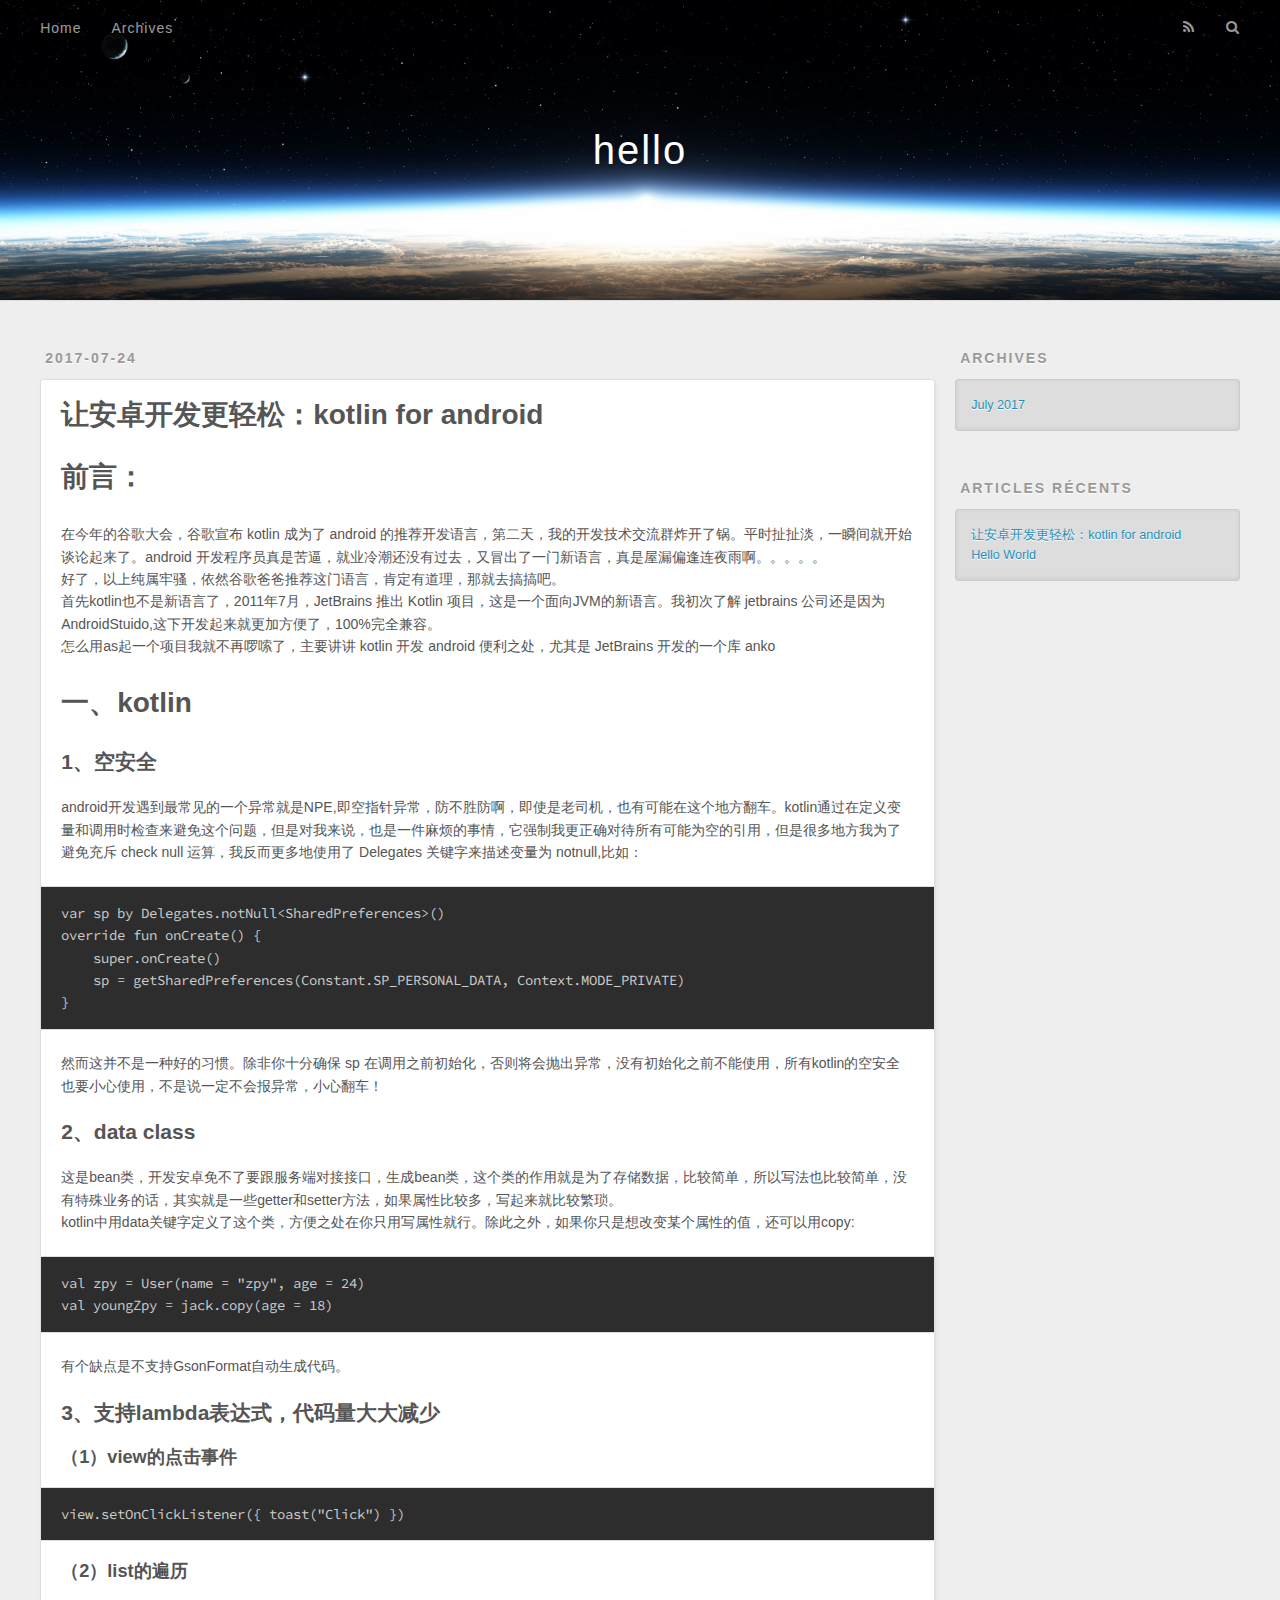
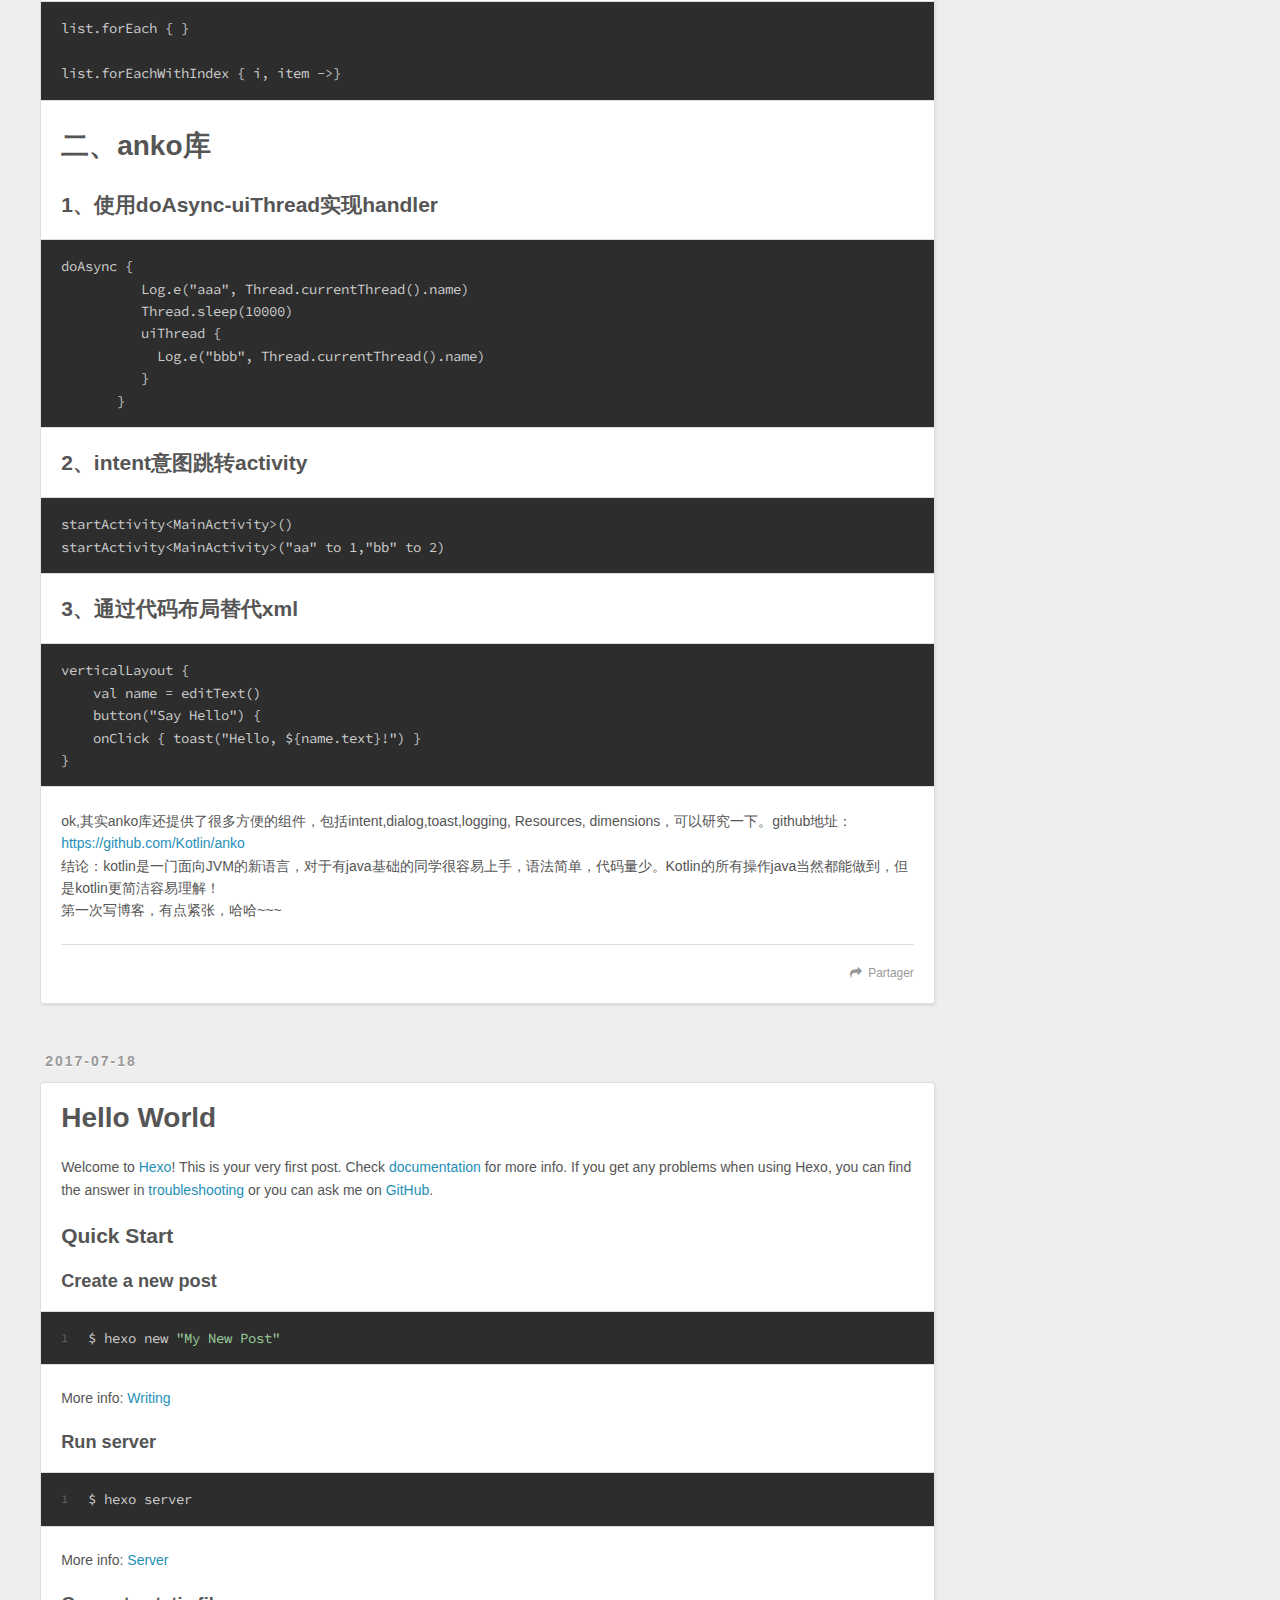
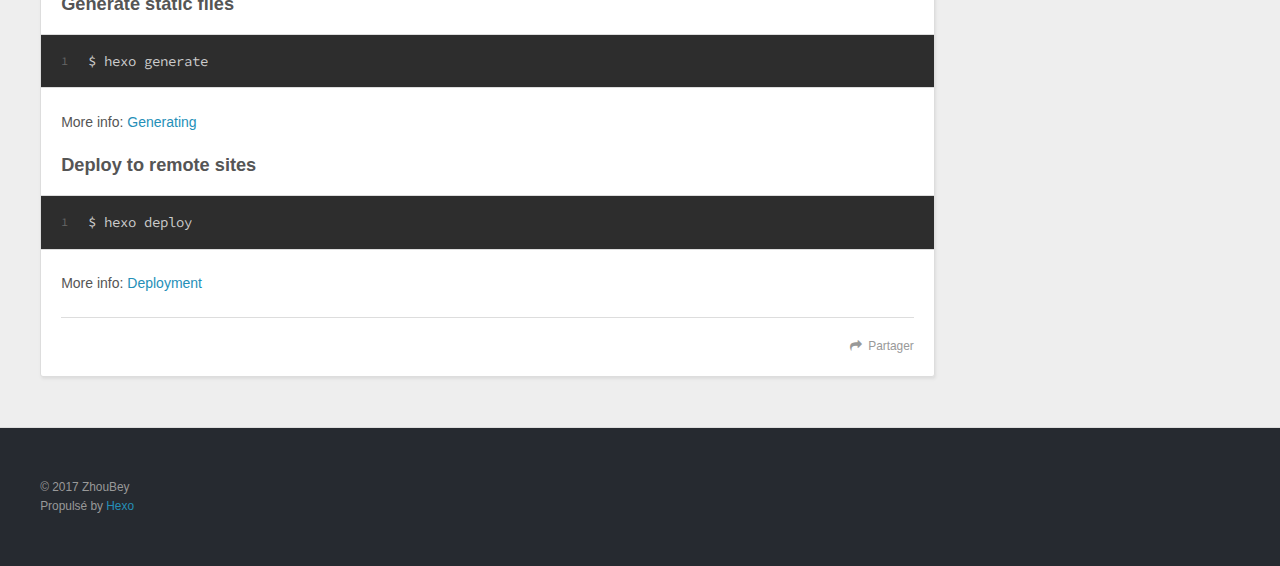
==== index.html @ 5dc1b9ee "Site updated: 2017-07-30 23:43:28" ====
<!DOCTYPE html>
<html>
<head>
  <meta charset="utf-8">
  
  <title>hello</title>
  <meta name="viewport" content="width=device-width, initial-scale=1, maximum-scale=1">
  <meta name="description" content="zpy">
<meta property="og:type" content="website">
<meta property="og:title" content="hello">
<meta property="og:url" content="http://yoursite.com/index.html">
<meta property="og:site_name" content="hello">
<meta property="og:description" content="zpy">
<meta name="twitter:card" content="summary">
<meta name="twitter:title" content="hello">
<meta name="twitter:description" content="zpy">
  
    <link rel="alternate" href="/atom.xml" title="hello" type="application/atom+xml">
  
  
    <link rel="icon" href="/favicon.png">
  
  
    <link href="//fonts.googleapis.com/css?family=Source+Code+Pro" rel="stylesheet" type="text/css">
  
  <link rel="stylesheet" href="/css/style.css">
  

</head>

<body>
  <div id="container">
    <div id="wrap">
      <header id="header">
  <div id="banner"></div>
  <div id="header-outer" class="outer">
    <div id="header-title" class="inner">
      <h1 id="logo-wrap">
        <a href="/" id="logo">hello</a>
      </h1>
      
    </div>
    <div id="header-inner" class="inner">
      <nav id="main-nav">
        <a id="main-nav-toggle" class="nav-icon"></a>
        
          <a class="main-nav-link" href="/">Home</a>
        
          <a class="main-nav-link" href="/archives">Archives</a>
        
      </nav>
      <nav id="sub-nav">
        
          <a id="nav-rss-link" class="nav-icon" href="/atom.xml" title="Flux RSS"></a>
        
        <a id="nav-search-btn" class="nav-icon" title="Rechercher"></a>
      </nav>
      <div id="search-form-wrap">
        <form action="//google.com/search" method="get" accept-charset="UTF-8" class="search-form"><input type="search" name="q" class="search-form-input" placeholder="Search"><button type="submit" class="search-form-submit">&#xF002;</button><input type="hidden" name="sitesearch" value="http://yoursite.com"></form>
      </div>
    </div>
  </div>
</header>
      <div class="outer">
        <section id="main">
  
    <article id="post-让安卓开发更轻松：kotlin-for-android" class="article article-type-post" itemscope itemprop="blogPost">
  <div class="article-meta">
    <a href="/2017/07/24/让安卓开发更轻松：kotlin-for-android/" class="article-date">
  <time datetime="2017-07-24T15:35:21.000Z" itemprop="datePublished">2017-07-24</time>
</a>
    
  </div>
  <div class="article-inner">
    
    
      <header class="article-header">
        
  
    <h1 itemprop="name">
      <a class="article-title" href="/2017/07/24/让安卓开发更轻松：kotlin-for-android/">让安卓开发更轻松：kotlin for android</a>
    </h1>
  

      </header>
    
    <div class="article-entry" itemprop="articleBody">
      
        <h1 id="前言："><a href="#前言：" class="headerlink" title="前言："></a>前言：</h1><p>在今年的谷歌大会，谷歌宣布 kotlin 成为了 android 的推荐开发语言，第二天，我的开发技术交流群炸开了锅。平时扯扯淡，一瞬间就开始谈论起来了。android 开发程序员真是苦逼，就业冷潮还没有过去，又冒出了一门新语言，真是屋漏偏逢连夜雨啊。。。。。<br>好了，以上纯属牢骚，依然谷歌爸爸推荐这门语言，肯定有道理，那就去搞搞吧。<br>首先kotlin也不是新语言了，2011年7月，JetBrains 推出 Kotlin 项目，这是一个面向JVM的新语言。我初次了解 jetbrains 公司还是因为 AndroidStuido,这下开发起来就更加方便了，100%完全兼容。<br>怎么用as起一个项目我就不再啰嗦了，主要讲讲 kotlin 开发 android 便利之处，尤其是 JetBrains 开发的一个库 anko</p>
<h1 id="一、kotlin"><a href="#一、kotlin" class="headerlink" title="一、kotlin"></a>一、kotlin</h1><h2 id="1、空安全"><a href="#1、空安全" class="headerlink" title="1、空安全"></a>1、空安全</h2><p>  android开发遇到最常见的一个异常就是NPE,即空指针异常，防不胜防啊，即使是老司机，也有可能在这个地方翻车。kotlin通过在定义变量和调用时检查来避免这个问题，但是对我来说，也是一件麻烦的事情，它强制我更正确对待所有可能为空的引用，但是很多地方我为了避免充斥 check null 运算，我反而更多地使用了 Delegates 关键字来描述变量为 notnull,比如：</p>
<pre><code>var sp by Delegates.notNull&lt;SharedPreferences&gt;()
override fun onCreate() {
    super.onCreate()
    sp = getSharedPreferences(Constant.SP_PERSONAL_DATA, Context.MODE_PRIVATE)
}
</code></pre><p>然而这并不是一种好的习惯。除非你十分确保 sp 在调用之前初始化，否则将会抛出异常，没有初始化之前不能使用，所有kotlin的空安全也要小心使用，不是说一定不会报异常，小心翻车！</p>
<h2 id="2、data-class"><a href="#2、data-class" class="headerlink" title="2、data class"></a>2、data class</h2><p>这是bean类，开发安卓免不了要跟服务端对接接口，生成bean类，这个类的作用就是为了存储数据，比较简单，所以写法也比较简单，没有特殊业务的话，其实就是一些getter和setter方法，如果属性比较多，写起来就比较繁琐。<br>kotlin中用data关键字定义了这个类，方便之处在你只用写属性就行。除此之外，如果你只是想改变某个属性的值，还可以用copy:</p>
<pre><code>val zpy = User(name = &quot;zpy&quot;, age = 24)
val youngZpy = jack.copy(age = 18)
</code></pre><p>有个缺点是不支持GsonFormat自动生成代码。</p>
<h2 id="3、支持lambda表达式，代码量大大减少"><a href="#3、支持lambda表达式，代码量大大减少" class="headerlink" title="3、支持lambda表达式，代码量大大减少"></a>3、支持lambda表达式，代码量大大减少</h2><h3 id="（1）view的点击事件"><a href="#（1）view的点击事件" class="headerlink" title="（1）view的点击事件"></a>（1）view的点击事件</h3><pre><code>view.setOnClickListener({ toast(&quot;Click&quot;) })  
</code></pre><h3 id="（2）list的遍历"><a href="#（2）list的遍历" class="headerlink" title="（2）list的遍历"></a>（2）list的遍历</h3><pre><code>list.forEach { }

list.forEachWithIndex { i, item -&gt;}
</code></pre><h1 id="二、anko库"><a href="#二、anko库" class="headerlink" title="二、anko库"></a>二、anko库</h1><h2 id="1、使用doAsync-uiThread实现handler"><a href="#1、使用doAsync-uiThread实现handler" class="headerlink" title="1、使用doAsync-uiThread实现handler"></a>1、使用doAsync-uiThread实现handler</h2><pre><code>doAsync {
          Log.e(&quot;aaa&quot;, Thread.currentThread().name)
          Thread.sleep(10000)
          uiThread {
            Log.e(&quot;bbb&quot;, Thread.currentThread().name)
          }
       }
</code></pre><h2 id="2、intent意图跳转activity"><a href="#2、intent意图跳转activity" class="headerlink" title="2、intent意图跳转activity"></a>2、intent意图跳转activity</h2><pre><code>startActivity&lt;MainActivity&gt;()
startActivity&lt;MainActivity&gt;(&quot;aa&quot; to 1,&quot;bb&quot; to 2)
</code></pre><h2 id="3、通过代码布局替代xml"><a href="#3、通过代码布局替代xml" class="headerlink" title="3、通过代码布局替代xml"></a>3、通过代码布局替代xml</h2><pre><code>verticalLayout {
    val name = editText()
    button(&quot;Say Hello&quot;) {
    onClick { toast(&quot;Hello, ${name.text}!&quot;) }
}
</code></pre><p>ok,其实anko库还提供了很多方便的组件，包括intent,dialog,toast,logging, Resources, dimensions，可以研究一下。github地址：<a href="https://github.com/Kotlin/anko" target="_blank" rel="external">https://github.com/Kotlin/anko</a><br>结论：kotlin是一门面向JVM的新语言，对于有java基础的同学很容易上手，语法简单，代码量少。Kotlin的所有操作java当然都能做到，但是kotlin更简洁容易理解！<br>第一次写博客，有点紧张，哈哈~~~</p>

      
    </div>
    <footer class="article-footer">
      <a data-url="http://yoursite.com/2017/07/24/让安卓开发更轻松：kotlin-for-android/" data-id="cj5qwax7y0001orfyky2w2a6w" class="article-share-link">Partager</a>
      
      
    </footer>
  </div>
  
</article>


  
    <article id="post-hello-world" class="article article-type-post" itemscope itemprop="blogPost">
  <div class="article-meta">
    <a href="/2017/07/18/hello-world/" class="article-date">
  <time datetime="2017-07-18T08:57:35.000Z" itemprop="datePublished">2017-07-18</time>
</a>
    
  </div>
  <div class="article-inner">
    
    
      <header class="article-header">
        
  
    <h1 itemprop="name">
      <a class="article-title" href="/2017/07/18/hello-world/">Hello World</a>
    </h1>
  

      </header>
    
    <div class="article-entry" itemprop="articleBody">
      
        <p>Welcome to <a href="https://hexo.io/" target="_blank" rel="external">Hexo</a>! This is your very first post. Check <a href="https://hexo.io/docs/" target="_blank" rel="external">documentation</a> for more info. If you get any problems when using Hexo, you can find the answer in <a href="https://hexo.io/docs/troubleshooting.html" target="_blank" rel="external">troubleshooting</a> or you can ask me on <a href="https://github.com/hexojs/hexo/issues" target="_blank" rel="external">GitHub</a>.</p>
<h2 id="Quick-Start"><a href="#Quick-Start" class="headerlink" title="Quick Start"></a>Quick Start</h2><h3 id="Create-a-new-post"><a href="#Create-a-new-post" class="headerlink" title="Create a new post"></a>Create a new post</h3><figure class="highlight bash"><table><tr><td class="gutter"><pre><div class="line">1</div></pre></td><td class="code"><pre><div class="line">$ hexo new <span class="string">"My New Post"</span></div></pre></td></tr></table></figure>
<p>More info: <a href="https://hexo.io/docs/writing.html" target="_blank" rel="external">Writing</a></p>
<h3 id="Run-server"><a href="#Run-server" class="headerlink" title="Run server"></a>Run server</h3><figure class="highlight bash"><table><tr><td class="gutter"><pre><div class="line">1</div></pre></td><td class="code"><pre><div class="line">$ hexo server</div></pre></td></tr></table></figure>
<p>More info: <a href="https://hexo.io/docs/server.html" target="_blank" rel="external">Server</a></p>
<h3 id="Generate-static-files"><a href="#Generate-static-files" class="headerlink" title="Generate static files"></a>Generate static files</h3><figure class="highlight bash"><table><tr><td class="gutter"><pre><div class="line">1</div></pre></td><td class="code"><pre><div class="line">$ hexo generate</div></pre></td></tr></table></figure>
<p>More info: <a href="https://hexo.io/docs/generating.html" target="_blank" rel="external">Generating</a></p>
<h3 id="Deploy-to-remote-sites"><a href="#Deploy-to-remote-sites" class="headerlink" title="Deploy to remote sites"></a>Deploy to remote sites</h3><figure class="highlight bash"><table><tr><td class="gutter"><pre><div class="line">1</div></pre></td><td class="code"><pre><div class="line">$ hexo deploy</div></pre></td></tr></table></figure>
<p>More info: <a href="https://hexo.io/docs/deployment.html" target="_blank" rel="external">Deployment</a></p>

      
    </div>
    <footer class="article-footer">
      <a data-url="http://yoursite.com/2017/07/18/hello-world/" data-id="cj5qwax7u0000orfypr5ja784" class="article-share-link">Partager</a>
      
      
    </footer>
  </div>
  
</article>


  

</section>
        
          <aside id="sidebar">
  
    

  
    

  
    
  
    
  <div class="widget-wrap">
    <h3 class="widget-title">Archives</h3>
    <div class="widget">
      <ul class="archive-list"><li class="archive-list-item"><a class="archive-list-link" href="/archives/2017/07/">July 2017</a></li></ul>
    </div>
  </div>


  
    
  <div class="widget-wrap">
    <h3 class="widget-title">Articles récents</h3>
    <div class="widget">
      <ul>
        
          <li>
            <a href="/2017/07/24/让安卓开发更轻松：kotlin-for-android/">让安卓开发更轻松：kotlin for android</a>
          </li>
        
          <li>
            <a href="/2017/07/18/hello-world/">Hello World</a>
          </li>
        
      </ul>
    </div>
  </div>

  
</aside>
        
      </div>
      <footer id="footer">
  
  <div class="outer">
    <div id="footer-info" class="inner">
      &copy; 2017 ZhouBey<br>
      Propulsé by <a href="http://hexo.io/" target="_blank">Hexo</a>
    </div>
  </div>
</footer>
    </div>
    <nav id="mobile-nav">
  
    <a href="/" class="mobile-nav-link">Home</a>
  
    <a href="/archives" class="mobile-nav-link">Archives</a>
  
</nav>
    

<script src="//ajax.googleapis.com/ajax/libs/jquery/2.0.3/jquery.min.js"></script>


  <link rel="stylesheet" href="/fancybox/jquery.fancybox.css">
  <script src="/fancybox/jquery.fancybox.pack.js"></script>


<script src="/js/script.js"></script>

  </div>
</body>
</html>
---- css/style.css ----
body {
  width: 100%;
}
body:before,
body:after {
  content: "";
  display: table;
}
body:after {
  clear: both;
}
html,
body,
div,
span,
applet,
object,
iframe,
h1,
h2,
h3,
h4,
h5,
h6,
p,
blockquote,
pre,
a,
abbr,
acronym,
address,
big,
cite,
code,
del,
dfn,
em,
img,
ins,
kbd,
q,
s,
samp,
small,
strike,
strong,
sub,
sup,
tt,
var,
dl,
dt,
dd,
ol,
ul,
li,
fieldset,
form,
label,
legend,
table,
caption,
tbody,
tfoot,
thead,
tr,
th,
td {
  margin: 0;
  padding: 0;
  border: 0;
  outline: 0;
  font-weight: inherit;
  font-style: inherit;
  font-family: inherit;
  font-size: 100%;
  vertical-align: baseline;
}
body {
  line-height: 1;
  color: #000;
  background: #fff;
}
ol,
ul {
  list-style: none;
}
table {
  border-collapse: separate;
  border-spacing: 0;
  vertical-align: middle;
}
caption,
th,
td {
  text-align: left;
  font-weight: normal;
  vertical-align: middle;
}
a img {
  border: none;
}
input,
button {
  margin: 0;
  padding: 0;
}
input::-moz-focus-inner,
button::-moz-focus-inner {
  border: 0;
  padding: 0;
}
@font-face {
  font-family: FontAwesome;
  font-style: normal;
  font-weight: normal;
  src: url("fonts/fontawesome-webfont.eot?v=#4.0.3");
  src: url("fonts/fontawesome-webfont.eot?#iefix&v=#4.0.3") format("embedded-opentype"), url("fonts/fontawesome-webfont.woff?v=#4.0.3") format("woff"), url("fonts/fontawesome-webfont.ttf?v=#4.0.3") format("truetype"), url("fonts/fontawesome-webfont.svg#fontawesomeregular?v=#4.0.3") format("svg");
}
html,
body,
#container {
  height: 100%;
}
body {
  background: #eee;
  font: 14px "Helvetica Neue", Helvetica, Arial, sans-serif;
  -webkit-text-size-adjust: 100%;
}
.outer {
  max-width: 1220px;
  margin: 0 auto;
  padding: 0 20px;
}
.outer:before,
.outer:after {
  content: "";
  display: table;
}
.outer:after {
  clear: both;
}
.inner {
  display: inline;
  float: left;
  width: 98.33333333333333%;
  margin: 0 0.833333333333333%;
}
.left,
.alignleft {
  float: left;
}
.right,
.alignright {
  float: right;
}
.clear {
  clear: both;
}
#container {
  position: relative;
}
.mobile-nav-on {
  overflow: hidden;
}
#wrap {
  height: 100%;
  width: 100%;
  position: absolute;
  top: 0;
  left: 0;
  -webkit-transition: 0.2s ease-out;
  -moz-transition: 0.2s ease-out;
  -ms-transition: 0.2s ease-out;
  transition: 0.2s ease-out;
  z-index: 1;
  background: #eee;
}
.mobile-nav-on #wrap {
  left: 280px;
}
@media screen and (min-width: 768px) {
  #main {
    display: inline;
    float: left;
    width: 73.33333333333333%;
    margin: 0 0.833333333333333%;
  }
}
.article-date,
.article-category-link,
.archive-year,
.widget-title {
  text-decoration: none;
  text-transform: uppercase;
  letter-spacing: 2px;
  color: #999;
  margin-bottom: 1em;
  margin-left: 5px;
  line-height: 1em;
  text-shadow: 0 1px #fff;
  font-weight: bold;
}
.article-inner,
.archive-article-inner {
  background: #fff;
  -webkit-box-shadow: 1px 2px 3px #ddd;
  box-shadow: 1px 2px 3px #ddd;
  border: 1px solid #ddd;
  border-radius: 3px;
}
.article-entry h1,
.widget h1 {
  font-size: 2em;
}
.article-entry h2,
.widget h2 {
  font-size: 1.5em;
}
.article-entry h3,
.widget h3 {
  font-size: 1.3em;
}
.article-entry h4,
.widget h4 {
  font-size: 1.2em;
}
.article-entry h5,
.widget h5 {
  font-size: 1em;
}
.article-entry h6,
.widget h6 {
  font-size: 1em;
  color: #999;
}
.article-entry hr,
.widget hr {
  border: 1px dashed #ddd;
}
.article-entry strong,
.widget strong {
  font-weight: bold;
}
.article-entry em,
.widget em,
.article-entry cite,
.widget cite {
  font-style: italic;
}
.article-entry sup,
.widget sup,
.article-entry sub,
.widget sub {
  font-size: 0.75em;
  line-height: 0;
  position: relative;
  vertical-align: baseline;
}
.article-entry sup,
.widget sup {
  top: -0.5em;
}
.article-entry sub,
.widget sub {
  bottom: -0.2em;
}
.article-entry small,
.widget small {
  font-size: 0.85em;
}
.article-entry acronym,
.widget acronym,
.article-entry abbr,
.widget abbr {
  border-bottom: 1px dotted;
}
.article-entry ul,
.widget ul,
.article-entry ol,
.widget ol,
.article-entry dl,
.widget dl {
  margin: 0 20px;
  line-height: 1.6em;
}
.article-entry ul ul,
.widget ul ul,
.article-entry ol ul,
.widget ol ul,
.article-entry ul ol,
.widget ul ol,
.article-entry ol ol,
.widget ol ol {
  margin-top: 0;
  margin-bottom: 0;
}
.article-entry ul,
.widget ul {
  list-style: disc;
}
.article-entry ol,
.widget ol {
  list-style: decimal;
}
.article-entry dt,
.widget dt {
  font-weight: bold;
}
#header {
  height: 300px;
  position: relative;
  border-bottom: 1px solid #ddd;
}
#header:before,
#header:after {
  content: "";
  position: absolute;
  left: 0;
  right: 0;
  height: 40px;
}
#header:before {
  top: 0;
  background: -webkit-linear-gradient(rgba(0,0,0,0.2), transparent);
  background: -moz-linear-gradient(rgba(0,0,0,0.2), transparent);
  background: -ms-linear-gradient(rgba(0,0,0,0.2), transparent);
  background: linear-gradient(rgba(0,0,0,0.2), transparent);
}
#header:after {
  bottom: 0;
  background: -webkit-linear-gradient(transparent, rgba(0,0,0,0.2));
  background: -moz-linear-gradient(transparent, rgba(0,0,0,0.2));
  background: -ms-linear-gradient(transparent, rgba(0,0,0,0.2));
  background: linear-gradient(transparent, rgba(0,0,0,0.2));
}
#header-outer {
  height: 100%;
  position: relative;
}
#header-inner {
  position: relative;
  overflow: hidden;
}
#banner {
  position: absolute;
  top: 0;
  left: 0;
  width: 100%;
  height: 100%;
  background: url("images/banner.jpg") center #000;
  -webkit-background-size: cover;
  -moz-background-size: cover;
  background-size: cover;
  z-index: -1;
}
#header-title {
  text-align: center;
  height: 40px;
  position: absolute;
  top: 50%;
  left: 0;
  margin-top: -20px;
}
#logo,
#subtitle {
  text-decoration: none;
  color: #fff;
  font-weight: 300;
  text-shadow: 0 1px 4px rgba(0,0,0,0.3);
}
#logo {
  font-size: 40px;
  line-height: 40px;
  letter-spacing: 2px;
}
#subtitle {
  font-size: 16px;
  line-height: 16px;
  letter-spacing: 1px;
}
#subtitle-wrap {
  margin-top: 16px;
}
#main-nav {
  float: left;
  margin-left: -15px;
}
.nav-icon,
.main-nav-link {
  float: left;
  color: #fff;
  opacity: 0.6;
  text-decoration: none;
  text-shadow: 0 1px rgba(0,0,0,0.2);
  -webkit-transition: opacity 0.2s;
  -moz-transition: opacity 0.2s;
  -ms-transition: opacity 0.2s;
  transition: opacity 0.2s;
  display: block;
  padding: 20px 15px;
}
.nav-icon:hover,
.main-nav-link:hover {
  opacity: 1;
}
.nav-icon {
  font-family: FontAwesome;
  text-align: center;
  font-size: 14px;
  width: 14px;
  height: 14px;
  padding: 20px 15px;
  position: relative;
  cursor: pointer;
}
.main-nav-link {
  font-weight: 300;
  letter-spacing: 1px;
}
@media screen and (max-width: 479px) {
  .main-nav-link {
    display: none;
  }
}
#main-nav-toggle {
  display: none;
}
#main-nav-toggle:before {
  content: "\f0c9";
}
@media screen and (max-width: 479px) {
  #main-nav-toggle {
    display: block;
  }
}
#sub-nav {
  float: right;
  margin-right: -15px;
}
#nav-rss-link:before {
  content: "\f09e";
}
#nav-search-btn:before {
  content: "\f002";
}
#search-form-wrap {
  position: absolute;
  top: 15px;
  width: 150px;
  height: 30px;
  right: -150px;
  opacity: 0;
  -webkit-transition: 0.2s ease-out;
  -moz-transition: 0.2s ease-out;
  -ms-transition: 0.2s ease-out;
  transition: 0.2s ease-out;
}
#search-form-wrap.on {
  opacity: 1;
  right: 0;
}
@media screen and (max-width: 479px) {
  #search-form-wrap {
    width: 100%;
    right: -100%;
  }
}
.search-form {
  position: absolute;
  top: 0;
  left: 0;
  right: 0;
  background: #fff;
  padding: 5px 15px;
  border-radius: 15px;
  -webkit-box-shadow: 0 0 10px rgba(0,0,0,0.3);
  box-shadow: 0 0 10px rgba(0,0,0,0.3);
}
.search-form-input {
  border: none;
  background: none;
  color: #555;
  width: 100%;
  font: 13px "Helvetica Neue", Helvetica, Arial, sans-serif;
  outline: none;
}
.search-form-input::-webkit-search-results-decoration,
.search-form-input::-webkit-search-cancel-button {
  -webkit-appearance: none;
}
.search-form-submit {
  position: absolute;
  top: 50%;
  right: 10px;
  margin-top: -7px;
  font: 13px FontAwesome;
  border: none;
  background: none;
  color: #bbb;
  cursor: pointer;
}
.search-form-submit:hover,
.search-form-submit:focus {
  color: #777;
}
.article {
  margin: 50px 0;
}
.article-inner {
  overflow: hidden;
}
.article-meta:before,
.article-meta:after {
  content: "";
  display: table;
}
.article-meta:after {
  clear: both;
}
.article-date {
  float: left;
}
.article-category {
  float: left;
  line-height: 1em;
  color: #ccc;
  text-shadow: 0 1px #fff;
  margin-left: 8px;
}
.article-category:before {
  content: "\2022";
}
.article-category-link {
  margin: 0 12px 1em;
}
.article-header {
  padding: 20px 20px 0;
}
.article-title {
  text-decoration: none;
  font-size: 2em;
  font-weight: bold;
  color: #555;
  line-height: 1.1em;
  -webkit-transition: color 0.2s;
  -moz-transition: color 0.2s;
  -ms-transition: color 0.2s;
  transition: color 0.2s;
}
a.article-title:hover {
  color: #258fb8;
}
.article-entry {
  color: #555;
  padding: 0 20px;
}
.article-entry:before,
.article-entry:after {
  content: "";
  display: table;
}
.article-entry:after {
  clear: both;
}
.article-entry p,
.article-entry table {
  line-height: 1.6em;
  margin: 1.6em 0;
}
.article-entry h1,
.article-entry h2,
.article-entry h3,
.article-entry h4,
.article-entry h5,
.article-entry h6 {
  font-weight: bold;
}
.article-entry h1,
.article-entry h2,
.article-entry h3,
.article-entry h4,
.article-entry h5,
.article-entry h6 {
  line-height: 1.1em;
  margin: 1.1em 0;
}
.article-entry a {
  color: #258fb8;
  text-decoration: none;
}
.article-entry a:hover {
  text-decoration: underline;
}
.article-entry ul,
.article-entry ol,
.article-entry dl {
  margin-top: 1.6em;
  margin-bottom: 1.6em;
}
.article-entry img,
.article-entry video {
  max-width: 100%;
  height: auto;
  display: block;
  margin: auto;
}
.article-entry iframe {
  border: none;
}
.article-entry table {
  width: 100%;
  border-collapse: collapse;
  border-spacing: 0;
}
.article-entry th {
  font-weight: bold;
  border-bottom: 3px solid #ddd;
  padding-bottom: 0.5em;
}
.article-entry td {
  border-bottom: 1px solid #ddd;
  padding: 10px 0;
}
.article-entry blockquote {
  font-family: Georgia, "Times New Roman", serif;
  font-size: 1.4em;
  margin: 1.6em 20px;
  text-align: center;
}
.article-entry blockquote footer {
  font-size: 14px;
  margin: 1.6em 0;
  font-family: "Helvetica Neue", Helvetica, Arial, sans-serif;
}
.article-entry blockquote footer cite:before {
  content: "—";
  padding: 0 0.5em;
}
.article-entry .pullquote {
  text-align: left;
  width: 45%;
  margin: 0;
}
.article-entry .pullquote.left {
  margin-left: 0.5em;
  margin-right: 1em;
}
.article-entry .pullquote.right {
  margin-right: 0.5em;
  margin-left: 1em;
}
.article-entry .caption {
  color: #999;
  display: block;
  font-size: 0.9em;
  margin-top: 0.5em;
  position: relative;
  text-align: center;
}
.article-entry .video-container {
  position: relative;
  padding-top: 56.25%;
  height: 0;
  overflow: hidden;
}
.article-entry .video-container iframe,
.article-entry .video-container object,
.article-entry .video-container embed {
  position: absolute;
  top: 0;
  left: 0;
  width: 100%;
  height: 100%;
  margin-top: 0;
}
.article-more-link a {
  display: inline-block;
  line-height: 1em;
  padding: 6px 15px;
  border-radius: 15px;
  background: #eee;
  color: #999;
  text-shadow: 0 1px #fff;
  text-decoration: none;
}
.article-more-link a:hover {
  background: #258fb8;
  color: #fff;
  text-decoration: none;
  text-shadow: 0 1px #1e7293;
}
.article-footer {
  font-size: 0.85em;
  line-height: 1.6em;
  border-top: 1px solid #ddd;
  padding-top: 1.6em;
  margin: 0 20px 20px;
}
.article-footer:before,
.article-footer:after {
  content: "";
  display: table;
}
.article-footer:after {
  clear: both;
}
.article-footer a {
  color: #999;
  text-decoration: none;
}
.article-footer a:hover {
  color: #555;
}
.article-tag-list-item {
  float: left;
  margin-right: 10px;
}
.article-tag-list-link:before {
  content: "#";
}
.article-comment-link {
  float: right;
}
.article-comment-link:before {
  content: "\f075";
  font-family: FontAwesome;
  padding-right: 8px;
}
.article-share-link {
  cursor: pointer;
  float: right;
  margin-left: 20px;
}
.article-share-link:before {
  content: "\f064";
  font-family: FontAwesome;
  padding-right: 6px;
}
#article-nav {
  position: relative;
}
#article-nav:before,
#article-nav:after {
  content: "";
  display: table;
}
#article-nav:after {
  clear: both;
}
@media screen and (min-width: 768px) {
  #article-nav {
    margin: 50px 0;
  }
  #article-nav:before {
    width: 8px;
    height: 8px;
    position: absolute;
    top: 50%;
    left: 50%;
    margin-top: -4px;
    margin-left: -4px;
    content: "";
    border-radius: 50%;
    background: #ddd;
    -webkit-box-shadow: 0 1px 2px #fff;
    box-shadow: 0 1px 2px #fff;
  }
}
.article-nav-link-wrap {
  text-decoration: none;
  text-shadow: 0 1px #fff;
  color: #999;
  -webkit-box-sizing: border-box;
  -moz-box-sizing: border-box;
  box-sizing: border-box;
  margin-top: 50px;
  text-align: center;
  display: block;
}
.article-nav-link-wrap:hover {
  color: #555;
}
@media screen and (min-width: 768px) {
  .article-nav-link-wrap {
    width: 50%;
    margin-top: 0;
  }
}
@media screen and (min-width: 768px) {
  #article-nav-newer {
    float: left;
    text-align: right;
    padding-right: 20px;
  }
}
@media screen and (min-width: 768px) {
  #article-nav-older {
    float: right;
    text-align: left;
    padding-left: 20px;
  }
}
.article-nav-caption {
  text-transform: uppercase;
  letter-spacing: 2px;
  color: #ddd;
  line-height: 1em;
  font-weight: bold;
}
#article-nav-newer .article-nav-caption {
  margin-right: -2px;
}
.article-nav-title {
  font-size: 0.85em;
  line-height: 1.6em;
  margin-top: 0.5em;
}
.article-share-box {
  position: absolute;
  display: none;
  background: #fff;
  -webkit-box-shadow: 1px 2px 10px rgba(0,0,0,0.2);
  box-shadow: 1px 2px 10px rgba(0,0,0,0.2);
  border-radius: 3px;
  margin-left: -145px;
  overflow: hidden;
  z-index: 1;
}
.article-share-box.on {
  display: block;
}
.article-share-input {
  width: 100%;
  background: none;
  -webkit-box-sizing: border-box;
  -moz-box-sizing: border-box;
  box-sizing: border-box;
  font: 14px "Helvetica Neue", Helvetica, Arial, sans-serif;
  padding: 0 15px;
  color: #555;
  outline: none;
  border: 1px solid #ddd;
  border-radius: 3px 3px 0 0;
  height: 36px;
  line-height: 36px;
}
.article-share-links {
  background: #eee;
}
.article-share-links:before,
.article-share-links:after {
  content: "";
  display: table;
}
.article-share-links:after {
  clear: both;
}
.article-share-twitter,
.article-share-facebook,
.article-share-pinterest,
.article-share-google {
  width: 50px;
  height: 36px;
  display: block;
  float: left;
  position: relative;
  color: #999;
  text-shadow: 0 1px #fff;
}
.article-share-twitter:before,
.article-share-facebook:before,
.article-share-pinterest:before,
.article-share-google:before {
  font-size: 20px;
  font-family: FontAwesome;
  width: 20px;
  height: 20px;
  position: absolute;
  top: 50%;
  left: 50%;
  margin-top: -10px;
  margin-left: -10px;
  text-align: center;
}
.article-share-twitter:hover,
.article-share-facebook:hover,
.article-share-pinterest:hover,
.article-share-google:hover {
  color: #fff;
}
.article-share-twitter:before {
  content: "\f099";
}
.article-share-twitter:hover {
  background: #00aced;
  text-shadow: 0 1px #008abe;
}
.article-share-facebook:before {
  content: "\f09a";
}
.article-share-facebook:hover {
  background: #3b5998;
  text-shadow: 0 1px #2f477a;
}
.article-share-pinterest:before {
  content: "\f0d2";
}
.article-share-pinterest:hover {
  background: #cb2027;
  text-shadow: 0 1px #a21a1f;
}
.article-share-google:before {
  content: "\f0d5";
}
.article-share-google:hover {
  background: #dd4b39;
  text-shadow: 0 1px #be3221;
}
.article-gallery {
  background: #000;
  position: relative;
}
.article-gallery-photos {
  position: relative;
  overflow: hidden;
}
.article-gallery-img {
  display: none;
  max-width: 100%;
}
.article-gallery-img:first-child {
  display: block;
}
.article-gallery-img.loaded {
  position: absolute;
  display: block;
}
.article-gallery-img img {
  display: block;
  max-width: 100%;
  margin: 0 auto;
}
#comments {
  background: #fff;
  -webkit-box-shadow: 1px 2px 3px #ddd;
  box-shadow: 1px 2px 3px #ddd;
  padding: 20px;
  border: 1px solid #ddd;
  border-radius: 3px;
  margin: 50px 0;
}
#comments a {
  color: #258fb8;
}
.archives-wrap {
  margin: 50px 0;
}
.archives:before,
.archives:after {
  content: "";
  display: table;
}
.archives:after {
  clear: both;
}
.archive-year-wrap {
  margin-bottom: 1em;
}
.archives {
  -webkit-column-gap: 10px;
  -moz-column-gap: 10px;
  column-gap: 10px;
}
@media screen and (min-width: 480px) and (max-width: 767px) {
  .archives {
    -webkit-column-count: 2;
    -moz-column-count: 2;
    column-count: 2;
  }
}
@media screen and (min-width: 768px) {
  .archives {
    -webkit-column-count: 3;
    -moz-column-count: 3;
    column-count: 3;
  }
}
.archive-article {
  -webkit-column-break-inside: avoid;
  page-break-inside: avoid;
  overflow: hidden;
  break-inside: avoid-column;
}
.archive-article-inner {
  padding: 10px;
  margin-bottom: 15px;
}
.archive-article-title {
  text-decoration: none;
  font-weight: bold;
  color: #555;
  -webkit-transition: color 0.2s;
  -moz-transition: color 0.2s;
  -ms-transition: color 0.2s;
  transition: color 0.2s;
  line-height: 1.6em;
}
.archive-article-title:hover {
  color: #258fb8;
}
.archive-article-footer {
  margin-top: 1em;
}
.archive-article-date {
  color: #999;
  text-decoration: none;
  font-size: 0.85em;
  line-height: 1em;
  margin-bottom: 0.5em;
  display: block;
}
#page-nav {
  margin: 50px auto;
  background: #fff;
  -webkit-box-shadow: 1px 2px 3px #ddd;
  box-shadow: 1px 2px 3px #ddd;
  border: 1px solid #ddd;
  border-radius: 3px;
  text-align: center;
  color: #999;
  overflow: hidden;
}
#page-nav:before,
#page-nav:after {
  content: "";
  display: table;
}
#page-nav:after {
  clear: both;
}
#page-nav a,
#page-nav span {
  padding: 10px 20px;
  line-height: 1;
  height: 2ex;
}
#page-nav a {
  color: #999;
  text-decoration: none;
}
#page-nav a:hover {
  background: #999;
  color: #fff;
}
#page-nav .prev {
  float: left;
}
#page-nav .next {
  float: right;
}
#page-nav .page-number {
  display: inline-block;
}
@media screen and (max-width: 479px) {
  #page-nav .page-number {
    display: none;
  }
}
#page-nav .current {
  color: #555;
  font-weight: bold;
}
#page-nav .space {
  color: #ddd;
}
#footer {
  background: #262a30;
  padding: 50px 0;
  border-top: 1px solid #ddd;
  color: #999;
}
#footer a {
  color: #258fb8;
  text-decoration: none;
}
#footer a:hover {
  text-decoration: underline;
}
#footer-info {
  line-height: 1.6em;
  font-size: 0.85em;
}
.article-entry pre,
.article-entry .highlight {
  background: #2d2d2d;
  margin: 0 -20px;
  padding: 15px 20px;
  border-style: solid;
  border-color: #ddd;
  border-width: 1px 0;
  overflow: auto;
  color: #ccc;
  line-height: 22.400000000000002px;
}
.article-entry .highlight .gutter pre,
.article-entry .gist .gist-file .gist-data .line-numbers {
  color: #666;
  font-size: 0.85em;
}
.article-entry pre,
.article-entry code {
  font-family: "Source Code Pro", Consolas, Monaco, Menlo, Consolas, monospace;
}
.article-entry code {
  background: #eee;
  text-shadow: 0 1px #fff;
  padding: 0 0.3em;
}
.article-entry pre code {
  background: none;
  text-shadow: none;
  padding: 0;
}
.article-entry .highlight pre {
  border: none;
  margin: 0;
  padding: 0;
}
.article-entry .highlight table {
  margin: 0;
  width: auto;
}
.article-entry .highlight td {
  border: none;
  padding: 0;
}
.article-entry .highlight figcaption {
  font-size: 0.85em;
  color: #999;
  line-height: 1em;
  margin-bottom: 1em;
}
.article-entry .highlight figcaption:before,
.article-entry .highlight figcaption:after {
  content: "";
  display: table;
}
.article-entry .highlight figcaption:after {
  clear: both;
}
.article-entry .highlight figcaption a {
  float: right;
}
.article-entry .highlight .gutter pre {
  text-align: right;
  padding-right: 20px;
}
.article-entry .highlight .line {
  height: 22.400000000000002px;
}
.article-entry .highlight .line.marked {
  background: #515151;
}
.article-entry .gist {
  margin: 0 -20px;
  border-style: solid;
  border-color: #ddd;
  border-width: 1px 0;
  background: #2d2d2d;
  padding: 15px 20px 15px 0;
}
.article-entry .gist .gist-file {
  border: none;
  font-family: "Source Code Pro", Consolas, Monaco, Menlo, Consolas, monospace;
  margin: 0;
}
.article-entry .gist .gist-file .gist-data {
  background: none;
  border: none;
}
.article-entry .gist .gist-file .gist-data .line-numbers {
  background: none;
  border: none;
  padding: 0 20px 0 0;
}
.article-entry .gist .gist-file .gist-data .line-data {
  padding: 0 !important;
}
.article-entry .gist .gist-file .highlight {
  margin: 0;
  padding: 0;
  border: none;
}
.article-entry .gist .gist-file .gist-meta {
  background: #2d2d2d;
  color: #999;
  font: 0.85em "Helvetica Neue", Helvetica, Arial, sans-serif;
  text-shadow: 0 0;
  padding: 0;
  margin-top: 1em;
  margin-left: 20px;
}
.article-entry .gist .gist-file .gist-meta a {
  color: #258fb8;
  font-weight: normal;
}
.article-entry .gist .gist-file .gist-meta a:hover {
  text-decoration: underline;
}
pre .comment,
pre .title {
  color: #999;
}
pre .variable,
pre .attribute,
pre .tag,
pre .regexp,
pre .ruby .constant,
pre .xml .tag .title,
pre .xml .pi,
pre .xml .doctype,
pre .html .doctype,
pre .css .id,
pre .css .class,
pre .css .pseudo {
  color: #f2777a;
}
pre .number,
pre .preprocessor,
pre .built_in,
pre .literal,
pre .params,
pre .constant {
  color: #f99157;
}
pre .class,
pre .ruby .class .title,
pre .css .rules .attribute {
  color: #9c9;
}
pre .string,
pre .value,
pre .inheritance,
pre .header,
pre .ruby .symbol,
pre .xml .cdata {
  color: #9c9;
}
pre .css .hexcolor {
  color: #6cc;
}
pre .function,
pre .python .decorator,
pre .python .title,
pre .ruby .function .title,
pre .ruby .title .keyword,
pre .perl .sub,
pre .javascript .title,
pre .coffeescript .title {
  color: #69c;
}
pre .keyword,
pre .javascript .function {
  color: #c9c;
}
@media screen and (max-width: 479px) {
  #mobile-nav {
    position: absolute;
    top: 0;
    left: 0;
    width: 280px;
    height: 100%;
    background: #191919;
    border-right: 1px solid #fff;
  }
}
@media screen and (max-width: 479px) {
  .mobile-nav-link {
    display: block;
    color: #999;
    text-decoration: none;
    padding: 15px 20px;
    font-weight: bold;
  }
  .mobile-nav-link:hover {
    color: #fff;
  }
}
@media screen and (min-width: 768px) {
  #sidebar {
    display: inline;
    float: left;
    width: 23.333333333333332%;
    margin: 0 0.833333333333333%;
  }
}
.widget-wrap {
  margin: 50px 0;
}
.widget {
  color: #777;
  text-shadow: 0 1px #fff;
  background: #ddd;
  -webkit-box-shadow: 0 -1px 4px #ccc inset;
  box-shadow: 0 -1px 4px #ccc inset;
  border: 1px solid #ccc;
  padding: 15px;
  border-radius: 3px;
}
.widget a {
  color: #258fb8;
  text-decoration: none;
}
.widget a:hover {
  text-decoration: underline;
}
.widget ul ul,
.widget ol ul,
.widget dl ul,
.widget ul ol,
.widget ol ol,
.widget dl ol,
.widget ul dl,
.widget ol dl,
.widget dl dl {
  margin-left: 15px;
  list-style: disc;
}
.widget {
  line-height: 1.6em;
  word-wrap: break-word;
  font-size: 0.9em;
}
.widget ul,
.widget ol {
  list-style: none;
  margin: 0;
}
.widget ul ul,
.widget ol ul,
.widget ul ol,
.widget ol ol {
  margin: 0 20px;
}
.widget ul ul,
.widget ol ul {
  list-style: disc;
}
.widget ul ol,
.widget ol ol {
  list-style: decimal;
}
.category-list-count,
.tag-list-count,
.archive-list-count {
  padding-left: 5px;
  color: #999;
  font-size: 0.85em;
}
.category-list-count:before,
.tag-list-count:before,
.archive-list-count:before {
  content: "(";
}
.category-list-count:after,
.tag-list-count:after,
.archive-list-count:after {
  content: ")";
}
.tagcloud a {
  margin-right: 5px;
  display: inline-block;
}
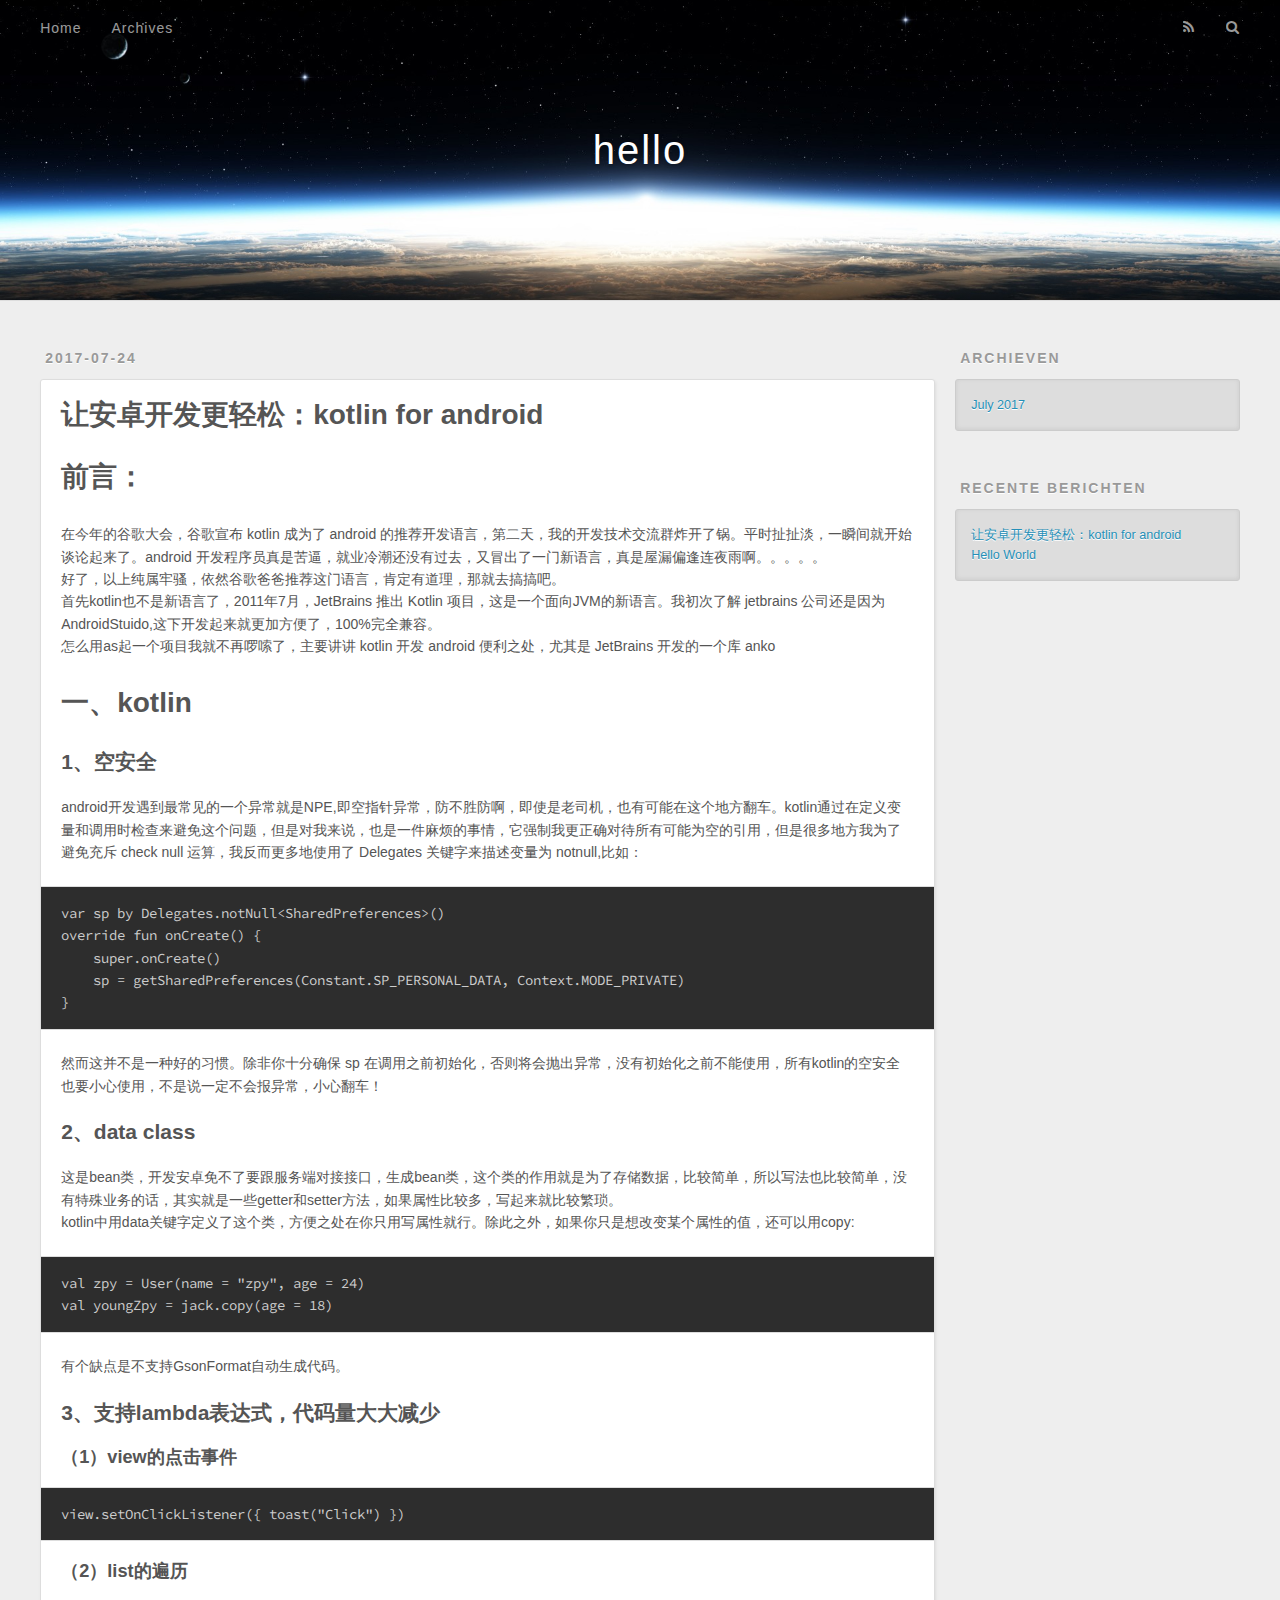
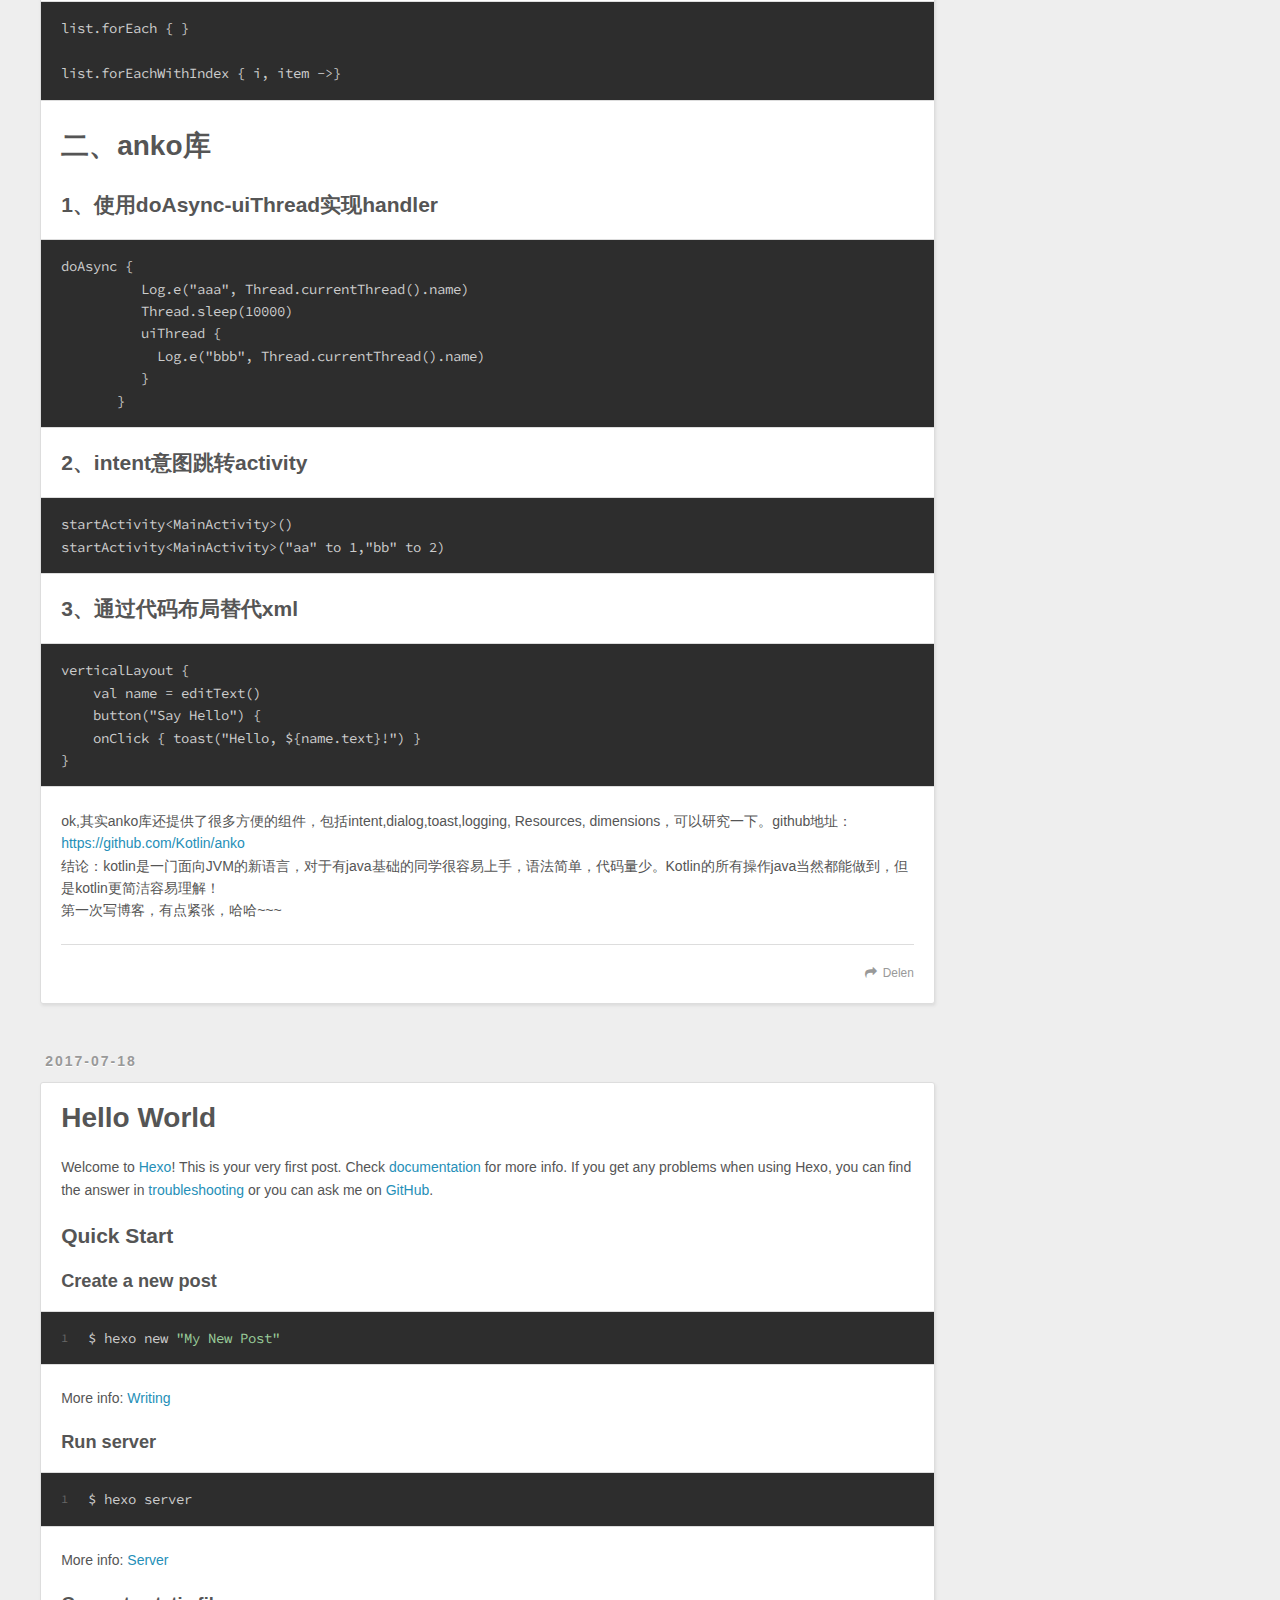
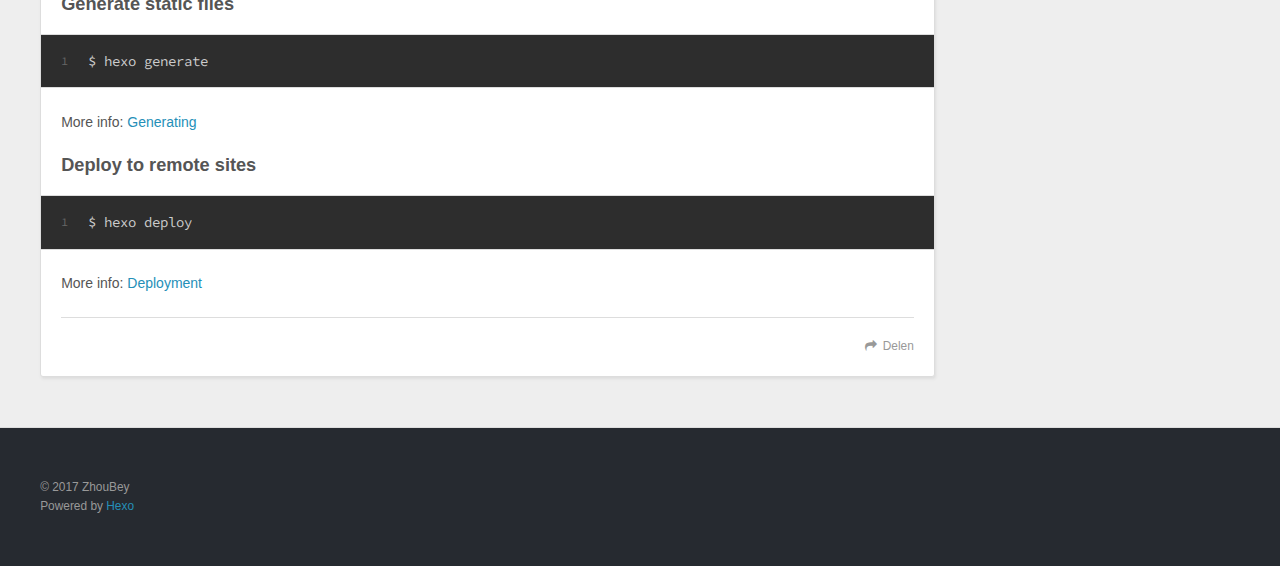
==== commit dada26ee: "Site updated: 2017-07-30 23:44:36" ====
--- a/index.html
+++ b/index.html
@@ -51,9 +51,9 @@
       </nav>
       <nav id="sub-nav">
         
-          <a id="nav-rss-link" class="nav-icon" href="/atom.xml" title="Flux RSS"></a>
-        
-        <a id="nav-search-btn" class="nav-icon" title="Rechercher"></a>
+          <a id="nav-rss-link" class="nav-icon" href="/atom.xml" title="RSS Feed"></a>
+        
+        <a id="nav-search-btn" class="nav-icon" title="Zoeken"></a>
       </nav>
       <div id="search-form-wrap">
         <form action="//google.com/search" method="get" accept-charset="UTF-8" class="search-form"><input type="search" name="q" class="search-form-input" placeholder="Search"><button type="submit" class="search-form-submit">&#xF002;</button><input type="hidden" name="sitesearch" value="http://yoursite.com"></form>
@@ -121,7 +121,7 @@
       
     </div>
     <footer class="article-footer">
-      <a data-url="http://yoursite.com/2017/07/24/让安卓开发更轻松：kotlin-for-android/" data-id="cj5qwax7y0001orfyky2w2a6w" class="article-share-link">Partager</a>
+      <a data-url="http://yoursite.com/2017/07/24/让安卓开发更轻松：kotlin-for-android/" data-id="cj5qwax7y0001orfyky2w2a6w" class="article-share-link">Delen</a>
       
       
     </footer>
@@ -166,7 +166,7 @@
       
     </div>
     <footer class="article-footer">
-      <a data-url="http://yoursite.com/2017/07/18/hello-world/" data-id="cj5qwax7u0000orfypr5ja784" class="article-share-link">Partager</a>
+      <a data-url="http://yoursite.com/2017/07/18/hello-world/" data-id="cj5qwax7u0000orfypr5ja784" class="article-share-link">Delen</a>
       
       
     </footer>
@@ -191,7 +191,7 @@
   
     
   <div class="widget-wrap">
-    <h3 class="widget-title">Archives</h3>
+    <h3 class="widget-title">Archieven</h3>
     <div class="widget">
       <ul class="archive-list"><li class="archive-list-item"><a class="archive-list-link" href="/archives/2017/07/">July 2017</a></li></ul>
     </div>
@@ -201,7 +201,7 @@
   
     
   <div class="widget-wrap">
-    <h3 class="widget-title">Articles récents</h3>
+    <h3 class="widget-title">Recente berichten</h3>
     <div class="widget">
       <ul>
         
@@ -226,7 +226,7 @@
   <div class="outer">
     <div id="footer-info" class="inner">
       &copy; 2017 ZhouBey<br>
-      Propulsé by <a href="http://hexo.io/" target="_blank">Hexo</a>
+      Powered by <a href="http://hexo.io/" target="_blank">Hexo</a>
     </div>
   </div>
 </footer>
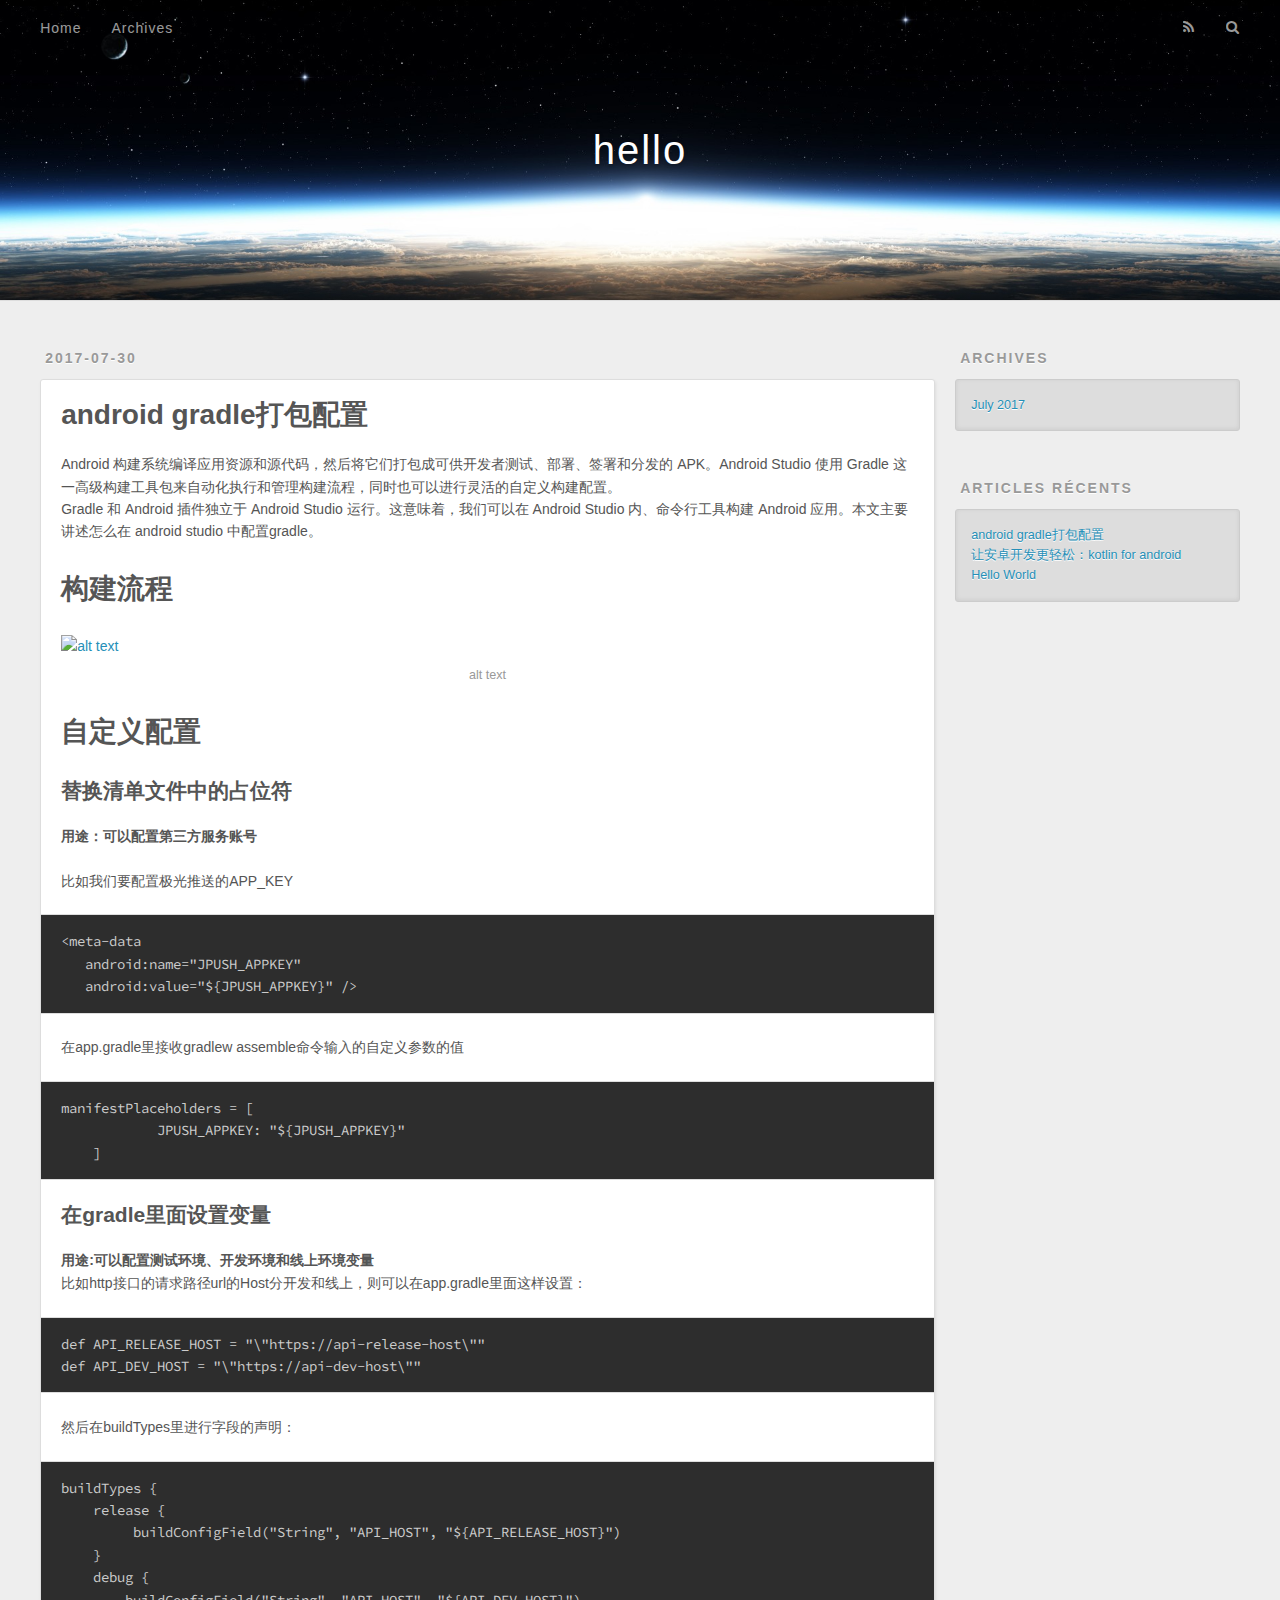
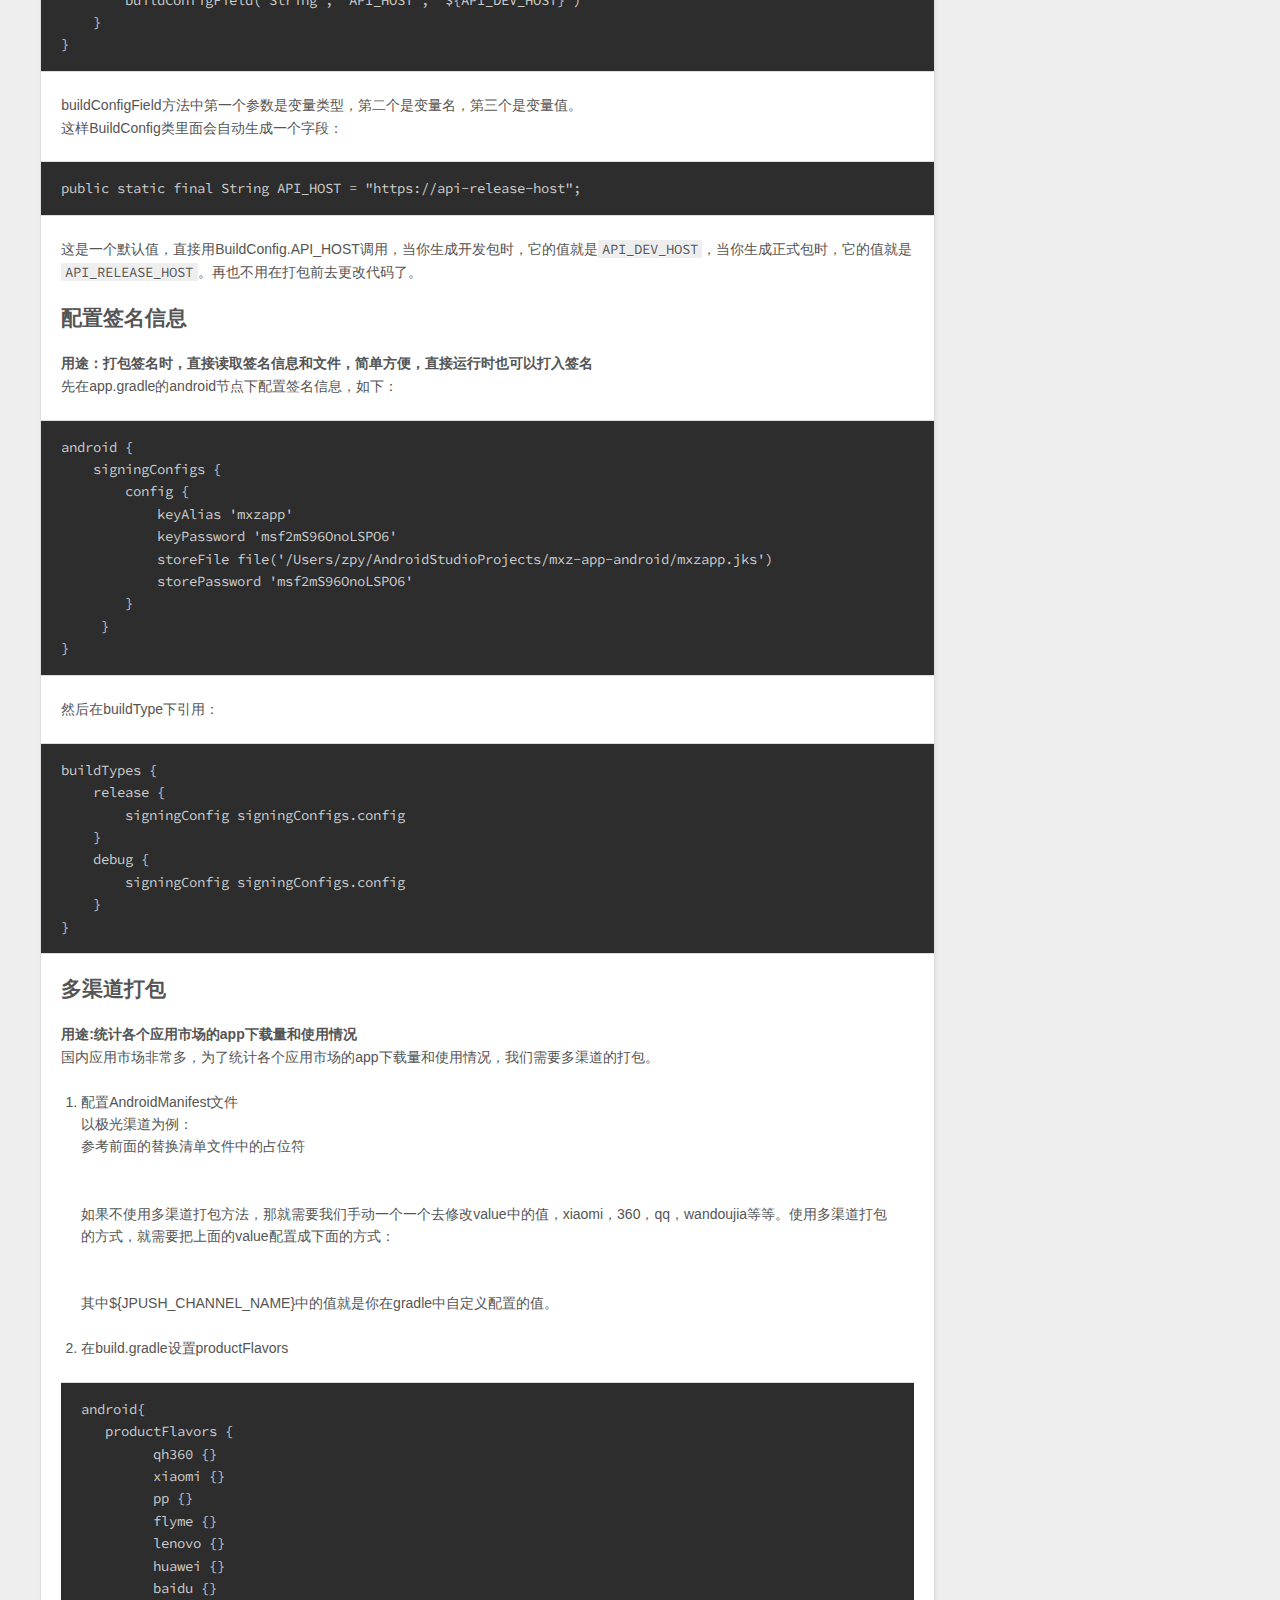
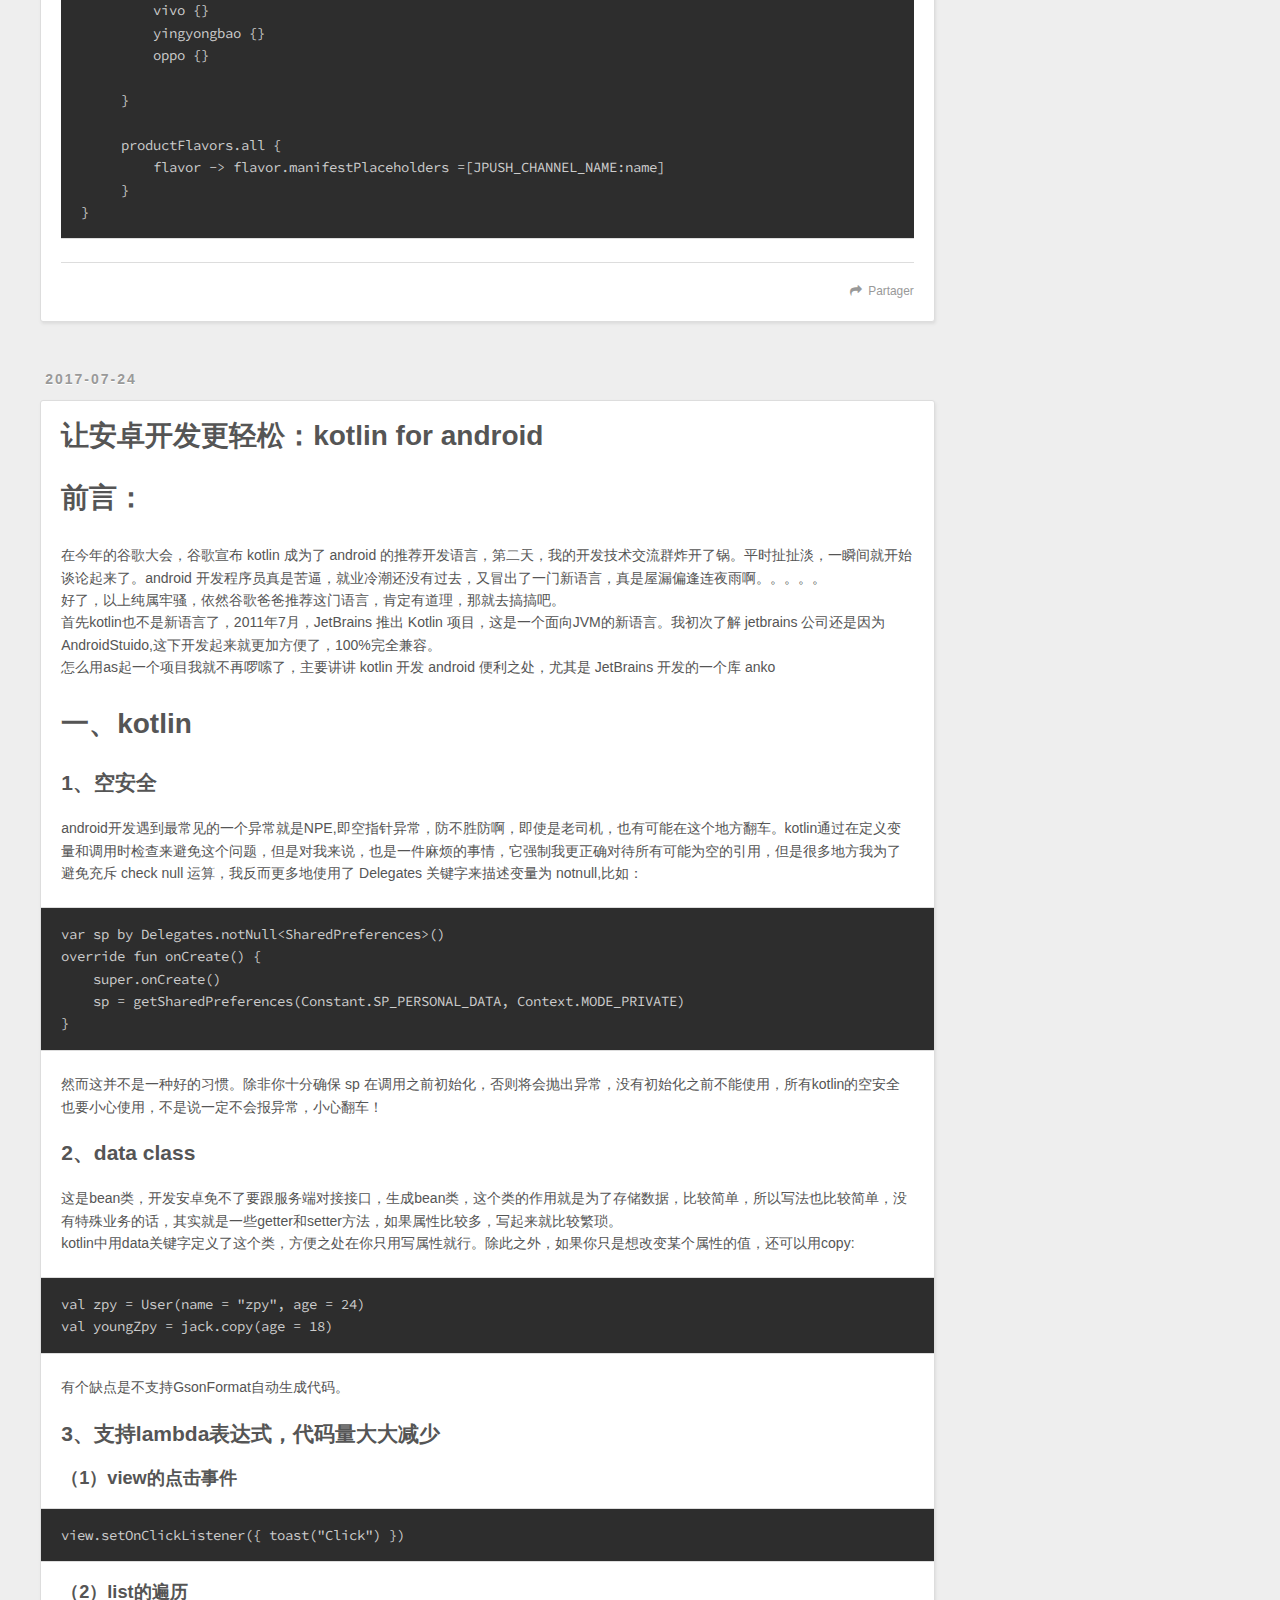
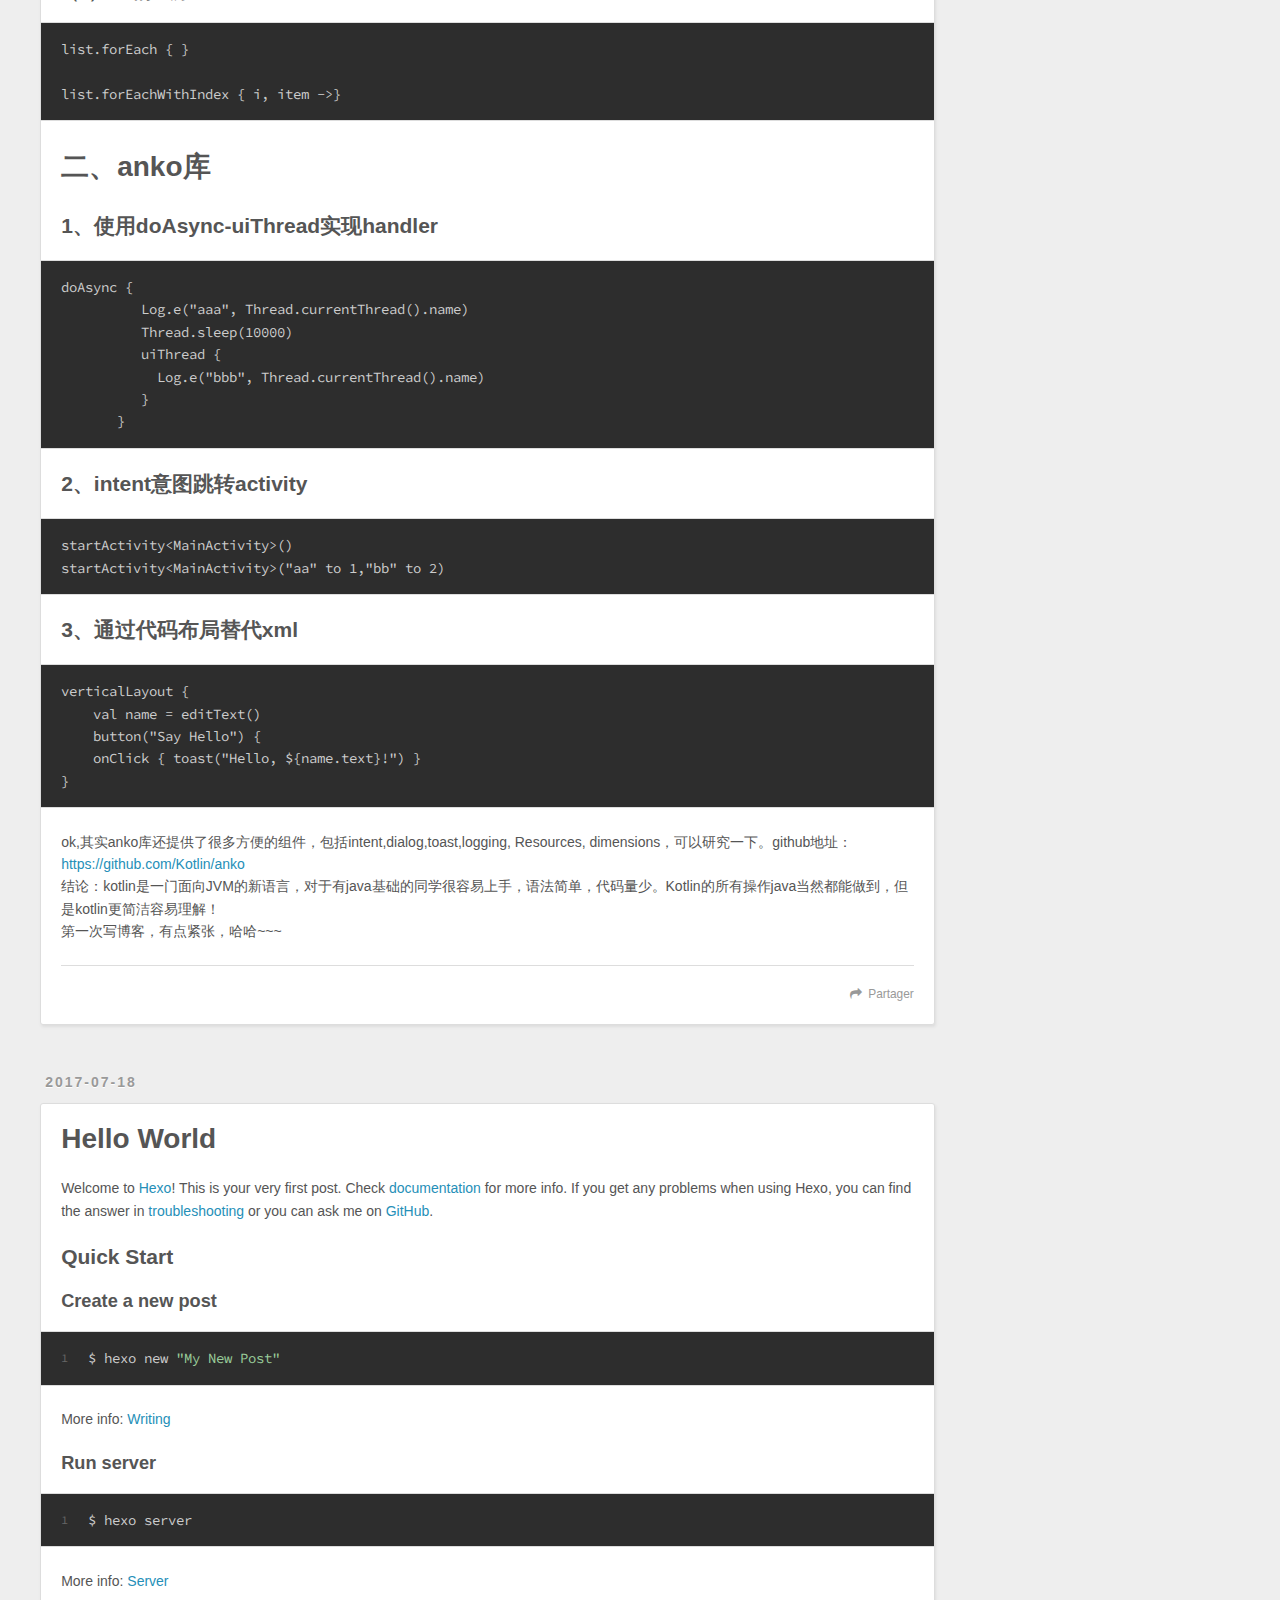
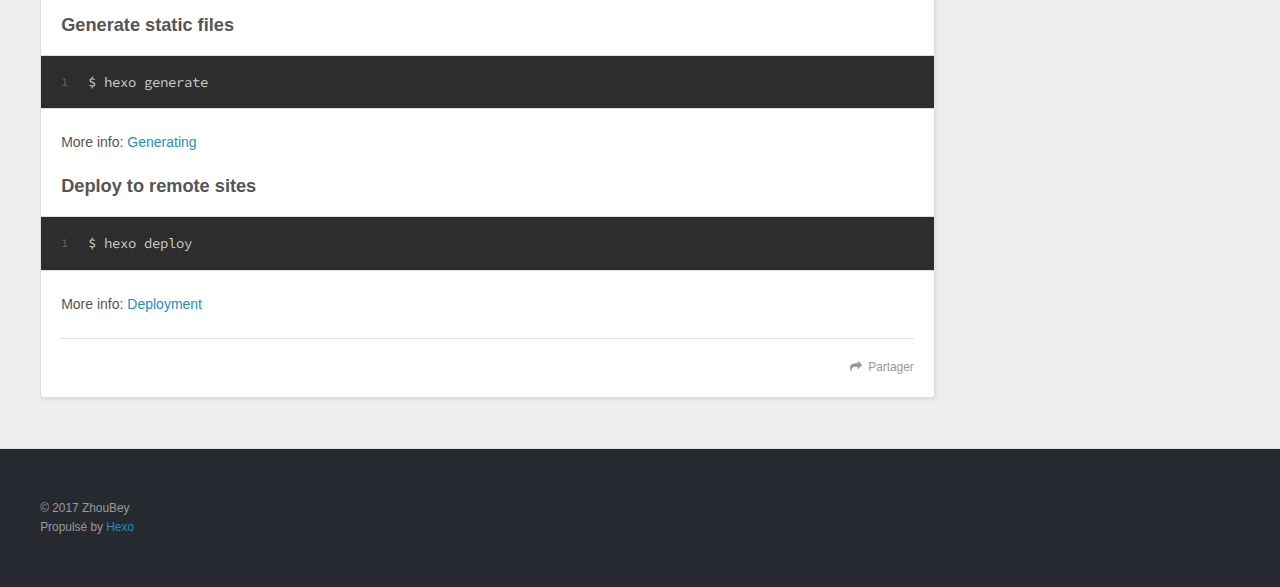
==== commit bc9437ef: "Site updated: 2017-07-30 23:46:25" ====
--- a/index.html
+++ b/index.html
@@ -51,9 +51,9 @@
       </nav>
       <nav id="sub-nav">
         
-          <a id="nav-rss-link" class="nav-icon" href="/atom.xml" title="RSS Feed"></a>
-        
-        <a id="nav-search-btn" class="nav-icon" title="Zoeken"></a>
+          <a id="nav-rss-link" class="nav-icon" href="/atom.xml" title="Flux RSS"></a>
+        
+        <a id="nav-search-btn" class="nav-icon" title="Rechercher"></a>
       </nav>
       <div id="search-form-wrap">
         <form action="//google.com/search" method="get" accept-charset="UTF-8" class="search-form"><input type="search" name="q" class="search-form-input" placeholder="Search"><button type="submit" class="search-form-submit">&#xF002;</button><input type="hidden" name="sitesearch" value="http://yoursite.com"></form>
@@ -63,6 +63,116 @@
 </header>
       <div class="outer">
         <section id="main">
+  
+    <article id="post-android-gradle打包配置" class="article article-type-post" itemscope itemprop="blogPost">
+  <div class="article-meta">
+    <a href="/2017/07/30/android-gradle打包配置/" class="article-date">
+  <time datetime="2017-07-30T12:36:37.000Z" itemprop="datePublished">2017-07-30</time>
+</a>
+    
+  </div>
+  <div class="article-inner">
+    
+    
+      <header class="article-header">
+        
+  
+    <h1 itemprop="name">
+      <a class="article-title" href="/2017/07/30/android-gradle打包配置/">android gradle打包配置</a>
+    </h1>
+  
+
+      </header>
+    
+    <div class="article-entry" itemprop="articleBody">
+      
+        <p>Android 构建系统编译应用资源和源代码，然后将它们打包成可供开发者测试、部署、签署和分发的 APK。Android Studio 使用 Gradle 这一高级构建工具包来自动化执行和管理构建流程，同时也可以进行灵活的自定义构建配置。<br>Gradle 和 Android 插件独立于 Android Studio 运行。这意味着，我们可以在 Android Studio 内、命令行工具构建 Android 应用。本文主要讲述怎么在 android studio 中配置gradle。</p>
+<h1 id="构建流程"><a href="#构建流程" class="headerlink" title="构建流程"></a>构建流程</h1><p><img src="https://developer.android.com/images/tools/studio/build-process_2x.png" alt="alt text" title="典型 Android 应用模块的构建流程。"></p>
+<h1 id="自定义配置"><a href="#自定义配置" class="headerlink" title="自定义配置"></a>自定义配置</h1><h2 id="替换清单文件中的占位符"><a href="#替换清单文件中的占位符" class="headerlink" title="替换清单文件中的占位符"></a>替换清单文件中的占位符</h2><p><strong>用途：可以配置第三方服务账号</strong></p>
+<p>比如我们要配置极光推送的APP_KEY</p>
+<pre><code>&lt;meta-data
+   android:name=&quot;JPUSH_APPKEY&quot;
+   android:value=&quot;${JPUSH_APPKEY}&quot; /&gt;
+</code></pre><p>在app.gradle里接收gradlew assemble命令输入的自定义参数的值</p>
+<pre><code>manifestPlaceholders = [
+            JPUSH_APPKEY: &quot;${JPUSH_APPKEY}&quot;
+    ]
+</code></pre><h2 id="在gradle里面设置变量"><a href="#在gradle里面设置变量" class="headerlink" title="在gradle里面设置变量"></a>在gradle里面设置变量</h2><p><strong>用途:可以配置测试环境、开发环境和线上环境变量</strong><br>比如http接口的请求路径url的Host分开发和线上，则可以在app.gradle里面这样设置：</p>
+<pre><code>def API_RELEASE_HOST = &quot;\&quot;https://api-release-host\&quot;&quot;
+def API_DEV_HOST = &quot;\&quot;https://api-dev-host\&quot;&quot;
+</code></pre><p>然后在buildTypes里进行字段的声明：</p>
+<pre><code>buildTypes {
+    release {
+         buildConfigField(&quot;String&quot;, &quot;API_HOST&quot;, &quot;${API_RELEASE_HOST}&quot;)
+    }
+    debug {
+        buildConfigField(&quot;String&quot;, &quot;API_HOST&quot;, &quot;${API_DEV_HOST}&quot;)
+    }
+}
+</code></pre><p>buildConfigField方法中第一个参数是变量类型，第二个是变量名，第三个是变量值。<br>这样BuildConfig类里面会自动生成一个字段：</p>
+<pre><code>public static final String API_HOST = &quot;https://api-release-host&quot;;
+</code></pre><p>这是一个默认值，直接用BuildConfig.API_HOST调用，当你生成开发包时，它的值就是<code>API_DEV_HOST</code>，当你生成正式包时，它的值就是<code>API_RELEASE_HOST</code>。再也不用在打包前去更改代码了。</p>
+<h2 id="配置签名信息"><a href="#配置签名信息" class="headerlink" title="配置签名信息"></a>配置签名信息</h2><p><strong>用途：打包签名时，直接读取签名信息和文件，简单方便，直接运行时也可以打入签名</strong><br>先在app.gradle的android节点下配置签名信息，如下：</p>
+<pre><code>android {
+    signingConfigs {
+        config {
+            keyAlias &apos;mxzapp&apos;
+            keyPassword &apos;msf2mS96OnoLSPO6&apos;
+            storeFile file(&apos;/Users/zpy/AndroidStudioProjects/mxz-app-android/mxzapp.jks&apos;)
+            storePassword &apos;msf2mS96OnoLSPO6&apos;
+        }
+     }
+}
+</code></pre><p>然后在buildType下引用：</p>
+<pre><code>buildTypes {
+    release {
+        signingConfig signingConfigs.config
+    }
+    debug {
+        signingConfig signingConfigs.config
+    }
+}
+</code></pre><h2 id="多渠道打包"><a href="#多渠道打包" class="headerlink" title="多渠道打包"></a>多渠道打包</h2><p><strong>用途:统计各个应用市场的app下载量和使用情况</strong><br>国内应用市场非常多，为了统计各个应用市场的app下载量和使用情况，我们需要多渠道的打包。</p>
+<ol>
+<li><p>配置AndroidManifest文件<br>以极光渠道为例：<br>参考前面的替换清单文件中的占位符</p>
+<p> <meta-data android:name="JIGUANG_CHANNEL" android:value="xiaomi"><br>如果不使用多渠道打包方法，那就需要我们手动一个一个去修改value中的值，xiaomi，360，qq，wandoujia等等。使用多渠道打包的方式，就需要把上面的value配置成下面的方式：</meta-data></p>
+<p> <meta-data android:name="JPUSH_CHANNEL" android:value="${JPUSH_CHANNEL_NAME}"><br>其中${JPUSH_CHANNEL_NAME}中的值就是你在gradle中自定义配置的值。</meta-data></p>
+</li>
+<li><p>在build.gradle设置productFlavors</p>
+<pre><code>android{
+   productFlavors {
+         qh360 {}
+         xiaomi {}
+         pp {}
+         flyme {}
+         lenovo {}
+         huawei {}
+         baidu {}
+         vivo {}
+         yingyongbao {}
+         oppo {}
+
+     }
+
+     productFlavors.all {
+         flavor -&gt; flavor.manifestPlaceholders =[JPUSH_CHANNEL_NAME:name]
+     }
+}
+</code></pre></li>
+</ol>
+
+      
+    </div>
+    <footer class="article-footer">
+      <a data-url="http://yoursite.com/2017/07/30/android-gradle打包配置/" data-id="cj5qwenps0000sffytelodp6t" class="article-share-link">Partager</a>
+      
+      
+    </footer>
+  </div>
+  
+</article>
+
+
   
     <article id="post-让安卓开发更轻松：kotlin-for-android" class="article article-type-post" itemscope itemprop="blogPost">
   <div class="article-meta">
@@ -121,7 +231,7 @@
       
     </div>
     <footer class="article-footer">
-      <a data-url="http://yoursite.com/2017/07/24/让安卓开发更轻松：kotlin-for-android/" data-id="cj5qwax7y0001orfyky2w2a6w" class="article-share-link">Delen</a>
+      <a data-url="http://yoursite.com/2017/07/24/让安卓开发更轻松：kotlin-for-android/" data-id="cj5qwenpw0001sffyegszenby" class="article-share-link">Partager</a>
       
       
     </footer>
@@ -166,7 +276,7 @@
       
     </div>
     <footer class="article-footer">
-      <a data-url="http://yoursite.com/2017/07/18/hello-world/" data-id="cj5qwax7u0000orfypr5ja784" class="article-share-link">Delen</a>
+      <a data-url="http://yoursite.com/2017/07/18/hello-world/" data-id="cj5qwenpx0002sffyzfigbzxh" class="article-share-link">Partager</a>
       
       
     </footer>
@@ -191,7 +301,7 @@
   
     
   <div class="widget-wrap">
-    <h3 class="widget-title">Archieven</h3>
+    <h3 class="widget-title">Archives</h3>
     <div class="widget">
       <ul class="archive-list"><li class="archive-list-item"><a class="archive-list-link" href="/archives/2017/07/">July 2017</a></li></ul>
     </div>
@@ -201,9 +311,13 @@
   
     
   <div class="widget-wrap">
-    <h3 class="widget-title">Recente berichten</h3>
+    <h3 class="widget-title">Articles récents</h3>
     <div class="widget">
       <ul>
+        
+          <li>
+            <a href="/2017/07/30/android-gradle打包配置/">android gradle打包配置</a>
+          </li>
         
           <li>
             <a href="/2017/07/24/让安卓开发更轻松：kotlin-for-android/">让安卓开发更轻松：kotlin for android</a>
@@ -226,7 +340,7 @@
   <div class="outer">
     <div id="footer-info" class="inner">
       &copy; 2017 ZhouBey<br>
-      Powered by <a href="http://hexo.io/" target="_blank">Hexo</a>
+      Propulsé by <a href="http://hexo.io/" target="_blank">Hexo</a>
     </div>
   </div>
 </footer>
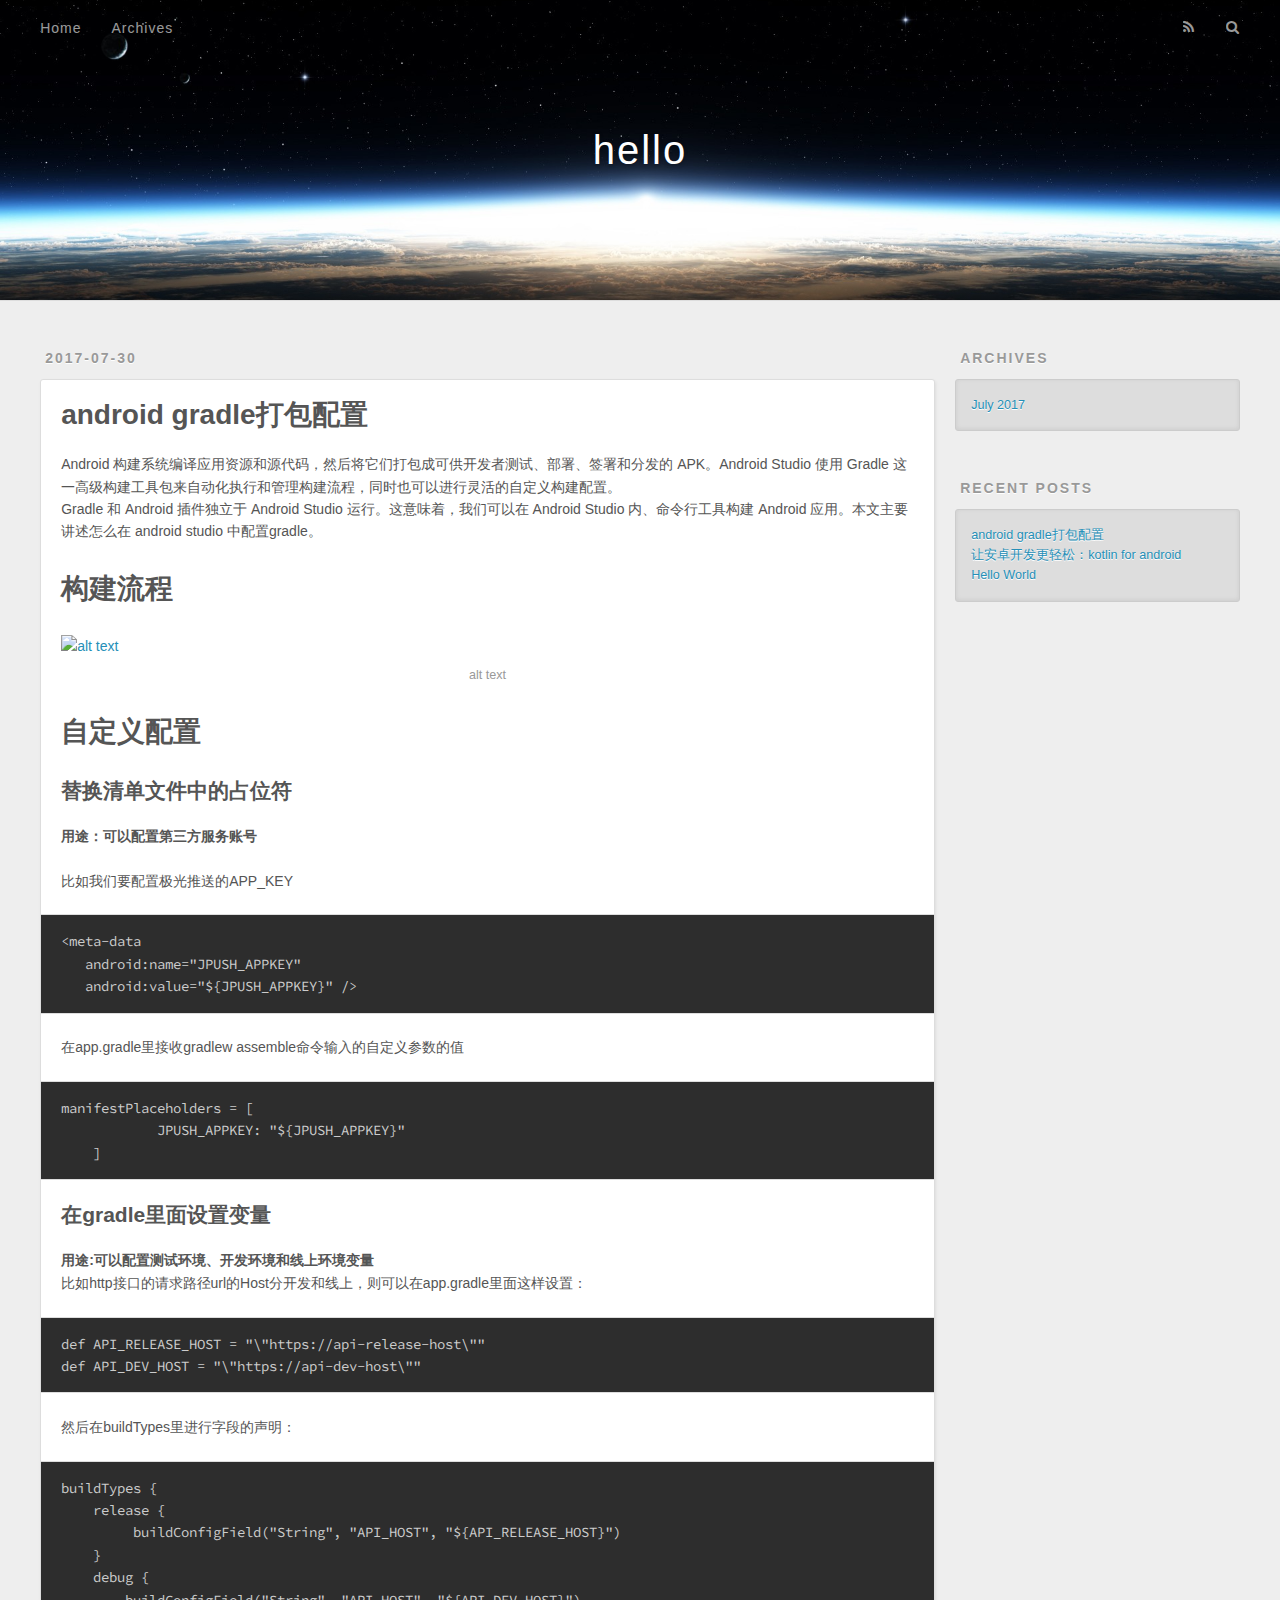
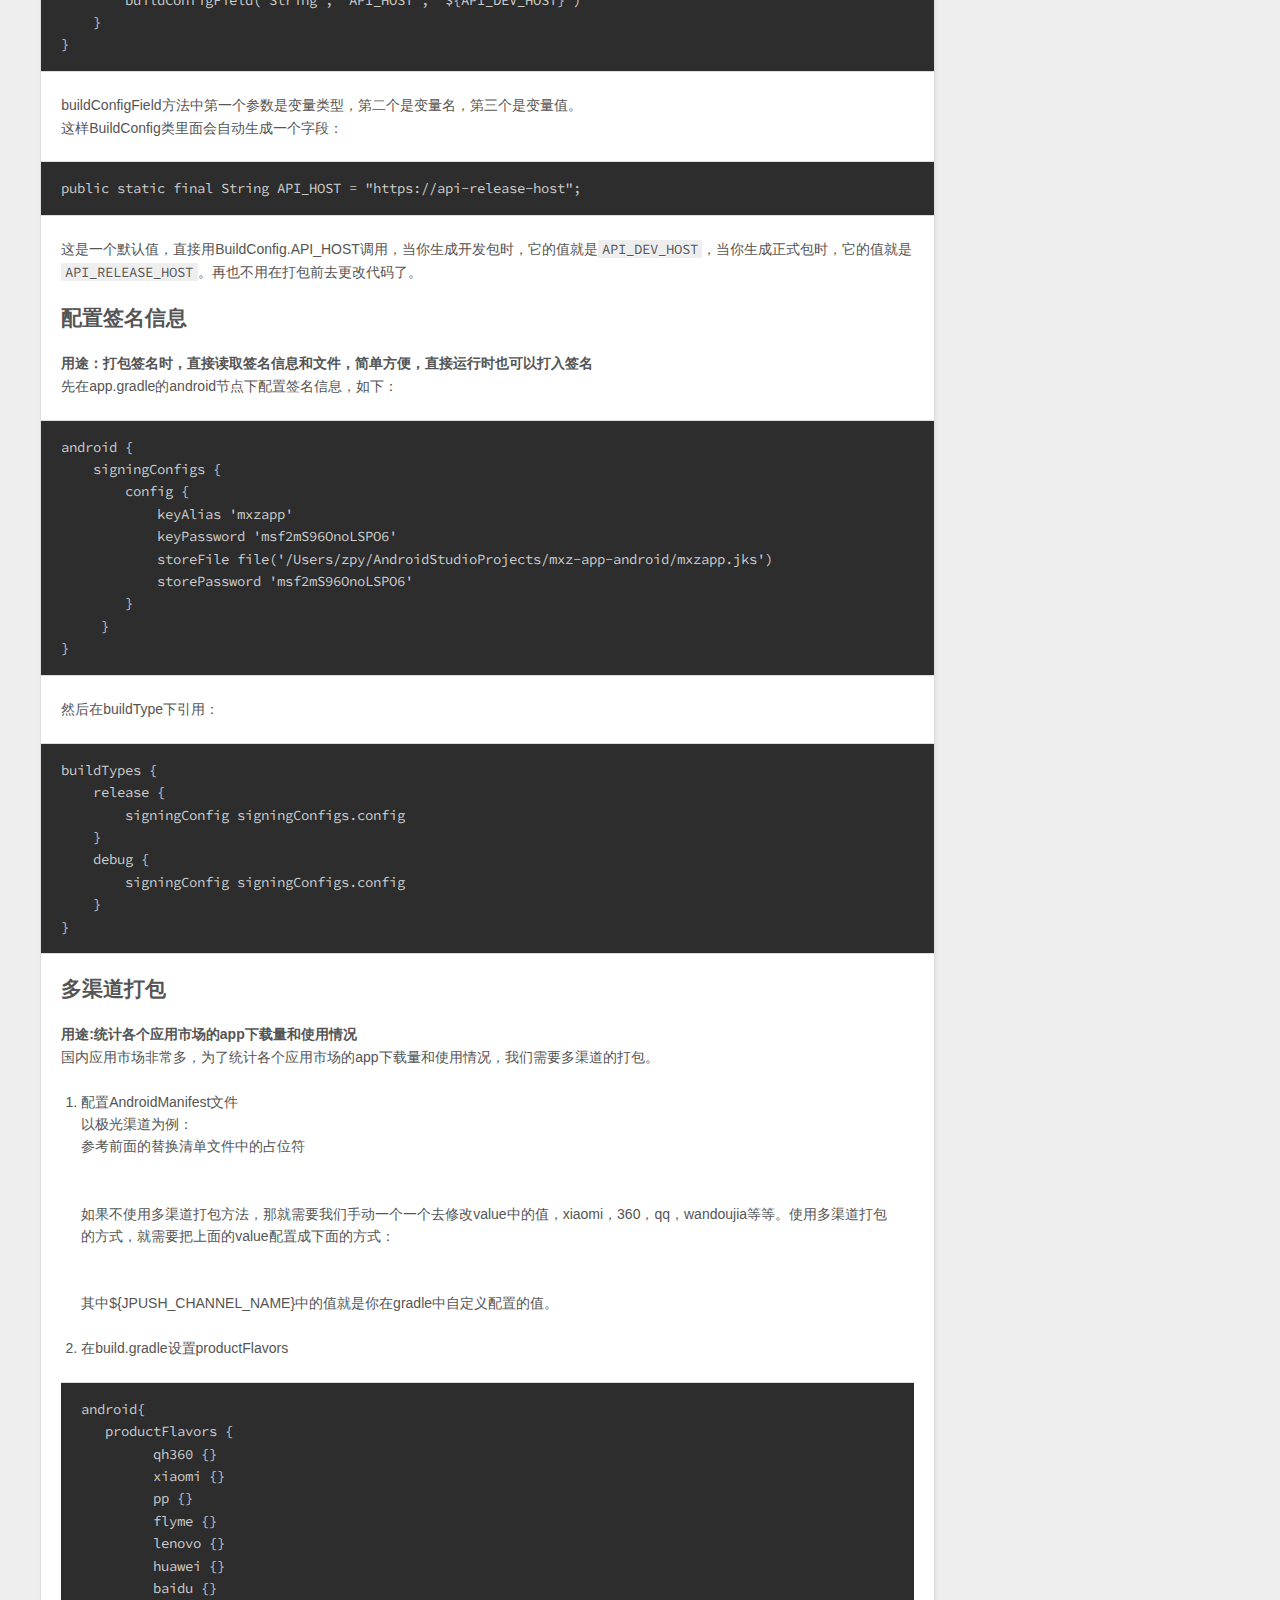
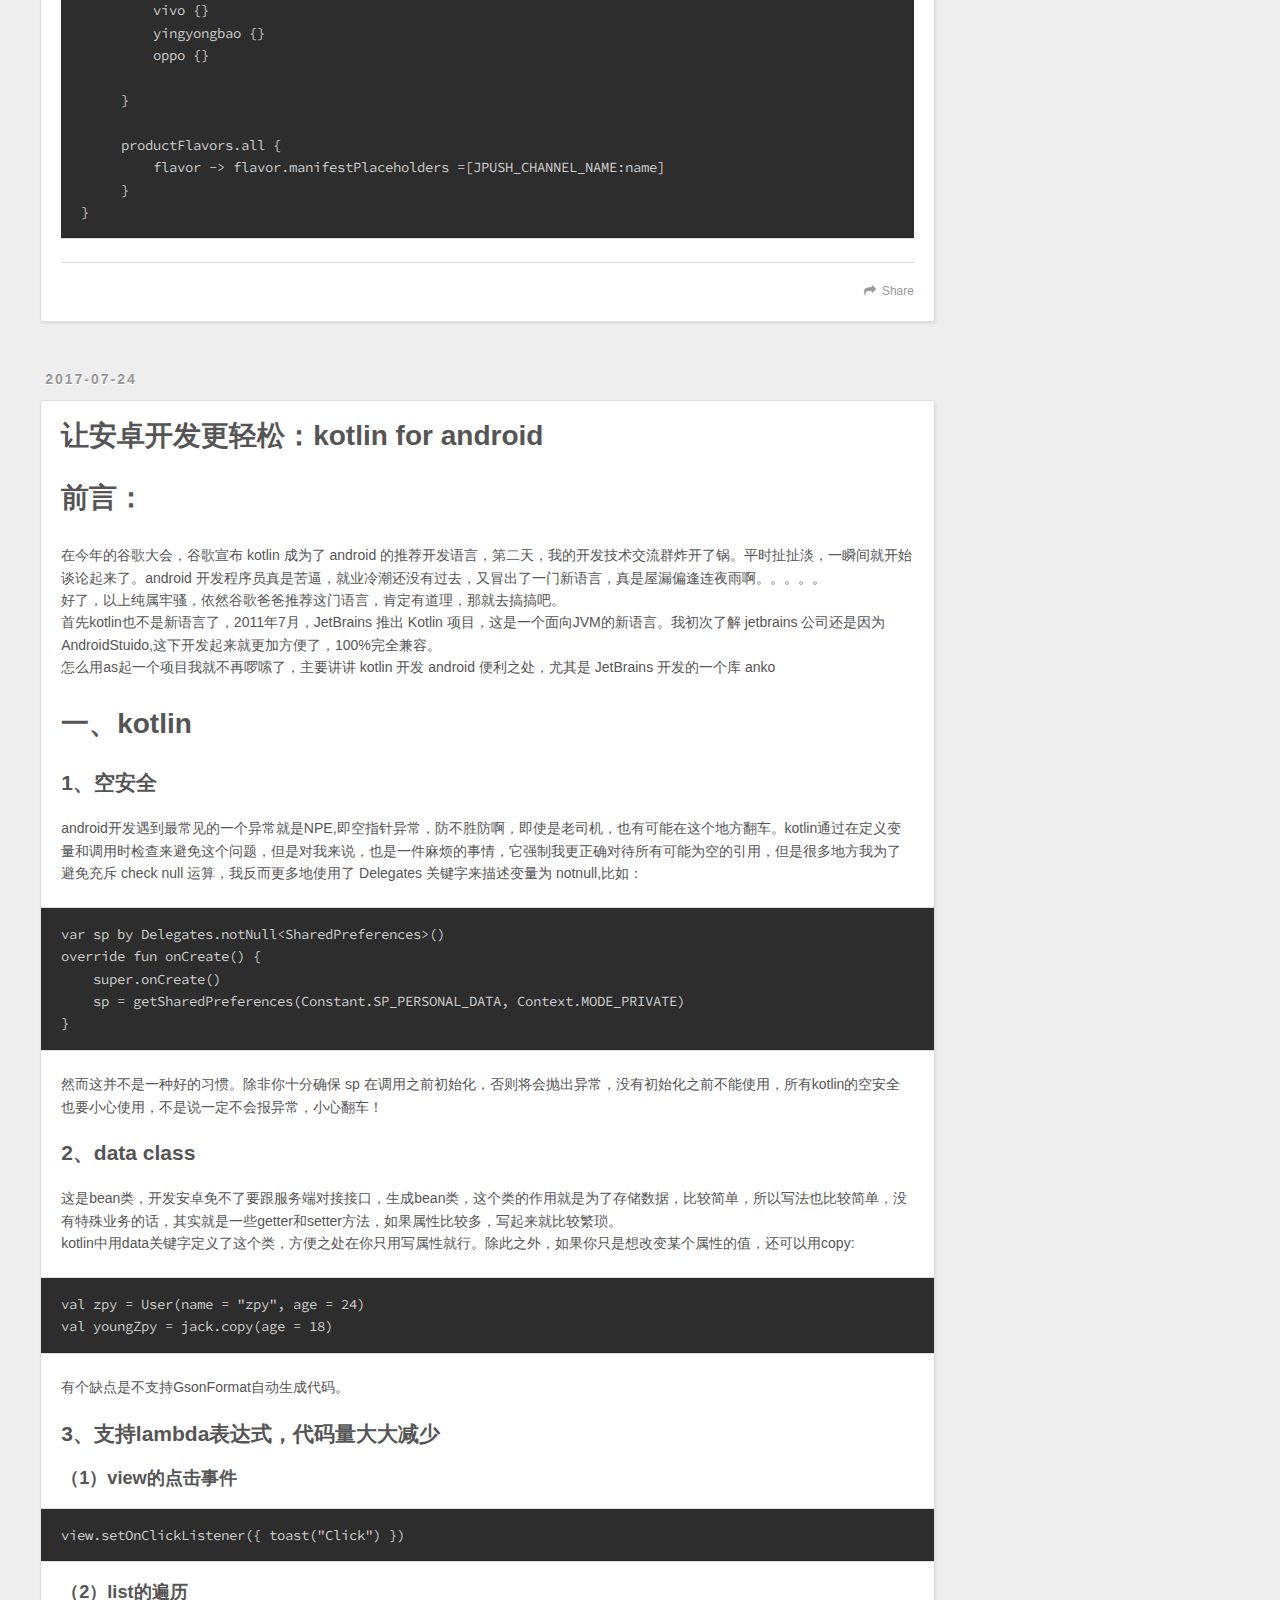
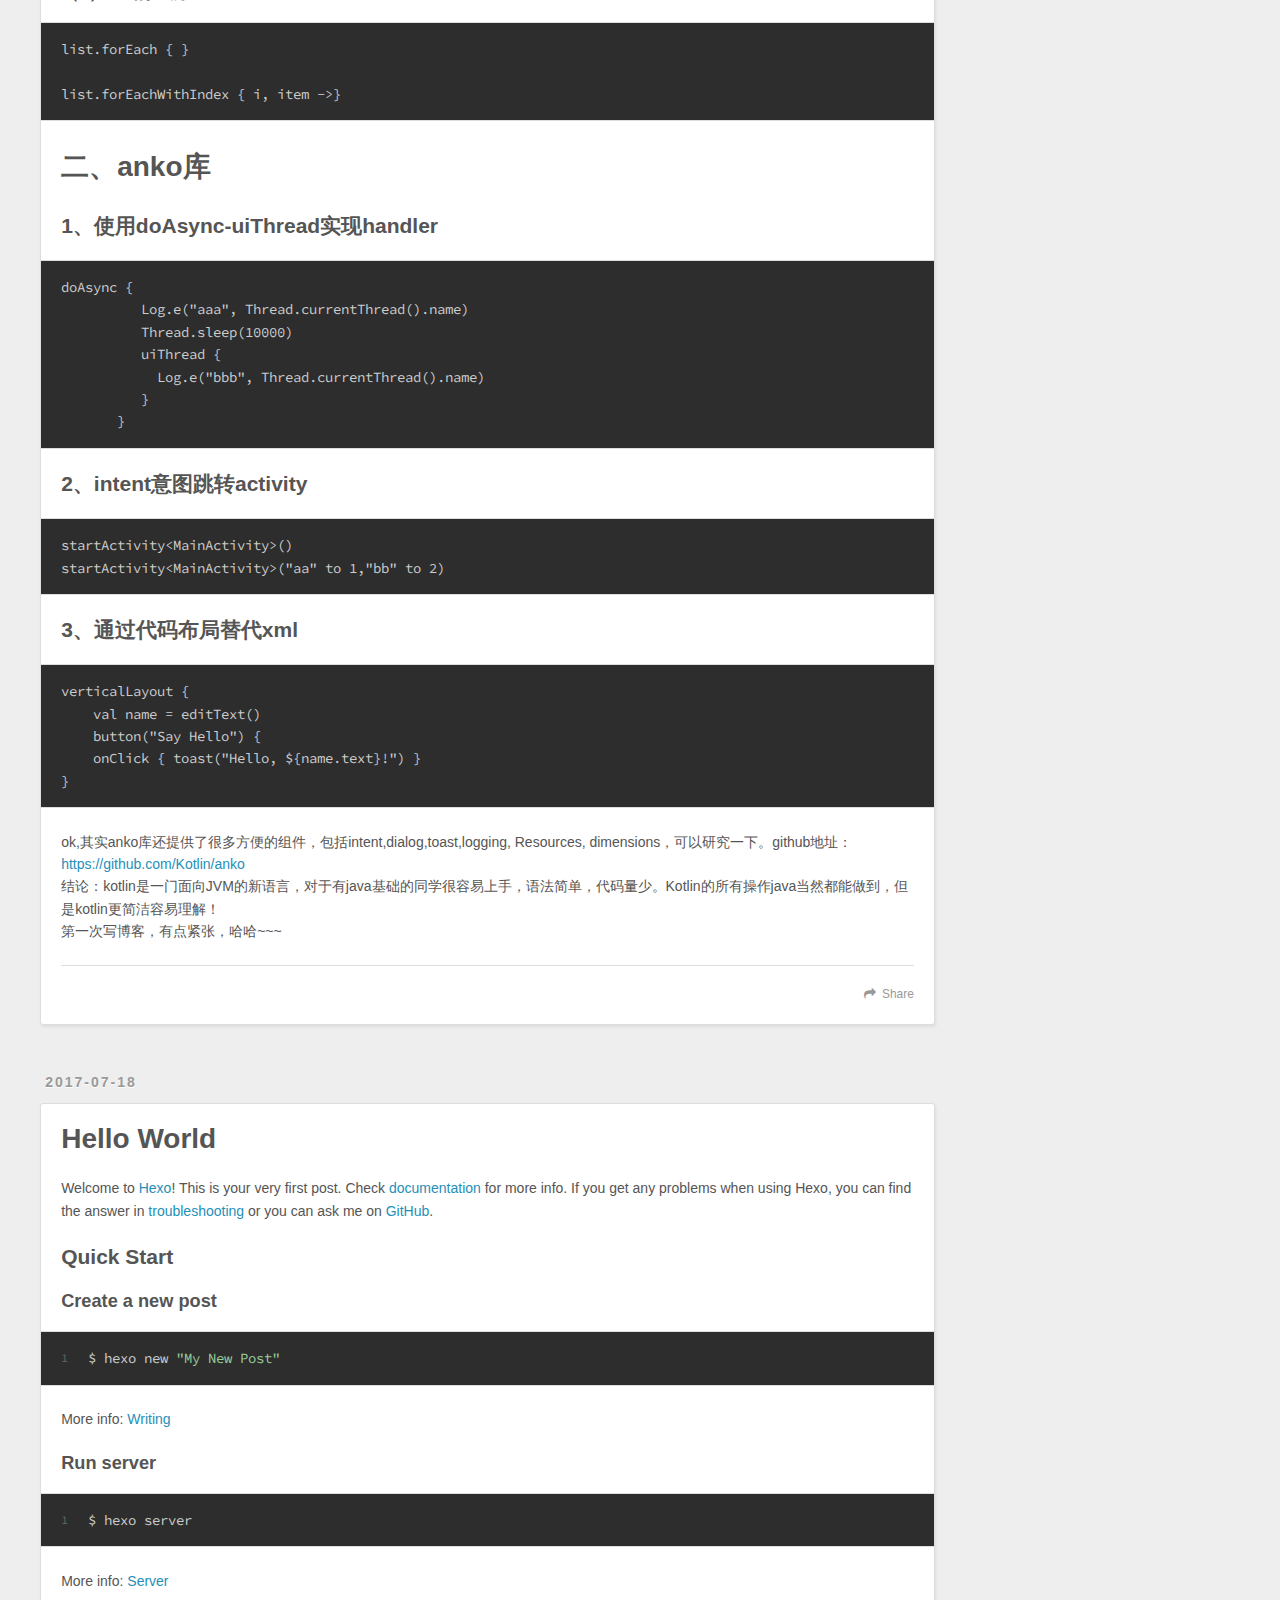
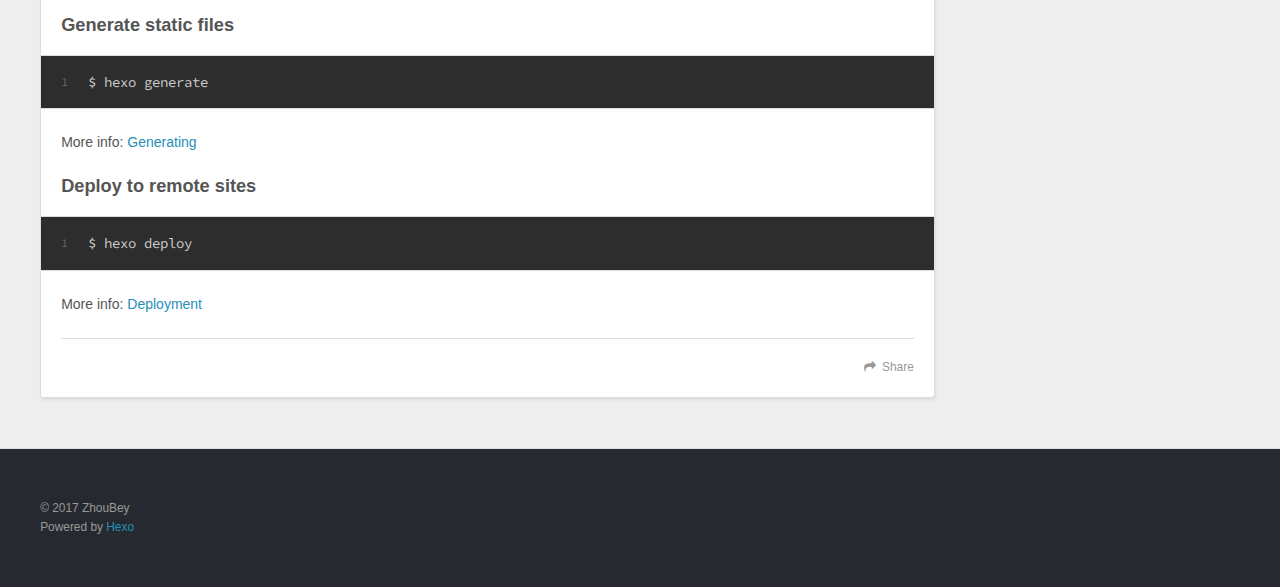
==== commit eafda90b: "Site updated: 2017-07-30 23:50:33" ====
--- a/index.html
+++ b/index.html
@@ -51,9 +51,9 @@
       </nav>
       <nav id="sub-nav">
         
-          <a id="nav-rss-link" class="nav-icon" href="/atom.xml" title="Flux RSS"></a>
-        
-        <a id="nav-search-btn" class="nav-icon" title="Rechercher"></a>
+          <a id="nav-rss-link" class="nav-icon" href="/atom.xml" title="RSS Feed"></a>
+        
+        <a id="nav-search-btn" class="nav-icon" title="Search"></a>
       </nav>
       <div id="search-form-wrap">
         <form action="//google.com/search" method="get" accept-charset="UTF-8" class="search-form"><input type="search" name="q" class="search-form-input" placeholder="Search"><button type="submit" class="search-form-submit">&#xF002;</button><input type="hidden" name="sitesearch" value="http://yoursite.com"></form>
@@ -164,7 +164,7 @@
       
     </div>
     <footer class="article-footer">
-      <a data-url="http://yoursite.com/2017/07/30/android-gradle打包配置/" data-id="cj5qwenps0000sffytelodp6t" class="article-share-link">Partager</a>
+      <a data-url="http://yoursite.com/2017/07/30/android-gradle打包配置/" data-id="cj5qwfahe0000t9fy8hc6mvu6" class="article-share-link">Share</a>
       
       
     </footer>
@@ -231,7 +231,7 @@
       
     </div>
     <footer class="article-footer">
-      <a data-url="http://yoursite.com/2017/07/24/让安卓开发更轻松：kotlin-for-android/" data-id="cj5qwenpw0001sffyegszenby" class="article-share-link">Partager</a>
+      <a data-url="http://yoursite.com/2017/07/24/让安卓开发更轻松：kotlin-for-android/" data-id="cj5qwfahl0002t9fy4w7ursfi" class="article-share-link">Share</a>
       
       
     </footer>
@@ -276,7 +276,7 @@
       
     </div>
     <footer class="article-footer">
-      <a data-url="http://yoursite.com/2017/07/18/hello-world/" data-id="cj5qwenpx0002sffyzfigbzxh" class="article-share-link">Partager</a>
+      <a data-url="http://yoursite.com/2017/07/18/hello-world/" data-id="cj5qwfahj0001t9fys4mjln4z" class="article-share-link">Share</a>
       
       
     </footer>
@@ -311,7 +311,7 @@
   
     
   <div class="widget-wrap">
-    <h3 class="widget-title">Articles récents</h3>
+    <h3 class="widget-title">Recent Posts</h3>
     <div class="widget">
       <ul>
         
@@ -340,7 +340,7 @@
   <div class="outer">
     <div id="footer-info" class="inner">
       &copy; 2017 ZhouBey<br>
-      Propulsé by <a href="http://hexo.io/" target="_blank">Hexo</a>
+      Powered by <a href="http://hexo.io/" target="_blank">Hexo</a>
     </div>
   </div>
 </footer>
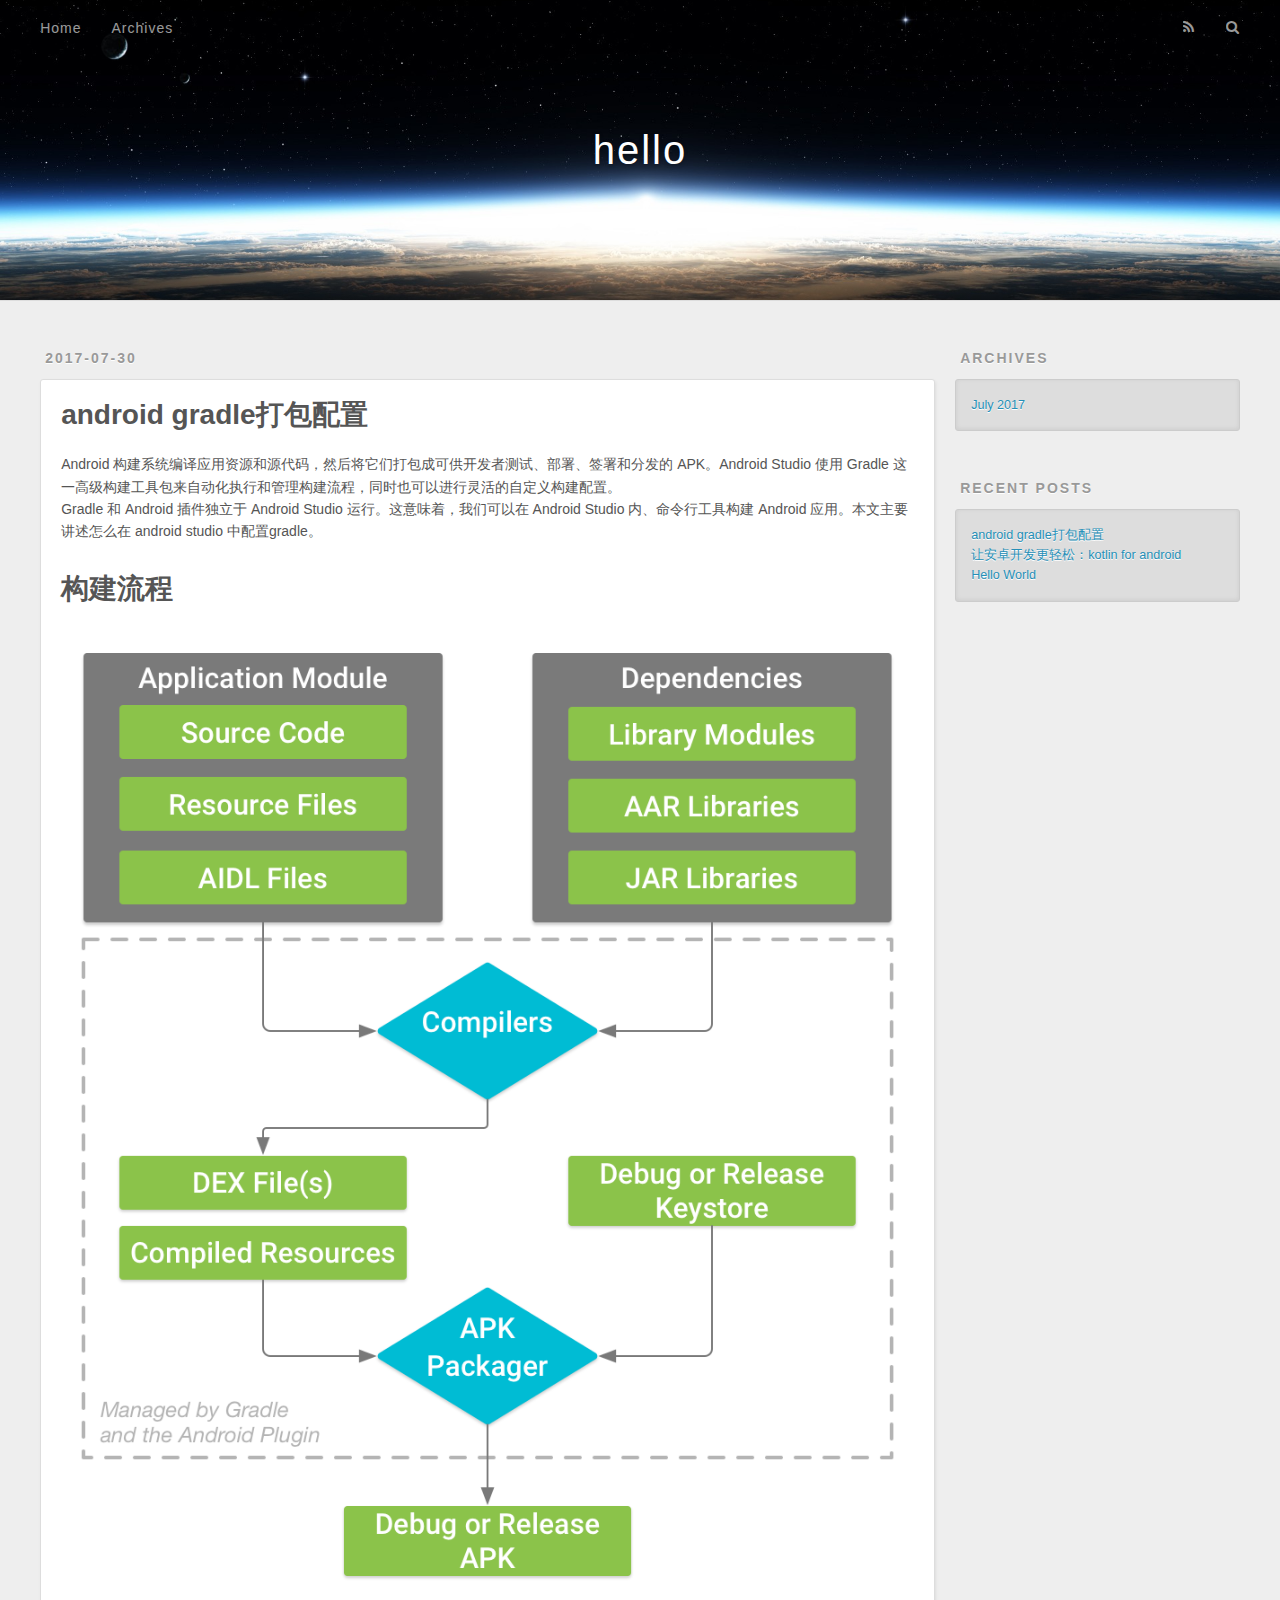
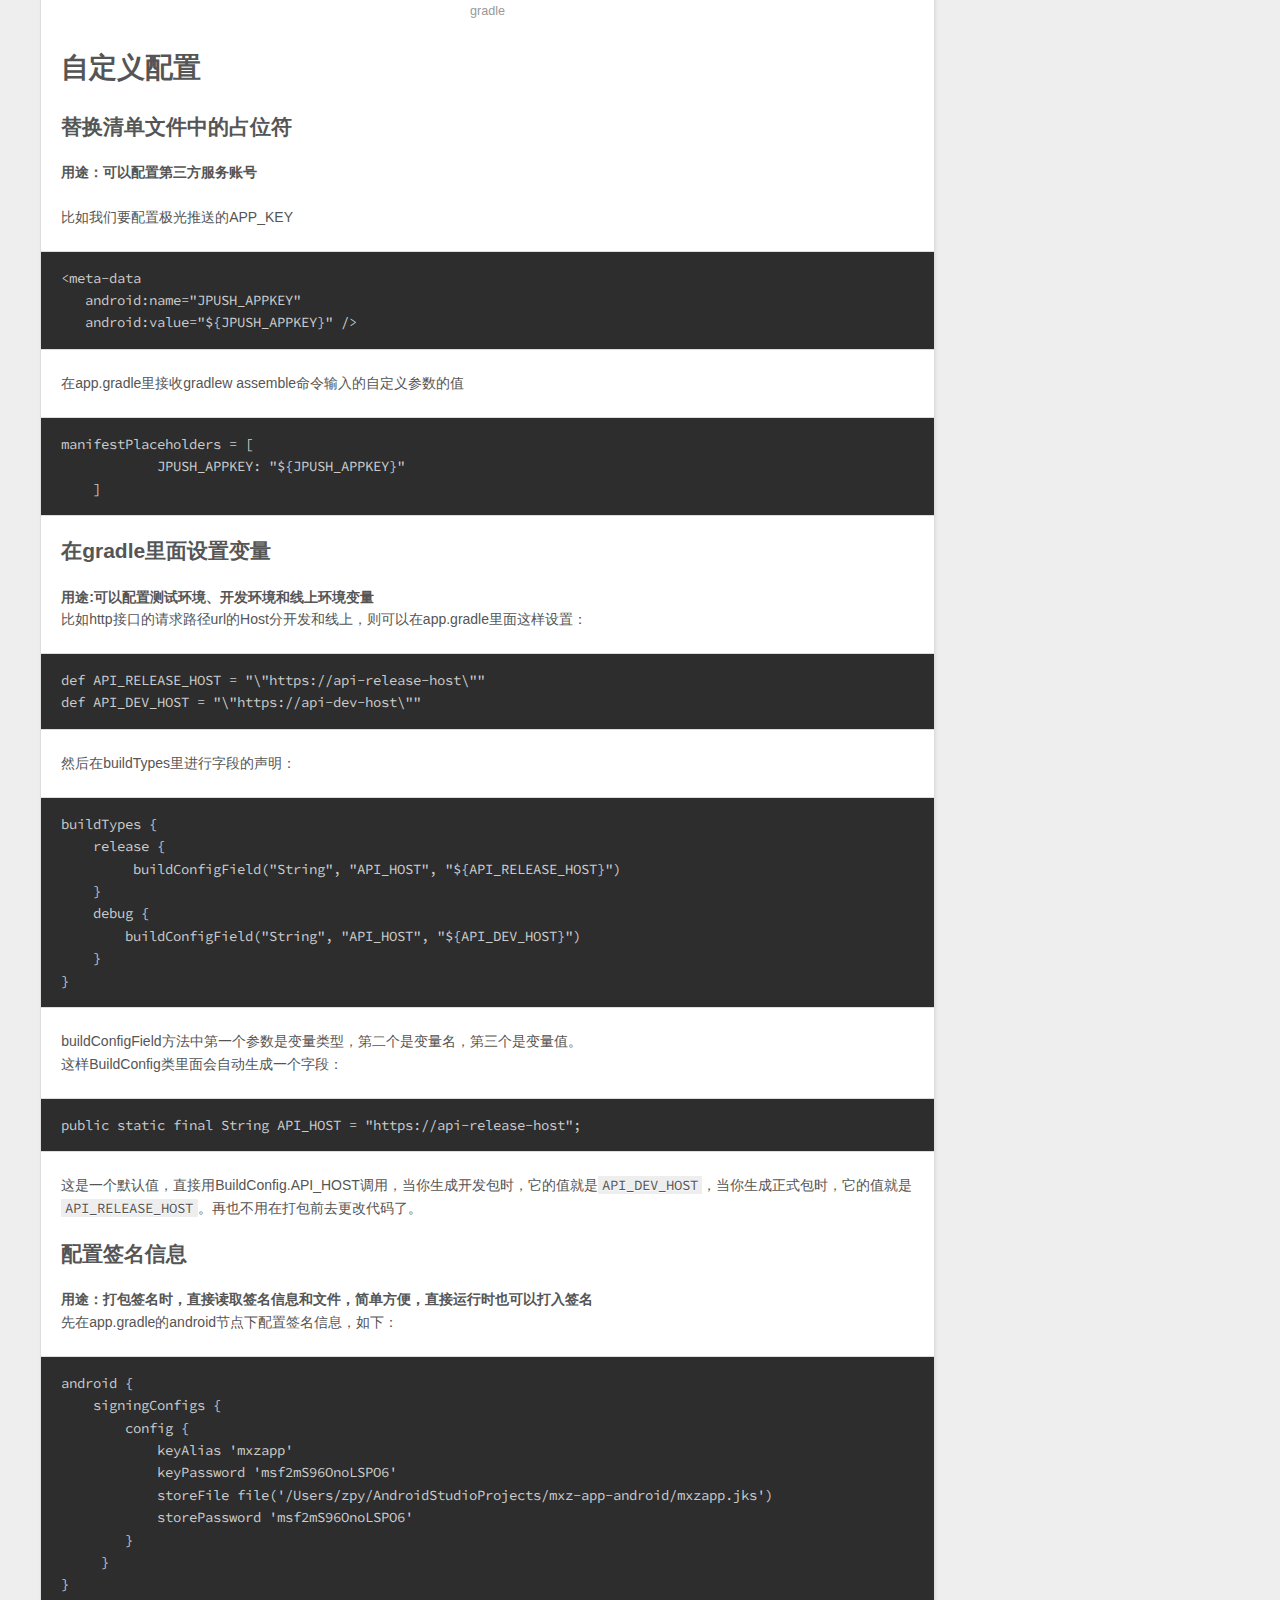
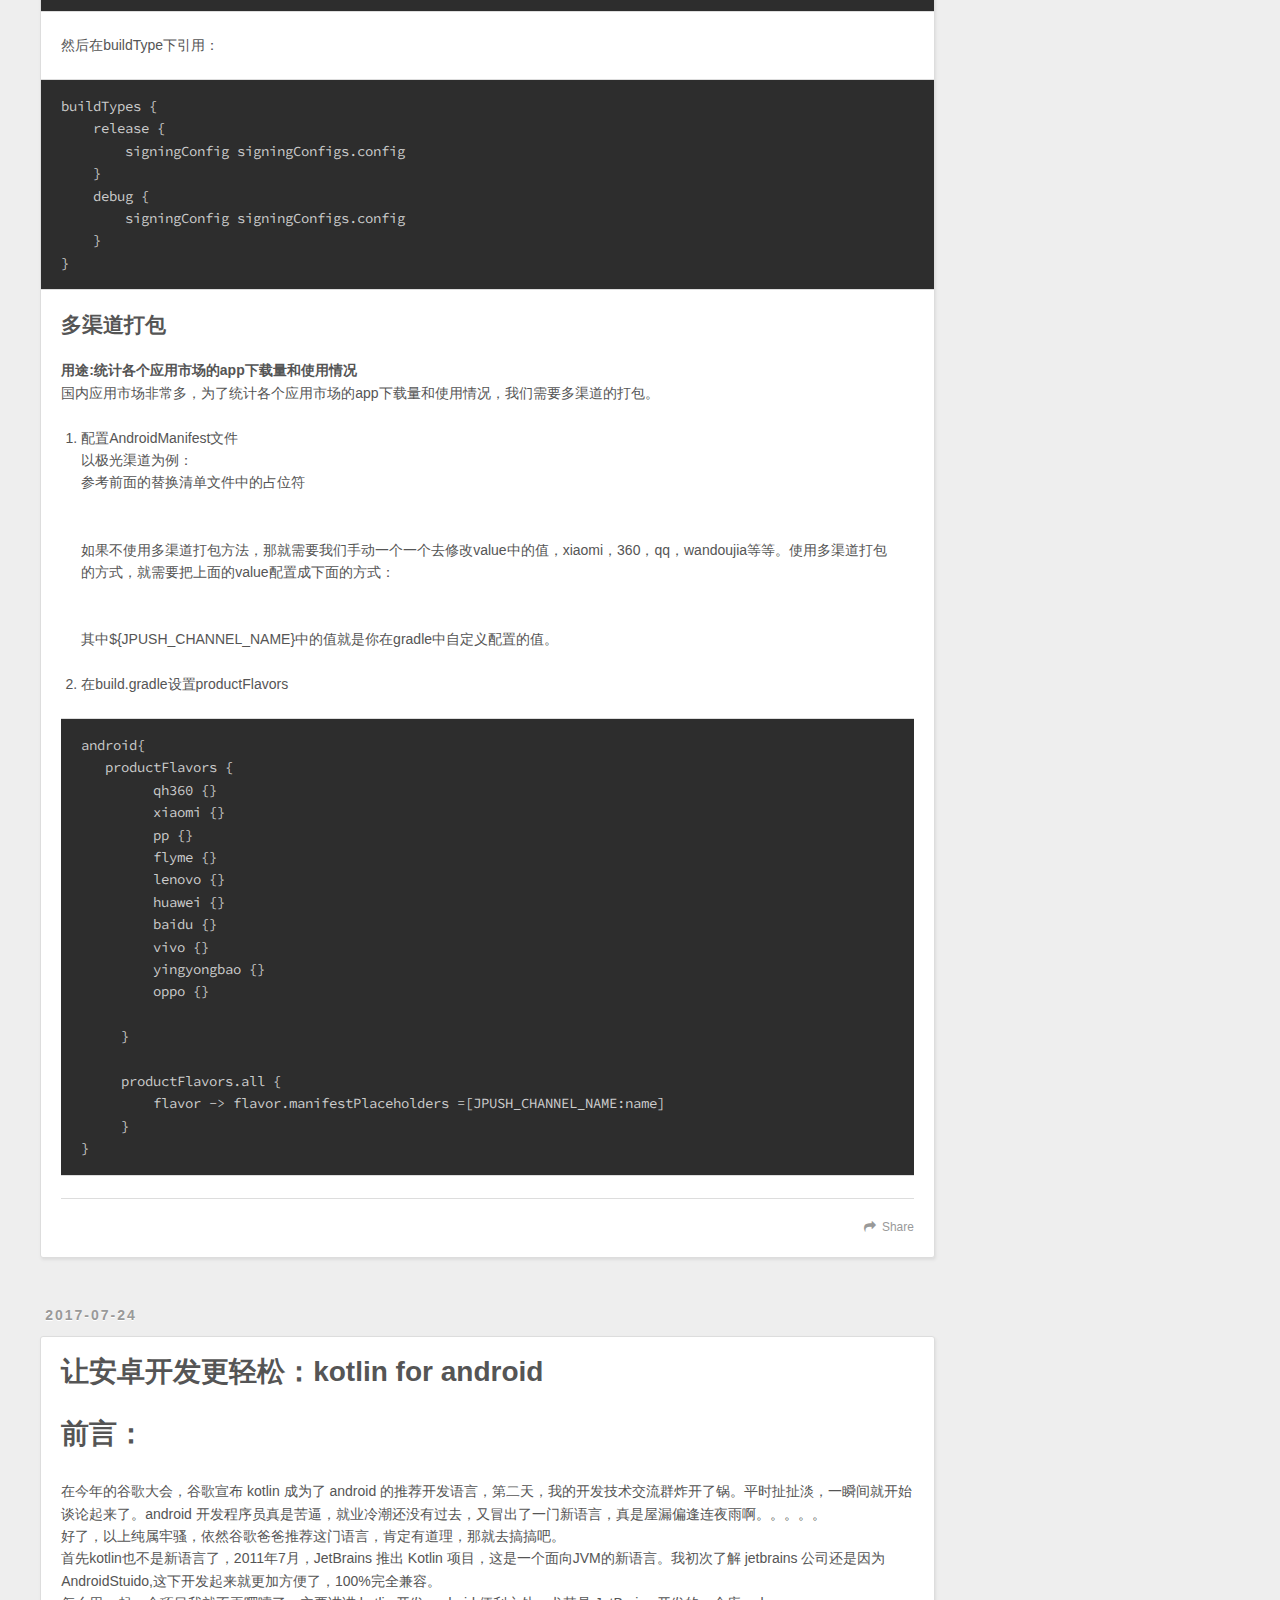
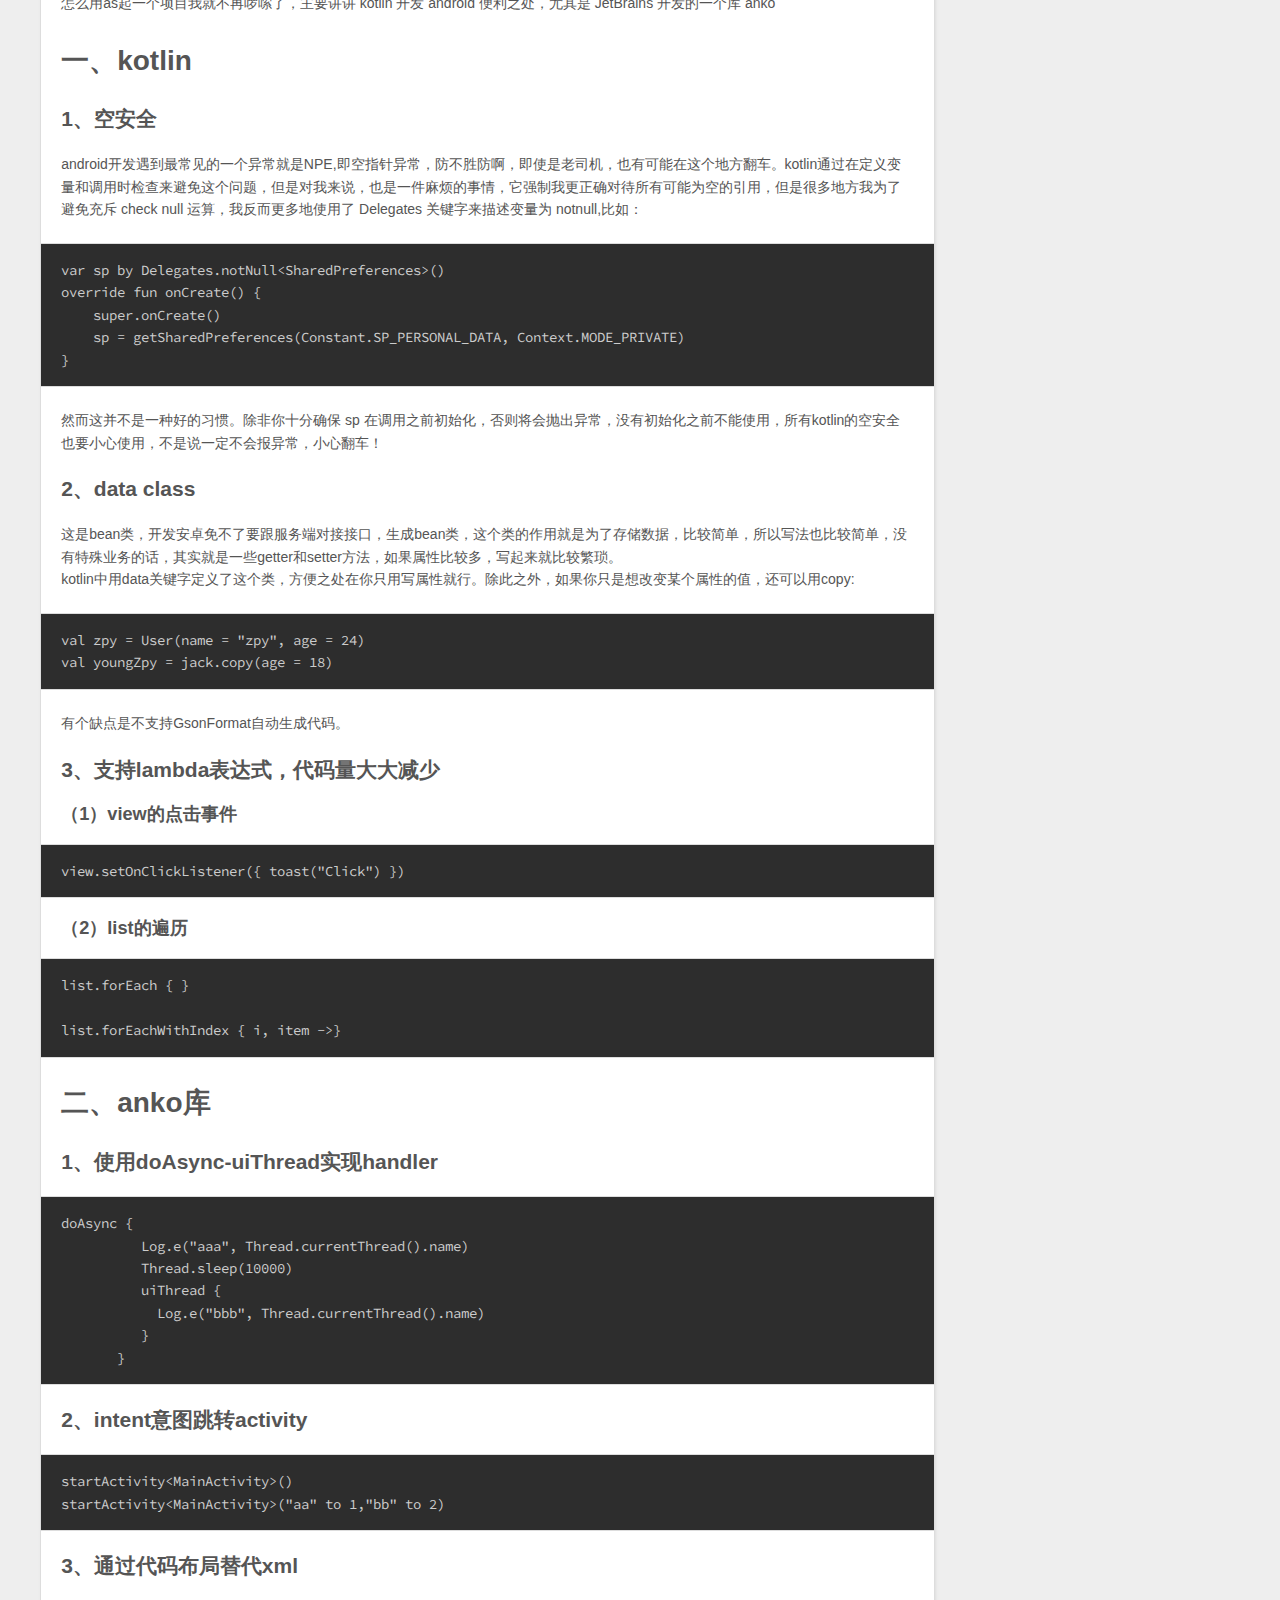
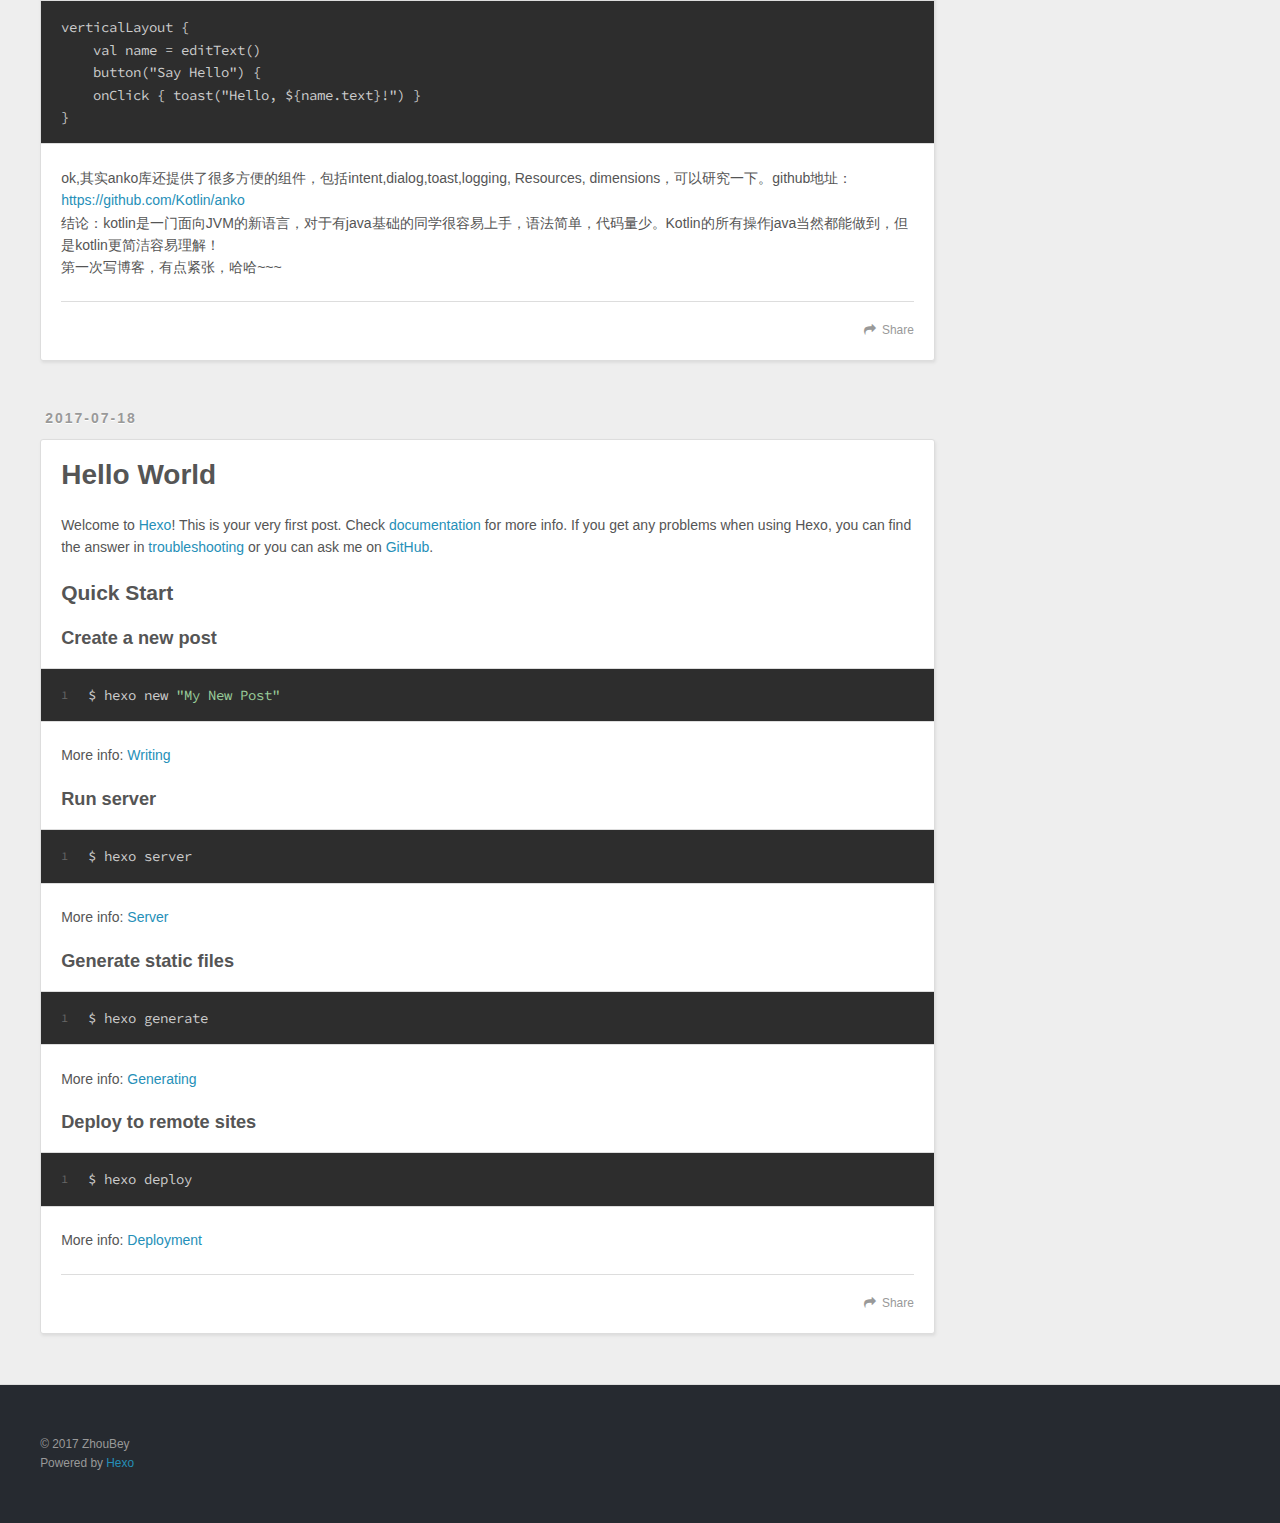
==== commit 0a9f5c8b: "Site updated: 2017-07-30 23:54:56" ====
--- a/index.html
+++ b/index.html
@@ -87,7 +87,7 @@
     <div class="article-entry" itemprop="articleBody">
       
         <p>Android 构建系统编译应用资源和源代码，然后将它们打包成可供开发者测试、部署、签署和分发的 APK。Android Studio 使用 Gradle 这一高级构建工具包来自动化执行和管理构建流程，同时也可以进行灵活的自定义构建配置。<br>Gradle 和 Android 插件独立于 Android Studio 运行。这意味着，我们可以在 Android Studio 内、命令行工具构建 Android 应用。本文主要讲述怎么在 android studio 中配置gradle。</p>
-<h1 id="构建流程"><a href="#构建流程" class="headerlink" title="构建流程"></a>构建流程</h1><p><img src="https://developer.android.com/images/tools/studio/build-process_2x.png" alt="alt text" title="典型 Android 应用模块的构建流程。"></p>
+<h1 id="构建流程"><a href="#构建流程" class="headerlink" title="构建流程"></a>构建流程</h1><p><img src="/2017/07/30/android-gradle打包配置/gradle.png" alt="gradle"></p>
 <h1 id="自定义配置"><a href="#自定义配置" class="headerlink" title="自定义配置"></a>自定义配置</h1><h2 id="替换清单文件中的占位符"><a href="#替换清单文件中的占位符" class="headerlink" title="替换清单文件中的占位符"></a>替换清单文件中的占位符</h2><p><strong>用途：可以配置第三方服务账号</strong></p>
 <p>比如我们要配置极光推送的APP_KEY</p>
 <pre><code>&lt;meta-data
@@ -164,7 +164,7 @@
       
     </div>
     <footer class="article-footer">
-      <a data-url="http://yoursite.com/2017/07/30/android-gradle打包配置/" data-id="cj5qwfahe0000t9fy8hc6mvu6" class="article-share-link">Share</a>
+      <a data-url="http://yoursite.com/2017/07/30/android-gradle打包配置/" data-id="cj5qwpmd400000pfyj1ktfxqg" class="article-share-link">Share</a>
       
       
     </footer>
@@ -231,7 +231,7 @@
       
     </div>
     <footer class="article-footer">
-      <a data-url="http://yoursite.com/2017/07/24/让安卓开发更轻松：kotlin-for-android/" data-id="cj5qwfahl0002t9fy4w7ursfi" class="article-share-link">Share</a>
+      <a data-url="http://yoursite.com/2017/07/24/让安卓开发更轻松：kotlin-for-android/" data-id="cj5qwpmdv00020pfy9847nj7y" class="article-share-link">Share</a>
       
       
     </footer>
@@ -276,7 +276,7 @@
       
     </div>
     <footer class="article-footer">
-      <a data-url="http://yoursite.com/2017/07/18/hello-world/" data-id="cj5qwfahj0001t9fys4mjln4z" class="article-share-link">Share</a>
+      <a data-url="http://yoursite.com/2017/07/18/hello-world/" data-id="cj5qwpmdt00010pfy1ezkvwh2" class="article-share-link">Share</a>
       
       
     </footer>
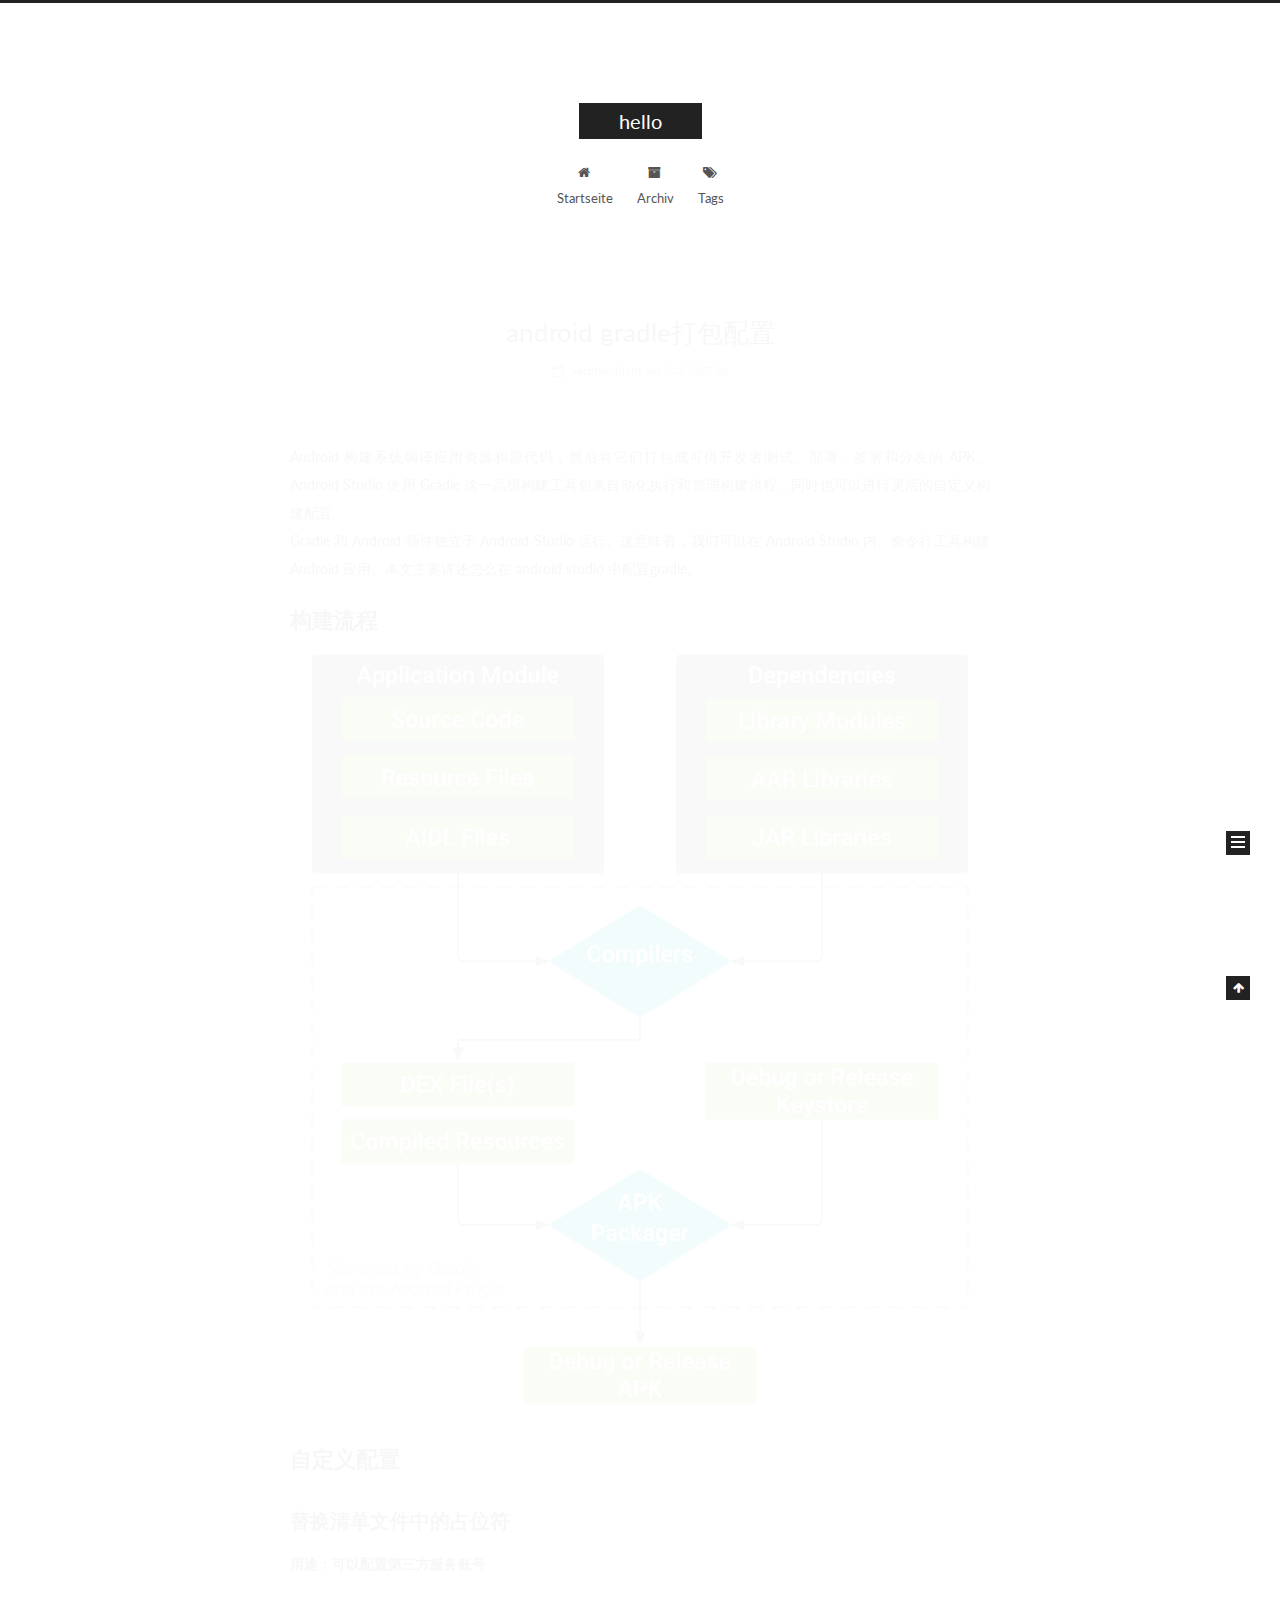
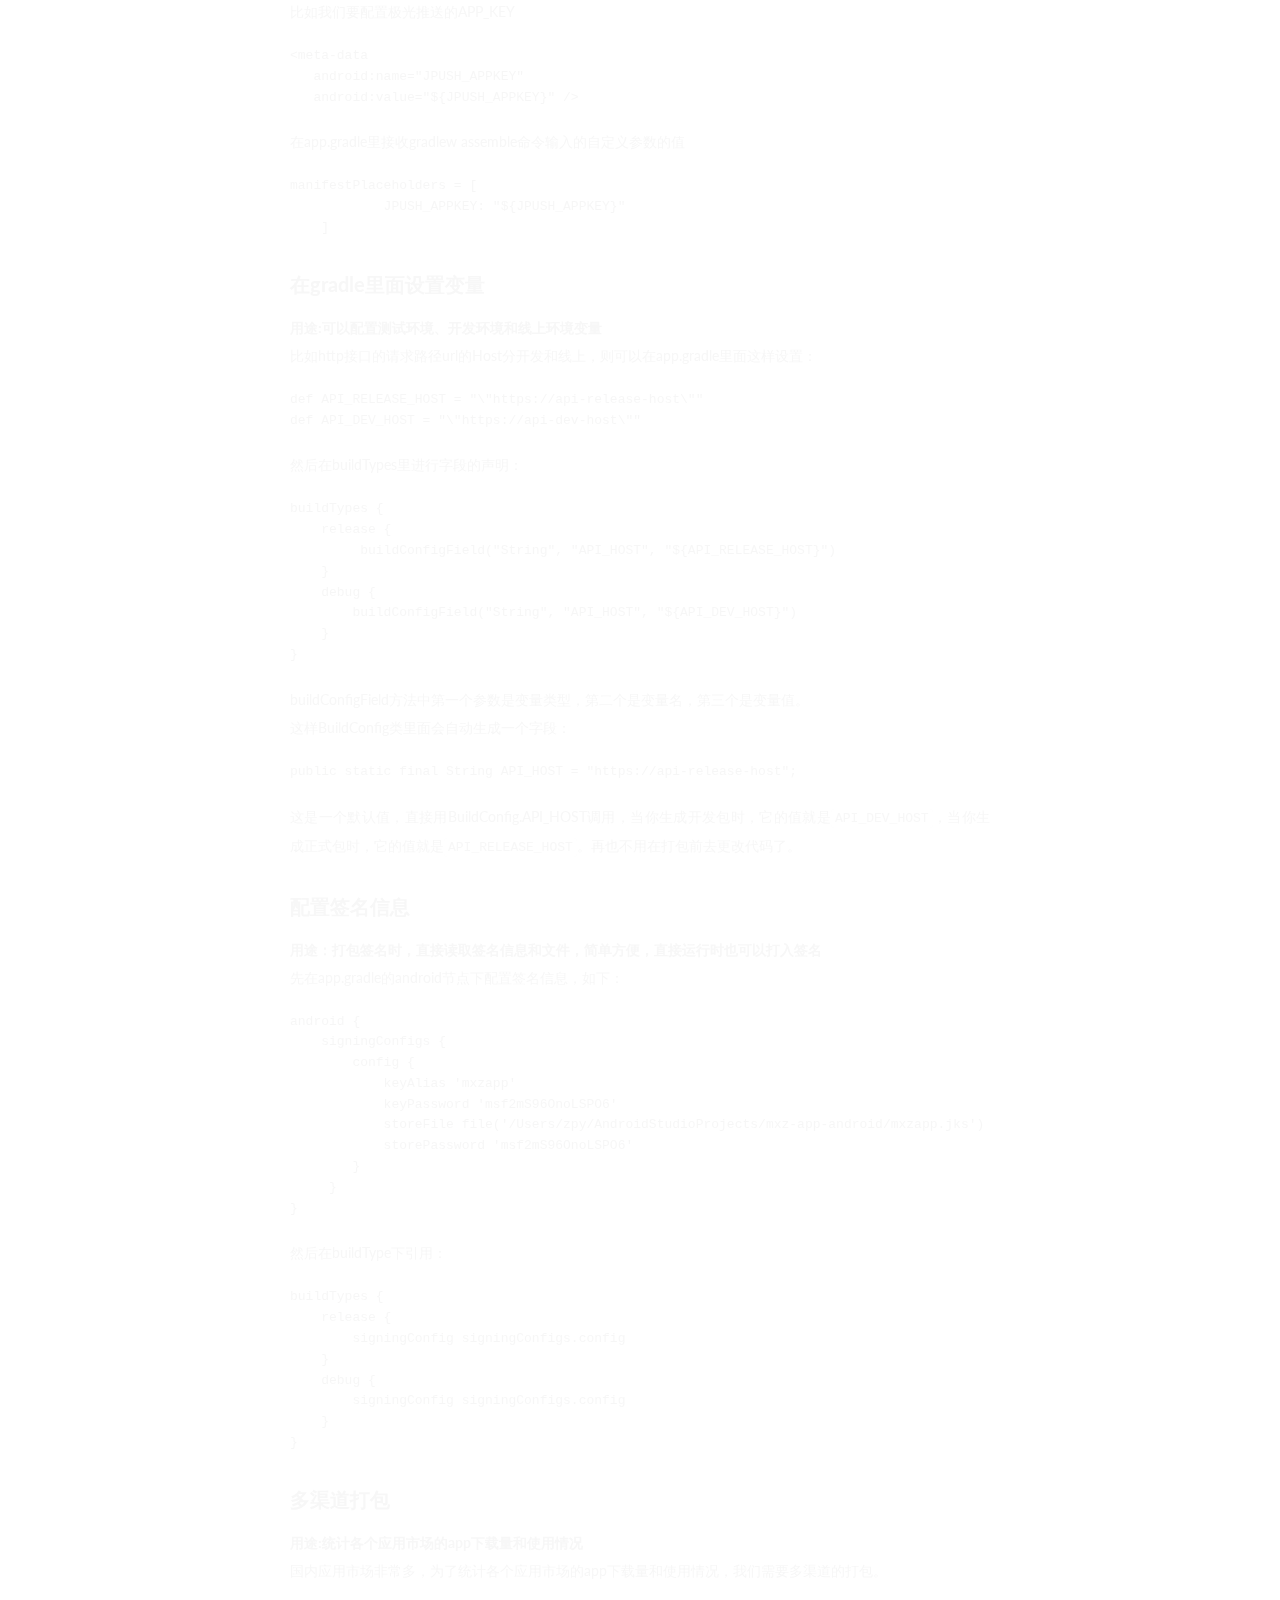
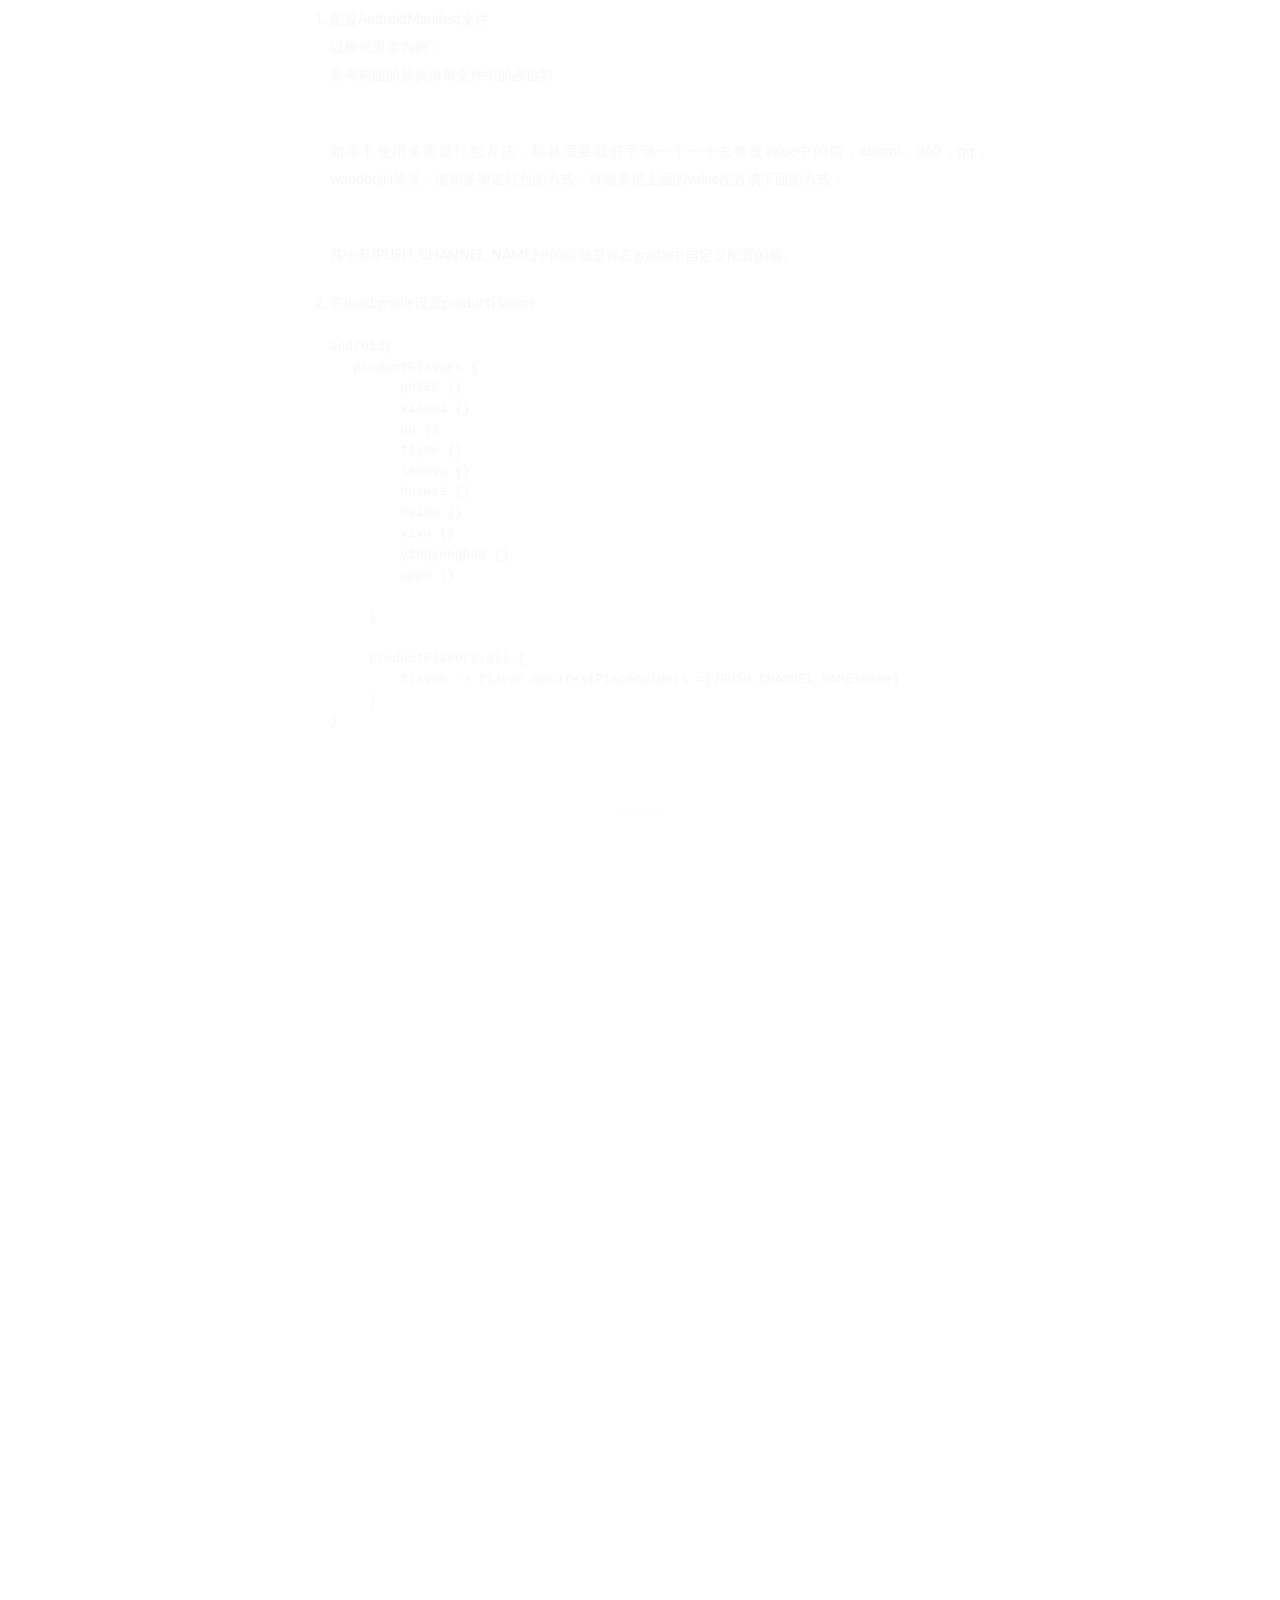
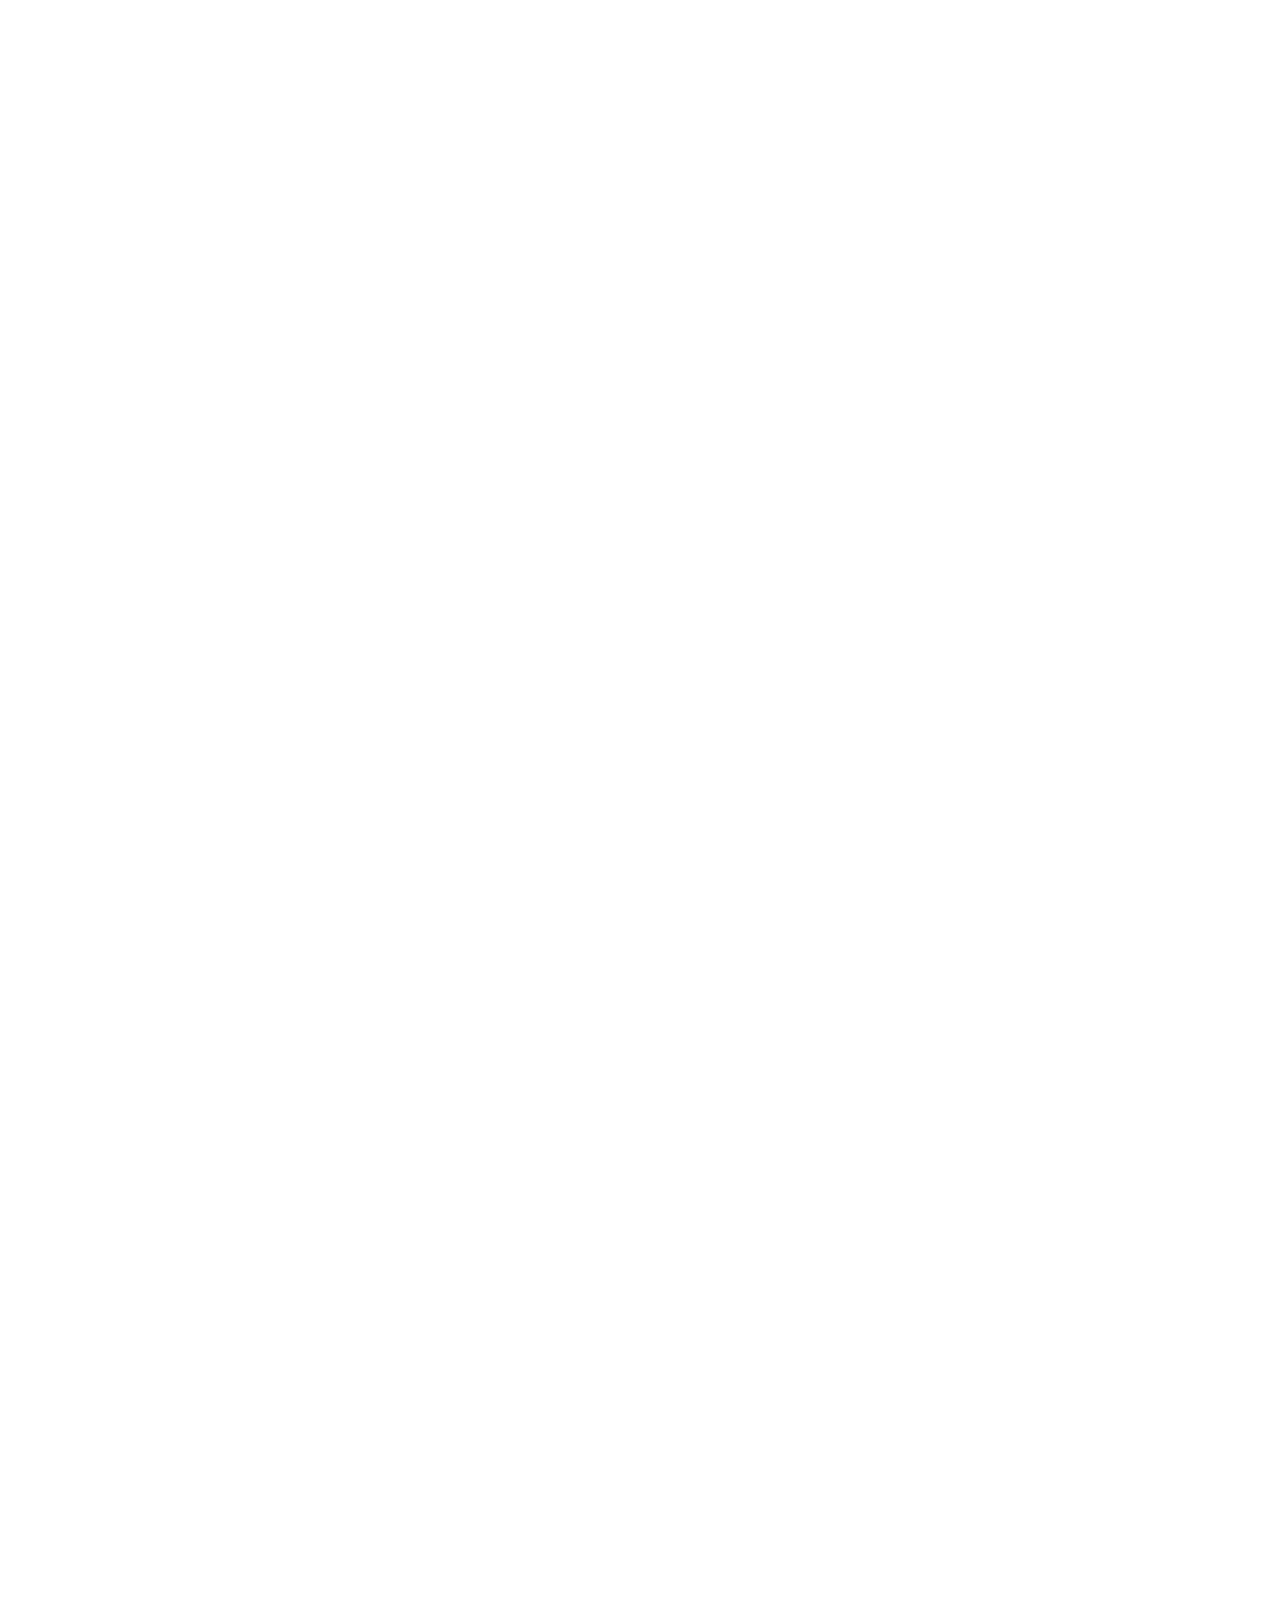
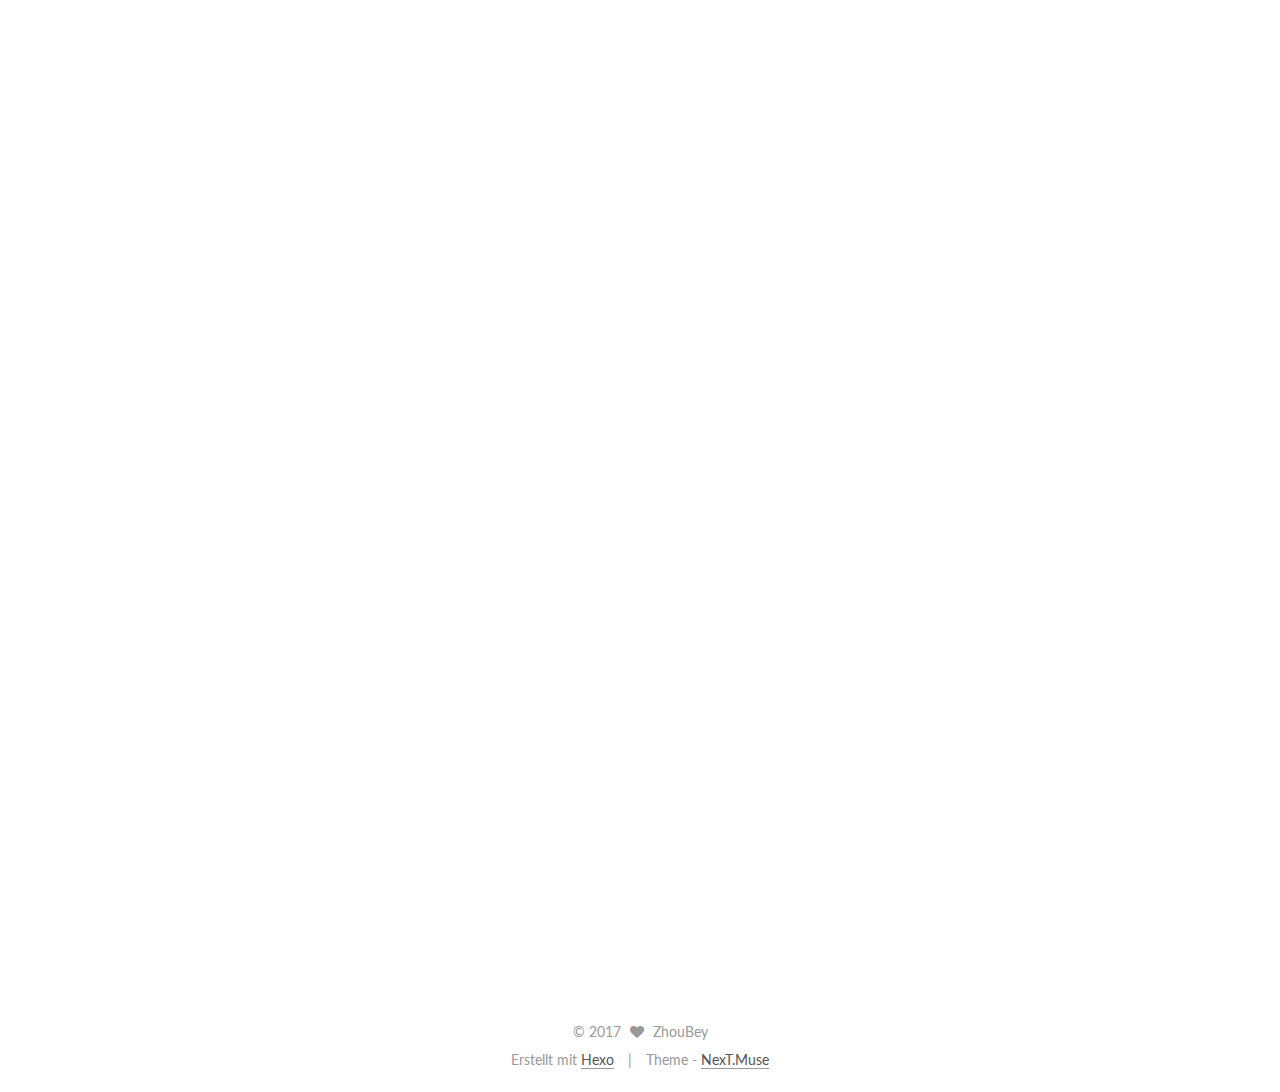
==== commit f9010978: "Site updated: 2017-07-31 19:14:36" ====
--- a/index.html
+++ b/index.html
@@ -1,11 +1,99 @@
 <!DOCTYPE html>
-<html>
+
+
+
+  
+
+
+<html class="theme-next muse use-motion" lang="zh">
 <head>
-  <meta charset="utf-8">
-  
-  <title>hello</title>
-  <meta name="viewport" content="width=device-width, initial-scale=1, maximum-scale=1">
-  <meta name="description" content="zpy">
+  <meta charset="UTF-8"/>
+<meta http-equiv="X-UA-Compatible" content="IE=edge" />
+<meta name="viewport" content="width=device-width, initial-scale=1, maximum-scale=1"/>
+
+
+
+
+
+
+
+
+
+<meta http-equiv="Cache-Control" content="no-transform" />
+<meta http-equiv="Cache-Control" content="no-siteapp" />
+
+
+
+
+
+
+
+
+
+
+
+
+
+
+
+  
+  
+  <link href="/lib/fancybox/source/jquery.fancybox.css?v=2.1.5" rel="stylesheet" type="text/css" />
+
+
+
+
+  
+  
+  
+  
+
+  
+    
+    
+  
+
+  
+
+  
+
+  
+
+  
+
+  
+    
+    
+    <link href="//fonts.googleapis.com/css?family=Lato:300,300italic,400,400italic,700,700italic&subset=latin,latin-ext" rel="stylesheet" type="text/css">
+  
+
+
+
+
+
+
+<link href="/lib/font-awesome/css/font-awesome.min.css?v=4.6.2" rel="stylesheet" type="text/css" />
+
+<link href="/css/main.css?v=5.1.1" rel="stylesheet" type="text/css" />
+
+
+  <meta name="keywords" content="Hexo, NexT" />
+
+
+
+
+
+
+
+
+  <link rel="shortcut icon" type="image/x-icon" href="/favicon.ico?v=5.1.1" />
+
+
+
+
+
+
+<meta name="description" content="zpy">
 <meta property="og:type" content="website">
 <meta property="og:title" content="hello">
 <meta property="og:url" content="http://yoursite.com/index.html">
@@ -14,79 +102,229 @@
 <meta name="twitter:card" content="summary">
 <meta name="twitter:title" content="hello">
 <meta name="twitter:description" content="zpy">
-  
-    <link rel="alternate" href="/atom.xml" title="hello" type="application/atom+xml">
-  
-  
-    <link rel="icon" href="/favicon.png">
-  
-  
-    <link href="//fonts.googleapis.com/css?family=Source+Code+Pro" rel="stylesheet" type="text/css">
-  
-  <link rel="stylesheet" href="/css/style.css">
-  
+
+
+
+<script type="text/javascript" id="hexo.configurations">
+  var NexT = window.NexT || {};
+  var CONFIG = {
+    root: '/',
+    scheme: 'Muse',
+    sidebar: {"position":"left","display":"post","offset":12,"offset_float":0,"b2t":false,"scrollpercent":false,"onmobile":false},
+    fancybox: true,
+    motion: true,
+    duoshuo: {
+      userId: '0',
+      author: 'Author'
+    },
+    algolia: {
+      applicationID: '',
+      apiKey: '',
+      indexName: '',
+      hits: {"per_page":10},
+      labels: {"input_placeholder":"Search for Posts","hits_empty":"We didn't find any results for the search: ${query}","hits_stats":"${hits} results found in ${time} ms"}
+    }
+  };
+</script>
+
+
+
+  <link rel="canonical" href="http://yoursite.com/"/>
+
+
+
+
+
+  <title>hello</title>
+  
+
+
+
+
+
+
+
+
+
+
+
+
+
 
 </head>
 
-<body>
-  <div id="container">
-    <div id="wrap">
-      <header id="header">
-  <div id="banner"></div>
-  <div id="header-outer" class="outer">
-    <div id="header-title" class="inner">
-      <h1 id="logo-wrap">
-        <a href="/" id="logo">hello</a>
-      </h1>
-      
-    </div>
-    <div id="header-inner" class="inner">
-      <nav id="main-nav">
-        <a id="main-nav-toggle" class="nav-icon"></a>
-        
-          <a class="main-nav-link" href="/">Home</a>
-        
-          <a class="main-nav-link" href="/archives">Archives</a>
-        
-      </nav>
-      <nav id="sub-nav">
-        
-          <a id="nav-rss-link" class="nav-icon" href="/atom.xml" title="RSS Feed"></a>
-        
-        <a id="nav-search-btn" class="nav-icon" title="Search"></a>
-      </nav>
-      <div id="search-form-wrap">
-        <form action="//google.com/search" method="get" accept-charset="UTF-8" class="search-form"><input type="search" name="q" class="search-form-input" placeholder="Search"><button type="submit" class="search-form-submit">&#xF002;</button><input type="hidden" name="sitesearch" value="http://yoursite.com"></form>
-      </div>
-    </div>
+<body itemscope itemtype="http://schema.org/WebPage" lang="zh">
+
+  
+  
+    
+  
+
+  <div class="container sidebar-position-left 
+   page-home 
+ ">
+    <div class="headband"></div>
+
+    <header id="header" class="header" itemscope itemtype="http://schema.org/WPHeader">
+      <div class="header-inner"><div class="site-brand-wrapper">
+  <div class="site-meta ">
+    
+
+    <div class="custom-logo-site-title">
+      <a href="/"  class="brand" rel="start">
+        <span class="logo-line-before"><i></i></span>
+        <span class="site-title">hello</span>
+        <span class="logo-line-after"><i></i></span>
+      </a>
+    </div>
+      
+        <p class="site-subtitle"></p>
+      
   </div>
-</header>
-      <div class="outer">
-        <section id="main">
-  
-    <article id="post-android-gradle打包配置" class="article article-type-post" itemscope itemprop="blogPost">
-  <div class="article-meta">
-    <a href="/2017/07/30/android-gradle打包配置/" class="article-date">
-  <time datetime="2017-07-30T12:36:37.000Z" itemprop="datePublished">2017-07-30</time>
-</a>
-    
+
+  <div class="site-nav-toggle">
+    <button>
+      <span class="btn-bar"></span>
+      <span class="btn-bar"></span>
+      <span class="btn-bar"></span>
+    </button>
   </div>
-  <div class="article-inner">
-    
-    
-      <header class="article-header">
-        
-  
-    <h1 itemprop="name">
-      <a class="article-title" href="/2017/07/30/android-gradle打包配置/">android gradle打包配置</a>
-    </h1>
-  
-
+</div>
+
+<nav class="site-nav">
+  
+
+  
+    <ul id="menu" class="menu">
+      
+        
+        <li class="menu-item menu-item-home">
+          <a href="/" rel="section">
+            
+              <i class="menu-item-icon fa fa-fw fa-home"></i> <br />
+            
+            Startseite
+          </a>
+        </li>
+      
+        
+        <li class="menu-item menu-item-archives">
+          <a href="/archives/" rel="section">
+            
+              <i class="menu-item-icon fa fa-fw fa-archive"></i> <br />
+            
+            Archiv
+          </a>
+        </li>
+      
+        
+        <li class="menu-item menu-item-tags">
+          <a href="/tags/" rel="section">
+            
+              <i class="menu-item-icon fa fa-fw fa-tags"></i> <br />
+            
+            Tags
+          </a>
+        </li>
+      
+
+      
+    </ul>
+  
+
+  
+</nav>
+
+
+
+ </div>
+    </header>
+
+    <main id="main" class="main">
+      <div class="main-inner">
+        <div class="content-wrap">
+          <div id="content" class="content">
+            
+  <section id="posts" class="posts-expand">
+    
+      
+
+  
+
+  
+  
+  
+
+  <article class="post post-type-normal " itemscope itemtype="http://schema.org/Article">
+    <link itemprop="mainEntityOfPage" href="http://yoursite.com/2017/07/30/android-gradle打包配置/">
+
+    <span hidden itemprop="author" itemscope itemtype="http://schema.org/Person">
+      <meta itemprop="name" content="ZhouBey">
+      <meta itemprop="description" content="">
+      <meta itemprop="image" content="/images/avatar.gif">
+    </span>
+
+    <span hidden itemprop="publisher" itemscope itemtype="http://schema.org/Organization">
+      <meta itemprop="name" content="hello">
+    </span>
+
+    
+      <header class="post-header">
+
+        
+        
+          <h1 class="post-title" itemprop="name headline">
+                
+                <a class="post-title-link" href="/2017/07/30/android-gradle打包配置/" itemprop="url">android gradle打包配置</a></h1>
+        
+
+        <div class="post-meta">
+          <span class="post-time">
+            
+              <span class="post-meta-item-icon">
+                <i class="fa fa-calendar-o"></i>
+              </span>
+              
+                <span class="post-meta-item-text">Veröffentlicht am</span>
+              
+              <time title="Post created" itemprop="dateCreated datePublished" datetime="2017-07-30T20:36:37+08:00">
+                2017-07-30
+              </time>
+            
+
+            
+
+            
+          </span>
+
+          
+
+          
+            
+          
+
+          
+          
+
+          
+
+          
+
+          
+
+        </div>
       </header>
     
-    <div class="article-entry" itemprop="articleBody">
-      
-        <p>Android 构建系统编译应用资源和源代码，然后将它们打包成可供开发者测试、部署、签署和分发的 APK。Android Studio 使用 Gradle 这一高级构建工具包来自动化执行和管理构建流程，同时也可以进行灵活的自定义构建配置。<br>Gradle 和 Android 插件独立于 Android Studio 运行。这意味着，我们可以在 Android Studio 内、命令行工具构建 Android 应用。本文主要讲述怎么在 android studio 中配置gradle。</p>
+
+    <div class="post-body" itemprop="articleBody">
+
+      
+      
+
+      
+        
+          
+            <p>Android 构建系统编译应用资源和源代码，然后将它们打包成可供开发者测试、部署、签署和分发的 APK。Android Studio 使用 Gradle 这一高级构建工具包来自动化执行和管理构建流程，同时也可以进行灵活的自定义构建配置。<br>Gradle 和 Android 插件独立于 Android Studio 运行。这意味着，我们可以在 Android Studio 内、命令行工具构建 Android 应用。本文主要讲述怎么在 android studio 中配置gradle。</p>
 <h1 id="构建流程"><a href="#构建流程" class="headerlink" title="构建流程"></a>构建流程</h1><p><img src="/2017/07/30/android-gradle打包配置/gradle.png" alt="gradle"></p>
 <h1 id="自定义配置"><a href="#自定义配置" class="headerlink" title="自定义配置"></a>自定义配置</h1><h2 id="替换清单文件中的占位符"><a href="#替换清单文件中的占位符" class="headerlink" title="替换清单文件中的占位符"></a>替换清单文件中的占位符</h2><p><strong>用途：可以配置第三方服务账号</strong></p>
 <p>比如我们要配置极光推送的APP_KEY</p>
@@ -161,42 +399,117 @@
 </code></pre></li>
 </ol>
 
-      
-    </div>
-    <footer class="article-footer">
-      <a data-url="http://yoursite.com/2017/07/30/android-gradle打包配置/" data-id="cj5qwpmd400000pfyj1ktfxqg" class="article-share-link">Share</a>
-      
+          
+        
+      
+    </div>
+
+    <div>
+      
+    </div>
+
+    <div>
+      
+    </div>
+
+    <div>
+      
+    </div>
+
+    <footer class="post-footer">
+      
+
+      
+
+      
+
+      
+      
+        <div class="post-eof"></div>
       
     </footer>
-  </div>
-  
-</article>
-
-
-  
-    <article id="post-让安卓开发更轻松：kotlin-for-android" class="article article-type-post" itemscope itemprop="blogPost">
-  <div class="article-meta">
-    <a href="/2017/07/24/让安卓开发更轻松：kotlin-for-android/" class="article-date">
-  <time datetime="2017-07-24T15:35:21.000Z" itemprop="datePublished">2017-07-24</time>
-</a>
-    
-  </div>
-  <div class="article-inner">
-    
-    
-      <header class="article-header">
-        
-  
-    <h1 itemprop="name">
-      <a class="article-title" href="/2017/07/24/让安卓开发更轻松：kotlin-for-android/">让安卓开发更轻松：kotlin for android</a>
-    </h1>
-  
-
+  </article>
+
+
+    
+      
+
+  
+
+  
+  
+  
+
+  <article class="post post-type-normal " itemscope itemtype="http://schema.org/Article">
+    <link itemprop="mainEntityOfPage" href="http://yoursite.com/2017/07/24/让安卓开发更轻松：kotlin-for-android/">
+
+    <span hidden itemprop="author" itemscope itemtype="http://schema.org/Person">
+      <meta itemprop="name" content="ZhouBey">
+      <meta itemprop="description" content="">
+      <meta itemprop="image" content="/images/avatar.gif">
+    </span>
+
+    <span hidden itemprop="publisher" itemscope itemtype="http://schema.org/Organization">
+      <meta itemprop="name" content="hello">
+    </span>
+
+    
+      <header class="post-header">
+
+        
+        
+          <h1 class="post-title" itemprop="name headline">
+                
+                <a class="post-title-link" href="/2017/07/24/让安卓开发更轻松：kotlin-for-android/" itemprop="url">让安卓开发更轻松：kotlin for android</a></h1>
+        
+
+        <div class="post-meta">
+          <span class="post-time">
+            
+              <span class="post-meta-item-icon">
+                <i class="fa fa-calendar-o"></i>
+              </span>
+              
+                <span class="post-meta-item-text">Veröffentlicht am</span>
+              
+              <time title="Post created" itemprop="dateCreated datePublished" datetime="2017-07-24T23:35:21+08:00">
+                2017-07-24
+              </time>
+            
+
+            
+
+            
+          </span>
+
+          
+
+          
+            
+          
+
+          
+          
+
+          
+
+          
+
+          
+
+        </div>
       </header>
     
-    <div class="article-entry" itemprop="articleBody">
-      
-        <h1 id="前言："><a href="#前言：" class="headerlink" title="前言："></a>前言：</h1><p>在今年的谷歌大会，谷歌宣布 kotlin 成为了 android 的推荐开发语言，第二天，我的开发技术交流群炸开了锅。平时扯扯淡，一瞬间就开始谈论起来了。android 开发程序员真是苦逼，就业冷潮还没有过去，又冒出了一门新语言，真是屋漏偏逢连夜雨啊。。。。。<br>好了，以上纯属牢骚，依然谷歌爸爸推荐这门语言，肯定有道理，那就去搞搞吧。<br>首先kotlin也不是新语言了，2011年7月，JetBrains 推出 Kotlin 项目，这是一个面向JVM的新语言。我初次了解 jetbrains 公司还是因为 AndroidStuido,这下开发起来就更加方便了，100%完全兼容。<br>怎么用as起一个项目我就不再啰嗦了，主要讲讲 kotlin 开发 android 便利之处，尤其是 JetBrains 开发的一个库 anko</p>
+
+    <div class="post-body" itemprop="articleBody">
+
+      
+      
+
+      
+        
+          
+            <h1 id="前言："><a href="#前言：" class="headerlink" title="前言："></a>前言：</h1><p>在今年的谷歌大会，谷歌宣布 kotlin 成为了 android 的推荐开发语言，第二天，我的开发技术交流群炸开了锅。平时扯扯淡，一瞬间就开始谈论起来了。android 开发程序员真是苦逼，就业冷潮还没有过去，又冒出了一门新语言，真是屋漏偏逢连夜雨啊。。。。。<br>好了，以上纯属牢骚，依然谷歌爸爸推荐这门语言，肯定有道理，那就去搞搞吧。<br>首先kotlin也不是新语言了，2011年7月，JetBrains 推出 Kotlin 项目，这是一个面向JVM的新语言。我初次了解 jetbrains 公司还是因为 AndroidStuido,这下开发起来就更加方便了，100%完全兼容。<br>怎么用as起一个项目我就不再啰嗦了，主要讲讲 kotlin 开发 android 便利之处，尤其是 JetBrains 开发的一个库 anko</p>
 <h1 id="一、kotlin"><a href="#一、kotlin" class="headerlink" title="一、kotlin"></a>一、kotlin</h1><h2 id="1、空安全"><a href="#1、空安全" class="headerlink" title="1、空安全"></a>1、空安全</h2><p>  android开发遇到最常见的一个异常就是NPE,即空指针异常，防不胜防啊，即使是老司机，也有可能在这个地方翻车。kotlin通过在定义变量和调用时检查来避免这个问题，但是对我来说，也是一件麻烦的事情，它强制我更正确对待所有可能为空的引用，但是很多地方我为了避免充斥 check null 运算，我反而更多地使用了 Delegates 关键字来描述变量为 notnull,比如：</p>
 <pre><code>var sp by Delegates.notNull&lt;SharedPreferences&gt;()
 override fun onCreate() {
@@ -228,42 +541,117 @@
 }
 </code></pre><p>ok,其实anko库还提供了很多方便的组件，包括intent,dialog,toast,logging, Resources, dimensions，可以研究一下。github地址：<a href="https://github.com/Kotlin/anko" target="_blank" rel="external">https://github.com/Kotlin/anko</a><br>结论：kotlin是一门面向JVM的新语言，对于有java基础的同学很容易上手，语法简单，代码量少。Kotlin的所有操作java当然都能做到，但是kotlin更简洁容易理解！<br>第一次写博客，有点紧张，哈哈~~~</p>
 
-      
-    </div>
-    <footer class="article-footer">
-      <a data-url="http://yoursite.com/2017/07/24/让安卓开发更轻松：kotlin-for-android/" data-id="cj5qwpmdv00020pfy9847nj7y" class="article-share-link">Share</a>
-      
+          
+        
+      
+    </div>
+
+    <div>
+      
+    </div>
+
+    <div>
+      
+    </div>
+
+    <div>
+      
+    </div>
+
+    <footer class="post-footer">
+      
+
+      
+
+      
+
+      
+      
+        <div class="post-eof"></div>
       
     </footer>
-  </div>
-  
-</article>
-
-
-  
-    <article id="post-hello-world" class="article article-type-post" itemscope itemprop="blogPost">
-  <div class="article-meta">
-    <a href="/2017/07/18/hello-world/" class="article-date">
-  <time datetime="2017-07-18T08:57:35.000Z" itemprop="datePublished">2017-07-18</time>
-</a>
-    
-  </div>
-  <div class="article-inner">
-    
-    
-      <header class="article-header">
-        
-  
-    <h1 itemprop="name">
-      <a class="article-title" href="/2017/07/18/hello-world/">Hello World</a>
-    </h1>
-  
-
+  </article>
+
+
+    
+      
+
+  
+
+  
+  
+  
+
+  <article class="post post-type-normal " itemscope itemtype="http://schema.org/Article">
+    <link itemprop="mainEntityOfPage" href="http://yoursite.com/2017/07/18/hello-world/">
+
+    <span hidden itemprop="author" itemscope itemtype="http://schema.org/Person">
+      <meta itemprop="name" content="ZhouBey">
+      <meta itemprop="description" content="">
+      <meta itemprop="image" content="/images/avatar.gif">
+    </span>
+
+    <span hidden itemprop="publisher" itemscope itemtype="http://schema.org/Organization">
+      <meta itemprop="name" content="hello">
+    </span>
+
+    
+      <header class="post-header">
+
+        
+        
+          <h1 class="post-title" itemprop="name headline">
+                
+                <a class="post-title-link" href="/2017/07/18/hello-world/" itemprop="url">Hello World</a></h1>
+        
+
+        <div class="post-meta">
+          <span class="post-time">
+            
+              <span class="post-meta-item-icon">
+                <i class="fa fa-calendar-o"></i>
+              </span>
+              
+                <span class="post-meta-item-text">Veröffentlicht am</span>
+              
+              <time title="Post created" itemprop="dateCreated datePublished" datetime="2017-07-18T16:57:35+08:00">
+                2017-07-18
+              </time>
+            
+
+            
+
+            
+          </span>
+
+          
+
+          
+            
+          
+
+          
+          
+
+          
+
+          
+
+          
+
+        </div>
       </header>
     
-    <div class="article-entry" itemprop="articleBody">
-      
-        <p>Welcome to <a href="https://hexo.io/" target="_blank" rel="external">Hexo</a>! This is your very first post. Check <a href="https://hexo.io/docs/" target="_blank" rel="external">documentation</a> for more info. If you get any problems when using Hexo, you can find the answer in <a href="https://hexo.io/docs/troubleshooting.html" target="_blank" rel="external">troubleshooting</a> or you can ask me on <a href="https://github.com/hexojs/hexo/issues" target="_blank" rel="external">GitHub</a>.</p>
+
+    <div class="post-body" itemprop="articleBody">
+
+      
+      
+
+      
+        
+          
+            <p>Welcome to <a href="https://hexo.io/" target="_blank" rel="external">Hexo</a>! This is your very first post. Check <a href="https://hexo.io/docs/" target="_blank" rel="external">documentation</a> for more info. If you get any problems when using Hexo, you can find the answer in <a href="https://hexo.io/docs/troubleshooting.html" target="_blank" rel="external">troubleshooting</a> or you can ask me on <a href="https://github.com/hexojs/hexo/issues" target="_blank" rel="external">GitHub</a>.</p>
 <h2 id="Quick-Start"><a href="#Quick-Start" class="headerlink" title="Quick Start"></a>Quick Start</h2><h3 id="Create-a-new-post"><a href="#Create-a-new-post" class="headerlink" title="Create a new post"></a>Create a new post</h3><figure class="highlight bash"><table><tr><td class="gutter"><pre><div class="line">1</div></pre></td><td class="code"><pre><div class="line">$ hexo new <span class="string">"My New Post"</span></div></pre></td></tr></table></figure>
 <p>More info: <a href="https://hexo.io/docs/writing.html" target="_blank" rel="external">Writing</a></p>
 <h3 id="Run-server"><a href="#Run-server" class="headerlink" title="Run server"></a>Run server</h3><figure class="highlight bash"><table><tr><td class="gutter"><pre><div class="line">1</div></pre></td><td class="code"><pre><div class="line">$ hexo server</div></pre></td></tr></table></figure>
@@ -273,96 +661,283 @@
 <h3 id="Deploy-to-remote-sites"><a href="#Deploy-to-remote-sites" class="headerlink" title="Deploy to remote sites"></a>Deploy to remote sites</h3><figure class="highlight bash"><table><tr><td class="gutter"><pre><div class="line">1</div></pre></td><td class="code"><pre><div class="line">$ hexo deploy</div></pre></td></tr></table></figure>
 <p>More info: <a href="https://hexo.io/docs/deployment.html" target="_blank" rel="external">Deployment</a></p>
 
-      
-    </div>
-    <footer class="article-footer">
-      <a data-url="http://yoursite.com/2017/07/18/hello-world/" data-id="cj5qwpmdt00010pfy1ezkvwh2" class="article-share-link">Share</a>
-      
+          
+        
+      
+    </div>
+
+    <div>
+      
+    </div>
+
+    <div>
+      
+    </div>
+
+    <div>
+      
+    </div>
+
+    <footer class="post-footer">
+      
+
+      
+
+      
+
+      
+      
+        <div class="post-eof"></div>
       
     </footer>
+  </article>
+
+
+    
+  </section>
+
+  
+
+
+          </div>
+          
+
+
+          
+
+        </div>
+        
+          
+  
+  <div class="sidebar-toggle">
+    <div class="sidebar-toggle-line-wrap">
+      <span class="sidebar-toggle-line sidebar-toggle-line-first"></span>
+      <span class="sidebar-toggle-line sidebar-toggle-line-middle"></span>
+      <span class="sidebar-toggle-line sidebar-toggle-line-last"></span>
+    </div>
   </div>
-  
-</article>
-
-
-  
-
-</section>
-        
-          <aside id="sidebar">
-  
-    
-
-  
-    
-
-  
-    
-  
-    
-  <div class="widget-wrap">
-    <h3 class="widget-title">Archives</h3>
-    <div class="widget">
-      <ul class="archive-list"><li class="archive-list-item"><a class="archive-list-link" href="/archives/2017/07/">July 2017</a></li></ul>
-    </div>
+
+  <aside id="sidebar" class="sidebar">
+    
+    <div class="sidebar-inner">
+
+      
+
+      
+
+      <section class="site-overview sidebar-panel sidebar-panel-active">
+        <div class="site-author motion-element" itemprop="author" itemscope itemtype="http://schema.org/Person">
+          <img class="site-author-image" itemprop="image"
+               src="/images/avatar.gif"
+               alt="ZhouBey" />
+          <p class="site-author-name" itemprop="name">ZhouBey</p>
+           
+              <p class="site-description motion-element" itemprop="description">zpy</p>
+          
+        </div>
+        <nav class="site-state motion-element">
+
+          
+            <div class="site-state-item site-state-posts">
+              <a href="/archives/">
+                <span class="site-state-item-count">3</span>
+                <span class="site-state-item-name">Artikel</span>
+              </a>
+            </div>
+          
+
+          
+
+          
+
+        </nav>
+
+        
+
+        <div class="links-of-author motion-element">
+          
+        </div>
+
+        
+        
+
+        
+        
+
+        
+
+
+      </section>
+
+      
+
+      
+
+    </div>
+  </aside>
+
+
+        
+      </div>
+    </main>
+
+    <footer id="footer" class="footer">
+      <div class="footer-inner">
+        <div class="copyright" >
+  
+  &copy; 
+  <span itemprop="copyrightYear">2017</span>
+  <span class="with-love">
+    <i class="fa fa-heart"></i>
+  </span>
+  <span class="author" itemprop="copyrightHolder">ZhouBey</span>
+</div>
+
+
+<div class="powered-by">
+  Erstellt mit  <a class="theme-link" href="https://hexo.io">Hexo</a>
+</div>
+
+<div class="theme-info">
+  Theme -
+  <a class="theme-link" href="https://github.com/iissnan/hexo-theme-next">
+    NexT.Muse
+  </a>
+</div>
+
+
+        
+
+        
+      </div>
+    </footer>
+
+    
+      <div class="back-to-top">
+        <i class="fa fa-arrow-up"></i>
+        
+      </div>
+    
+
   </div>
 
-
-  
-    
-  <div class="widget-wrap">
-    <h3 class="widget-title">Recent Posts</h3>
-    <div class="widget">
-      <ul>
-        
-          <li>
-            <a href="/2017/07/30/android-gradle打包配置/">android gradle打包配置</a>
-          </li>
-        
-          <li>
-            <a href="/2017/07/24/让安卓开发更轻松：kotlin-for-android/">让安卓开发更轻松：kotlin for android</a>
-          </li>
-        
-          <li>
-            <a href="/2017/07/18/hello-world/">Hello World</a>
-          </li>
-        
-      </ul>
-    </div>
-  </div>
-
-  
-</aside>
-        
-      </div>
-      <footer id="footer">
-  
-  <div class="outer">
-    <div id="footer-info" class="inner">
-      &copy; 2017 ZhouBey<br>
-      Powered by <a href="http://hexo.io/" target="_blank">Hexo</a>
-    </div>
-  </div>
-</footer>
-    </div>
-    <nav id="mobile-nav">
-  
-    <a href="/" class="mobile-nav-link">Home</a>
-  
-    <a href="/archives" class="mobile-nav-link">Archives</a>
-  
-</nav>
-    
-
-<script src="//ajax.googleapis.com/ajax/libs/jquery/2.0.3/jquery.min.js"></script>
-
-
-  <link rel="stylesheet" href="/fancybox/jquery.fancybox.css">
-  <script src="/fancybox/jquery.fancybox.pack.js"></script>
-
-
-<script src="/js/script.js"></script>
-
-  </div>
+  
+
+<script type="text/javascript">
+  if (Object.prototype.toString.call(window.Promise) !== '[object Function]') {
+    window.Promise = null;
+  }
+</script>
+
+
+
+
+
+
+
+
+
+  
+
+
+
+
+
+
+
+
+
+
+
+
+  
+  <script type="text/javascript" src="/lib/jquery/index.js?v=2.1.3"></script>
+
+  
+  <script type="text/javascript" src="/lib/fastclick/lib/fastclick.min.js?v=1.0.6"></script>
+
+  
+  <script type="text/javascript" src="/lib/jquery_lazyload/jquery.lazyload.js?v=1.9.7"></script>
+
+  
+  <script type="text/javascript" src="/lib/velocity/velocity.min.js?v=1.2.1"></script>
+
+  
+  <script type="text/javascript" src="/lib/velocity/velocity.ui.min.js?v=1.2.1"></script>
+
+  
+  <script type="text/javascript" src="/lib/fancybox/source/jquery.fancybox.pack.js?v=2.1.5"></script>
+
+
+  
+
+
+  <script type="text/javascript" src="/js/src/utils.js?v=5.1.1"></script>
+
+  <script type="text/javascript" src="/js/src/motion.js?v=5.1.1"></script>
+
+
+
+  
+  
+
+  
+    <script type="text/javascript" src="/js/src/scrollspy.js?v=5.1.1"></script>
+<script type="text/javascript" src="/js/src/post-details.js?v=5.1.1"></script>
+
+  
+
+  
+
+
+  <script type="text/javascript" src="/js/src/bootstrap.js?v=5.1.1"></script>
+
+
+
+  
+
+
+  
+
+
+
+
+	
+
+
+
+
+
+  
+
+
+
+
+
+  
+
+
+
+
+
+
+  
+
+
+
+
+
+  
+
+  
+
+  
+
+  
+
+  
+
+  
+
 </body>
-</html>+</html>
--- a/css/main.css
+++ b/css/main.css
@@ -0,0 +1,2518 @@
+/* normalize.css v3.0.2 | MIT License | git.io/normalize */
+html {
+  font-family: sans-serif; /* 1 */
+  -ms-text-size-adjust: 100%; /* 2 */
+  -webkit-text-size-adjust: 100%; /* 2 */
+}
+body {
+  margin: 0;
+}
+article,
+aside,
+details,
+figcaption,
+figure,
+footer,
+header,
+hgroup,
+main,
+menu,
+nav,
+section,
+summary {
+  display: block;
+}
+audio,
+canvas,
+progress,
+video {
+  display: inline-block; /* 1 */
+  vertical-align: baseline; /* 2 */
+}
+audio:not([controls]) {
+  display: none;
+  height: 0;
+}
+[hidden],
+template {
+  display: none;
+}
+a {
+  background-color: transparent;
+}
+a:active,
+a:hover {
+  outline: 0;
+}
+abbr[title] {
+  border-bottom: 1px dotted;
+}
+b,
+strong {
+  font-weight: bold;
+}
+dfn {
+  font-style: italic;
+}
+h1 {
+  font-size: 2em;
+  margin: 0.67em 0;
+}
+mark {
+  background: #ff0;
+  color: #000;
+}
+small {
+  font-size: 80%;
+}
+sub,
+sup {
+  font-size: 75%;
+  line-height: 0;
+  position: relative;
+  vertical-align: baseline;
+}
+sup {
+  top: -0.5em;
+}
+sub {
+  bottom: -0.25em;
+}
+img {
+  border: 0;
+}
+svg:not(:root) {
+  overflow: hidden;
+}
+figure {
+  margin: 1em 40px;
+}
+hr {
+  -moz-box-sizing: content-box;
+  box-sizing: content-box;
+  height: 0;
+}
+pre {
+  overflow: auto;
+}
+code,
+kbd,
+pre,
+samp {
+  font-family: monospace, monospace;
+  font-size: 1em;
+}
+button,
+input,
+optgroup,
+select,
+textarea {
+  color: inherit; /* 1 */
+  font: inherit; /* 2 */
+  margin: 0; /* 3 */
+}
+button {
+  overflow: visible;
+}
+button,
+select {
+  text-transform: none;
+}
+button,
+html input[type="button"],
+input[type="reset"],
+input[type="submit"] {
+  -webkit-appearance: button; /* 2 */
+  cursor: pointer; /* 3 */
+}
+button[disabled],
+html input[disabled] {
+  cursor: default;
+}
+button::-moz-focus-inner,
+input::-moz-focus-inner {
+  border: 0;
+  padding: 0;
+}
+input {
+  line-height: normal;
+}
+input[type="checkbox"],
+input[type="radio"] {
+  box-sizing: border-box; /* 1 */
+  padding: 0; /* 2 */
+}
+input[type="number"]::-webkit-inner-spin-button,
+input[type="number"]::-webkit-outer-spin-button {
+  height: auto;
+}
+input[type="search"] {
+  -webkit-appearance: textfield; /* 1 */
+  -moz-box-sizing: content-box;
+  -webkit-box-sizing: content-box; /* 2 */
+  box-sizing: content-box;
+}
+input[type="search"]::-webkit-search-cancel-button,
+input[type="search"]::-webkit-search-decoration {
+  -webkit-appearance: none;
+}
+fieldset {
+  border: 1px solid #c0c0c0;
+  margin: 0 2px;
+  padding: 0.35em 0.625em 0.75em;
+}
+legend {
+  border: 0; /* 1 */
+  padding: 0; /* 2 */
+}
+textarea {
+  overflow: auto;
+}
+optgroup {
+  font-weight: bold;
+}
+table {
+  border-collapse: collapse;
+  border-spacing: 0;
+}
+td,
+th {
+  padding: 0;
+}
+::selection {
+  background: #262a30;
+  color: #fff;
+}
+body {
+  position: relative;
+  font-family: 'Lato', "PingFang SC", "Microsoft YaHei", sans-serif;
+  font-size: 14px;
+  line-height: 2;
+  color: #555;
+  background: #fff;
+}
+@media (max-width: 767px) {
+  body {
+    padding-right: 0 !important;
+  }
+}
+@media (min-width: 768px) and (max-width: 991px) {
+  body {
+    padding-right: 0 !important;
+  }
+}
+@media (min-width: 1600px) {
+  body {
+    font-size: 16px;
+  }
+}
+h1,
+h2,
+h3,
+h4,
+h5,
+h6 {
+  margin: 0;
+  padding: 0;
+  font-weight: bold;
+  line-height: 1.5;
+  font-family: 'Lato', "PingFang SC", "Microsoft YaHei", sans-serif;
+}
+h2,
+h3,
+h4,
+h5,
+h6 {
+  margin: 20px 0 15px;
+}
+h1 {
+  font-size: 22px;
+}
+@media (max-width: 767px) {
+  h1 {
+    font-size: 18px;
+  }
+}
+h2 {
+  font-size: 20px;
+}
+@media (max-width: 767px) {
+  h2 {
+    font-size: 16px;
+  }
+}
+h3 {
+  font-size: 18px;
+}
+@media (max-width: 767px) {
+  h3 {
+    font-size: 14px;
+  }
+}
+h4 {
+  font-size: 16px;
+}
+@media (max-width: 767px) {
+  h4 {
+    font-size: 12px;
+  }
+}
+h5 {
+  font-size: 14px;
+}
+@media (max-width: 767px) {
+  h5 {
+    font-size: 10px;
+  }
+}
+h6 {
+  font-size: 12px;
+}
+@media (max-width: 767px) {
+  h6 {
+    font-size: 8px;
+  }
+}
+p {
+  margin: 0 0 20px 0;
+}
+a {
+  color: #555;
+  text-decoration: none;
+  border-bottom: 1px solid #999;
+  word-wrap: break-word;
+}
+a:hover {
+  color: #222;
+  border-bottom-color: #222;
+}
+blockquote {
+  margin: 0;
+  padding: 0;
+}
+img {
+  display: block;
+  margin: auto;
+  max-width: 100%;
+  height: auto;
+}
+hr {
+  margin: 40px 0;
+  height: 3px;
+  border: none;
+  background-color: #ddd;
+  background-image: repeating-linear-gradient(-45deg, #fff, #fff 4px, transparent 4px, transparent 8px);
+}
+blockquote {
+  padding: 0 15px;
+  color: #666;
+  border-left: 4px solid #ddd;
+}
+blockquote cite::before {
+  content: "-";
+  padding: 0 5px;
+}
+dt {
+  font-weight: 700;
+}
+dd {
+  margin: 0;
+  padding: 0;
+}
+.text-left {
+  text-align: left;
+}
+.text-center {
+  text-align: center;
+}
+.text-right {
+  text-align: right;
+}
+.text-justify {
+  text-align: justify;
+}
+.text-nowrap {
+  white-space: nowrap;
+}
+.text-lowercase {
+  text-transform: lowercase;
+}
+.text-uppercase {
+  text-transform: uppercase;
+}
+.text-capitalize {
+  text-transform: capitalize;
+}
+.center-block {
+  display: block;
+  margin-left: auto;
+  margin-right: auto;
+}
+.clearfix:before,
+.clearfix:after {
+  content: " ";
+  display: table;
+}
+.clearfix:after {
+  clear: both;
+}
+.pullquote {
+  width: 45%;
+}
+.pullquote.left {
+  float: left;
+  margin-left: 5px;
+  margin-right: 10px;
+}
+.pullquote.right {
+  float: right;
+  margin-left: 10px;
+  margin-right: 5px;
+}
+.affix.affix.affix {
+  position: fixed;
+}
+.translation {
+  margin-top: -20px;
+  font-size: 14px;
+  color: #999;
+}
+.scrollbar-measure {
+  width: 100px;
+  height: 100px;
+  overflow: scroll;
+  position: absolute;
+  top: -9999px;
+}
+.use-motion .motion-element {
+  opacity: 0;
+}
+table {
+  margin: 20px 0;
+  width: 100%;
+  border-collapse: collapse;
+  border-spacing: 0;
+  border: 1px solid #ddd;
+  font-size: 14px;
+  table-layout: fixed;
+  word-wrap: break-all;
+}
+table>tbody>tr:nth-of-type(odd) {
+  background-color: #f9f9f9;
+}
+table>tbody>tr:hover {
+  background-color: #f5f5f5;
+}
+caption,
+th,
+td {
+  padding: 8px;
+  text-align: left;
+  vertical-align: middle;
+  font-weight: normal;
+}
+th,
+td {
+  border-bottom: 3px solid #ddd;
+  border-right: 1px solid #eee;
+}
+th {
+  padding-bottom: 10px;
+  font-weight: 700;
+}
+td {
+  border-bottom-width: 1px;
+}
+html,
+body {
+  height: 100%;
+}
+.container {
+  position: relative;
+  min-height: 100%;
+}
+.header-inner {
+  margin: 0 auto;
+  padding: 100px 0 70px;
+  width: 700px;
+}
+@media (min-width: 1600px) {
+  .container .header-inner {
+    width: 900px;
+  }
+}
+.main {
+  padding-bottom: 150px;
+}
+.main-inner {
+  margin: 0 auto;
+  width: 700px;
+}
+@media (min-width: 1600px) {
+  .container .main-inner {
+    width: 900px;
+  }
+}
+.footer {
+  position: absolute;
+  left: 0;
+  bottom: 0;
+  width: 100%;
+  min-height: 50px;
+}
+.footer-inner {
+  box-sizing: border-box;
+  margin: 20px auto;
+  width: 700px;
+}
+@media (min-width: 1600px) {
+  .container .footer-inner {
+    width: 900px;
+  }
+}
+pre,
+.highlight {
+  overflow: auto;
+  margin: 20px 0;
+  padding: 0;
+  font-size: 13px;
+  color: #4d4d4c;
+  background: #f7f7f7;
+  line-height: 1.6;
+}
+pre,
+code {
+  font-family: consolas, Menlo, "PingFang SC", "Microsoft YaHei", monospace;
+}
+code {
+  padding: 2px 4px;
+  word-wrap: break-word;
+  color: #555;
+  background: #eee;
+  border-radius: 3px;
+  font-size: 13px;
+}
+pre code {
+  padding: 0;
+  color: #4d4d4c;
+  background: none;
+  text-shadow: none;
+}
+.highlight {
+  border-radius: 1px;
+}
+.highlight pre {
+  border: none;
+  margin: 0;
+  padding: 10px 0;
+}
+.highlight table {
+  margin: 0;
+  width: auto;
+  border: none;
+}
+.highlight td {
+  border: none;
+  padding: 0;
+}
+.highlight figcaption {
+  font-size: 1em;
+  color: #4d4d4c;
+  line-height: 1em;
+  margin-bottom: 1em;
+}
+.highlight figcaption:before,
+.highlight figcaption:after {
+  content: " ";
+  display: table;
+}
+.highlight figcaption:after {
+  clear: both;
+}
+.highlight figcaption a {
+  float: right;
+  color: #4d4d4c;
+}
+.highlight figcaption a:hover {
+  border-bottom-color: #4d4d4c;
+}
+.highlight .gutter pre {
+  padding-left: 10px;
+  padding-right: 10px;
+  color: #869194;
+  text-align: right;
+  background-color: #eff2f3;
+}
+.highlight .code pre {
+  width: 100%;
+  padding-left: 10px;
+  padding-right: 10px;
+  background-color: #f7f7f7;
+}
+.highlight .line {
+  height: 20px;
+}
+.gutter {
+  -webkit-user-select: none;
+  -moz-user-select: none;
+  -ms-user-select: none;
+  user-select: none;
+}
+.gist table {
+  width: auto;
+}
+.gist table td {
+  border: none;
+}
+pre .deletion {
+  background: #fdd;
+}
+pre .addition {
+  background: #dfd;
+}
+pre .meta {
+  color: #8959a8;
+}
+pre .comment {
+  color: #8e908c;
+}
+pre .variable,
+pre .attribute,
+pre .tag,
+pre .regexp,
+pre .ruby .constant,
+pre .xml .tag .title,
+pre .xml .pi,
+pre .xml .doctype,
+pre .html .doctype,
+pre .css .id,
+pre .css .class,
+pre .css .pseudo {
+  color: #c82829;
+}
+pre .number,
+pre .preprocessor,
+pre .built_in,
+pre .literal,
+pre .params,
+pre .constant,
+pre .command {
+  color: #f5871f;
+}
+pre .ruby .class .title,
+pre .css .rules .attribute,
+pre .string,
+pre .value,
+pre .inheritance,
+pre .header,
+pre .ruby .symbol,
+pre .xml .cdata,
+pre .special,
+pre .number,
+pre .formula {
+  color: #718c00;
+}
+pre .title,
+pre .css .hexcolor {
+  color: #3e999f;
+}
+pre .function,
+pre .python .decorator,
+pre .python .title,
+pre .ruby .function .title,
+pre .ruby .title .keyword,
+pre .perl .sub,
+pre .javascript .title,
+pre .coffeescript .title {
+  color: #4271ae;
+}
+pre .keyword,
+pre .javascript .function {
+  color: #8959a8;
+}
+.full-image.full-image.full-image {
+  border: none;
+  max-width: 100%;
+  width: auto;
+  margin: 20px auto;
+}
+@media (min-width: 992px) {
+  .full-image.full-image.full-image {
+    max-width: none;
+    width: 110%;
+    margin: 25px -5%;
+  }
+}
+.blockquote-center,
+.page-home .post-type-quote blockquote,
+.page-post-detail .post-type-quote blockquote {
+  position: relative;
+  margin: 40px 0;
+  padding: 0;
+  border-left: none;
+  text-align: center;
+}
+.blockquote-center::before,
+.page-home .post-type-quote blockquote::before,
+.page-post-detail .post-type-quote blockquote::before,
+.blockquote-center::after,
+.page-home .post-type-quote blockquote::after,
+.page-post-detail .post-type-quote blockquote::after {
+  position: absolute;
+  content: ' ';
+  display: block;
+  width: 100%;
+  height: 24px;
+  opacity: 0.2;
+  background-repeat: no-repeat;
+  background-position: 0 -6px;
+  background-size: 22px 22px;
+}
+.blockquote-center::before,
+.page-home .post-type-quote blockquote::before,
+.page-post-detail .post-type-quote blockquote::before {
+  top: -20px;
+  background-image: url("../images/quote-l.svg");
+  border-top: 1px solid #ccc;
+}
+.blockquote-center::after,
+.page-home .post-type-quote blockquote::after,
+.page-post-detail .post-type-quote blockquote::after {
+  bottom: -20px;
+  background-image: url("../images/quote-r.svg");
+  border-bottom: 1px solid #ccc;
+  background-position: 100% 8px;
+}
+.blockquote-center p,
+.page-home .post-type-quote blockquote p,
+.page-post-detail .post-type-quote blockquote p,
+.blockquote-center div,
+.page-home .post-type-quote blockquote div,
+.page-post-detail .post-type-quote blockquote div {
+  text-align: center;
+}
+.post .post-body .group-picture img {
+  box-sizing: border-box;
+  padding: 0 3px;
+  border: none;
+}
+.post .group-picture-row {
+  overflow: hidden;
+  margin-top: 6px;
+}
+.post .group-picture-row:first-child {
+  margin-top: 0;
+}
+.post .group-picture-column {
+  float: left;
+}
+.page-post-detail .post-body .group-picture-column {
+  float: none;
+  margin-top: 10px;
+  width: auto !important;
+}
+.page-post-detail .post-body .group-picture-column img {
+  margin: 0 auto;
+}
+.page-archive .group-picture-container {
+  overflow: hidden;
+}
+.page-archive .group-picture-row {
+  float: left;
+}
+.page-archive .group-picture-row:first-child {
+  margin-top: 6px;
+}
+.page-archive .group-picture-column {
+  max-width: 150px;
+  max-height: 150px;
+}
+.note {
+  padding: 20px;
+  margin: 20px 0;
+  border: 1px solid #eee;
+  border-left-width: 5px;
+  border-radius: 3px;
+}
+.note h2,
+.note h3,
+.note h4,
+.note h5,
+.note h6 {
+  margin-top: 0;
+  margin-bottom: 5px;
+  padding-top: 0 !important;
+}
+.note p:last-child {
+  margin-bottom: 0;
+}
+.note code {
+  border-radius: 3px;
+}
+.note+.note {
+  margin-top: -5px;
+}
+.default {
+  border-left-color: #777;
+}
+.default h2,
+.default h3,
+.default h4,
+.default h5,
+.default h6 {
+  color: #777;
+}
+.primary {
+  border-left-color: #428bca;
+}
+.primary h2,
+.primary h3,
+.primary h4,
+.primary h5,
+.primary h6 {
+  color: #428bca;
+}
+.success {
+  border-left-color: #5cb85c;
+}
+.success h2,
+.success h3,
+.success h4,
+.success h5,
+.success h6 {
+  color: #5cb85c;
+}
+.danger {
+  border-left-color: #d9534f;
+}
+.danger h2,
+.danger h3,
+.danger h4,
+.danger h5,
+.danger h6 {
+  color: #d9534f;
+}
+.warning {
+  border-left-color: #f0ad4e;
+}
+.warning h2,
+.warning h3,
+.warning h4,
+.warning h5,
+.warning h6 {
+  color: #f0ad4e;
+}
+.info {
+  border-left-color: #5bc0de;
+}
+.info h2,
+.info h3,
+.info h4,
+.info h5,
+.info h6 {
+  color: #5bc0de;
+}
+.btn {
+  display: inline-block;
+  padding: 0 20px;
+  font-size: 14px;
+  color: #fff;
+  background: #222;
+  border: 2px solid #222;
+  text-decoration: none;
+  border-radius: 0;
+  transition-property: background-color;
+  transition-duration: 0.2s;
+  transition-timing-function: ease-in-out;
+  transition-delay: 0s;
+}
+.btn:hover,
+.post-button .btn:hover {
+  border-color: #222;
+  color: #222;
+  background: #fff;
+}
+.btn-bar {
+  display: block;
+  width: 22px;
+  height: 2px;
+  background: #555;
+  border-radius: 1px;
+}
+.btn-bar+.btn-bar {
+  margin-top: 4px;
+}
+.pagination {
+  margin: 120px 0 40px;
+  text-align: center;
+  border-top: 1px solid #eee;
+}
+.page-number-basic,
+.pagination .prev,
+.pagination .next,
+.pagination .page-number,
+.pagination .space {
+  display: inline-block;
+  position: relative;
+  top: -1px;
+  margin: 0 10px;
+  padding: 0 10px;
+  line-height: 30px;
+}
+@media (max-width: 767px) {
+  .page-number-basic,
+  .pagination .prev,
+  .pagination .next,
+  .pagination .page-number,
+  .pagination .space {
+    margin: 0 5px;
+  }
+}
+.pagination .prev,
+.pagination .next,
+.pagination .page-number {
+  border-bottom: 0;
+  border-top: 1px solid #eee;
+  transition-property: border-color;
+  transition-duration: 0.2s;
+  transition-timing-function: ease-in-out;
+  transition-delay: 0s;
+}
+.pagination .prev:hover,
+.pagination .next:hover,
+.pagination .page-number:hover {
+  border-top-color: #222;
+}
+.pagination .space {
+  padding: 0;
+  margin: 0;
+}
+.pagination .prev {
+  margin-left: 0;
+}
+.pagination .next {
+  margin-right: 0;
+}
+.pagination .page-number.current {
+  color: #fff;
+  background: #ccc;
+  border-top-color: #ccc;
+}
+@media (max-width: 767px) {
+  .pagination {
+    border-top: none;
+  }
+  .pagination .prev,
+  .pagination .next,
+  .pagination .page-number {
+    margin-bottom: 10px;
+    border-top: 0;
+    border-bottom: 1px solid #eee;
+  }
+  .pagination .prev:hover,
+  .pagination .next:hover,
+  .pagination .page-number:hover {
+    border-bottom-color: #222;
+  }
+}
+.comments {
+  margin: 60px 20px 0;
+}
+.tag-cloud {
+  text-align: center;
+}
+.tag-cloud a {
+  display: inline-block;
+  margin: 10px;
+}
+.back-to-top {
+  box-sizing: border-box;
+  position: fixed;
+  bottom: -100px;
+  right: 30px;
+  z-index: 1050;
+  padding: 0 6px;
+  width: 24px;
+  background: #222;
+  font-size: 12px;
+  opacity: 1;
+  color: #fff;
+  cursor: pointer;
+  text-align: center;
+  -webkit-transform: translateZ(0);
+  transition-property: bottom;
+  transition-duration: 0.2s;
+  transition-timing-function: ease-in-out;
+  transition-delay: 0s;
+}
+@media (min-width: 768px) and (max-width: 991px) {
+  .back-to-top {
+    display: none !important;
+  }
+}
+@media (max-width: 767px) {
+  .back-to-top {
+    display: none !important;
+  }
+}
+.back-to-top.back-to-top-on {
+  bottom: 19px;
+}
+.header {
+  background: transparent;
+}
+.header-inner {
+  position: relative;
+}
+.headband {
+  height: 3px;
+  background: #222;
+}
+.site-meta {
+  margin: 0;
+  text-align: center;
+}
+@media (max-width: 767px) {
+  .site-meta {
+    text-align: center;
+  }
+}
+.brand {
+  position: relative;
+  display: inline-block;
+  padding: 0 40px;
+  color: #fff;
+  background: #222;
+  border-bottom: none;
+}
+.brand:hover {
+  color: #fff;
+}
+.logo {
+  display: inline-block;
+  margin-right: 5px;
+  line-height: 36px;
+  vertical-align: top;
+}
+.site-title {
+  display: inline-block;
+  vertical-align: top;
+  line-height: 36px;
+  font-size: 20px;
+  font-weight: normal;
+  font-family: 'Lato', "PingFang SC", "Microsoft YaHei", sans-serif;
+}
+.site-subtitle {
+  margin-top: 10px;
+  font-size: 13px;
+  color: #999;
+}
+.use-motion .brand {
+  opacity: 0;
+}
+.use-motion .logo,
+.use-motion .site-title,
+.use-motion .site-subtitle {
+  opacity: 0;
+  position: relative;
+  top: -10px;
+}
+.site-nav-toggle {
+  display: none;
+  position: absolute;
+  top: 10px;
+  left: 10px;
+}
+@media (max-width: 767px) {
+  .site-nav-toggle {
+    display: block;
+  }
+}
+.site-nav-toggle button {
+  margin-top: 2px;
+  padding: 9px 10px;
+  background: transparent;
+  border: none;
+}
+@media (max-width: 767px) {
+  .site-nav {
+    display: none;
+    margin: 0 -10px;
+    padding: 0 10px;
+    clear: both;
+    border-top: 1px solid #ddd;
+  }
+}
+@media (min-width: 768px) and (max-width: 991px) {
+  .site-nav {
+    display: block !important;
+  }
+}
+@media (min-width: 992px) {
+  .site-nav {
+    display: block !important;
+  }
+}
+.menu {
+  margin-top: 20px;
+  padding-left: 0;
+  text-align: center;
+}
+.menu .menu-item {
+  display: inline-block;
+  margin: 0 10px;
+  list-style: none;
+}
+@media screen and (max-width: 767px) {
+  .menu .menu-item {
+    margin-top: 10px;
+  }
+}
+.menu .menu-item a {
+  display: block;
+  font-size: 13px;
+  line-height: inherit;
+  border-bottom: 1px solid transparent;
+  transition-property: border-color;
+  transition-duration: 0.2s;
+  transition-timing-function: ease-in-out;
+  transition-delay: 0s;
+}
+.menu .menu-item a:hover {
+  border-bottom-color: #222;
+}
+.menu .menu-item .fa {
+  margin-right: 5px;
+}
+.use-motion .menu-item {
+  opacity: 0;
+}
+.post-body {
+  font-family: 'Lato', "PingFang SC", "Microsoft YaHei", sans-serif;
+}
+@media (max-width: 767px) {
+  .post-body {
+    word-break: break-word;
+  }
+}
+.post-body .fancybox img {
+  display: block !important;
+  margin: 0 auto;
+  cursor: pointer;
+  cursor: zoom-in;
+  cursor: -webkit-zoom-in;
+}
+.post-body .image-caption,
+.post-body .figure .caption {
+  margin: 10px auto 15px;
+  text-align: center;
+  font-size: 14px;
+  color: #999;
+  font-weight: bold;
+  line-height: 1;
+}
+.post-sticky-flag {
+  display: inline-block;
+  font-size: 16px;
+  -ms-transform: rotate(30deg);
+  -webkit-transform: rotate(30deg);
+  -moz-transform: rotate(30deg);
+  -ms-transform: rotate(30deg);
+  -o-transform: rotate(30deg);
+  transform: rotate(30deg);
+}
+.posts-expand {
+  padding-top: 40px;
+}
+@media (max-width: 767px) {
+  .posts-expand {
+    margin: 0 20px;
+  }
+  .post-body pre {
+    padding: 10px;
+  }
+  .post-body pre .gutter pre {
+    padding-right: 10px;
+  }
+  .post-body .highlight {
+    margin-left: 0px;
+    margin-right: 0px;
+    padding: 0;
+  }
+  .post-body .highlight .gutter pre {
+    padding-right: 10px;
+  }
+}
+@media (min-width: 992px) {
+  .posts-expand .post-body {
+    text-align: justify;
+  }
+}
+.posts-expand .post-body h2,
+.posts-expand .post-body h3,
+.posts-expand .post-body h4,
+.posts-expand .post-body h5,
+.posts-expand .post-body h6 {
+  padding-top: 10px;
+}
+.posts-expand .post-body h2 .header-anchor,
+.posts-expand .post-body h3 .header-anchor,
+.posts-expand .post-body h4 .header-anchor,
+.posts-expand .post-body h5 .header-anchor,
+.posts-expand .post-body h6 .header-anchor {
+  float: right;
+  margin-left: 10px;
+  color: #ccc;
+  border-bottom-style: none;
+  visibility: hidden;
+}
+.posts-expand .post-body h2 .header-anchor:hover,
+.posts-expand .post-body h3 .header-anchor:hover,
+.posts-expand .post-body h4 .header-anchor:hover,
+.posts-expand .post-body h5 .header-anchor:hover,
+.posts-expand .post-body h6 .header-anchor:hover {
+  color: inherit;
+}
+.posts-expand .post-body h2:hover .header-anchor,
+.posts-expand .post-body h3:hover .header-anchor,
+.posts-expand .post-body h4:hover .header-anchor,
+.posts-expand .post-body h5:hover .header-anchor,
+.posts-expand .post-body h6:hover .header-anchor {
+  visibility: visible;
+}
+.posts-expand .post-body ul li {
+  list-style: circle;
+}
+.posts-expand .post-body img {
+  box-sizing: border-box;
+  margin: auto;
+  padding: 3px;
+  border: 1px solid #ddd;
+}
+.posts-expand .fancybox img {
+  margin: 0 auto;
+}
+@media (max-width: 767px) {
+  .posts-collapse {
+    margin: 0 20px;
+  }
+  .posts-collapse .post-title,
+  .posts-collapse .post-meta {
+    display: block;
+    width: auto;
+    text-align: left;
+  }
+}
+.posts-collapse {
+  position: relative;
+  z-index: 1010;
+  margin-left: 55px;
+}
+.posts-collapse::after {
+  content: " ";
+  position: absolute;
+  top: 20px;
+  left: 0;
+  margin-left: -2px;
+  width: 4px;
+  height: 100%;
+  background: #f5f5f5;
+  z-index: -1;
+}
+@media (max-width: 767px) {
+  .posts-collapse {
+    margin: 0 20px;
+  }
+}
+.posts-collapse .collection-title {
+  position: relative;
+  margin: 60px 0;
+}
+.posts-collapse .collection-title h1,
+.posts-collapse .collection-title h2 {
+  margin-left: 20px;
+}
+.posts-collapse .collection-title small {
+  color: #bbb;
+  margin-left: 5px;
+}
+.posts-collapse .collection-title::before {
+  content: " ";
+  position: absolute;
+  left: 0;
+  top: 50%;
+  margin-left: -4px;
+  margin-top: -4px;
+  width: 8px;
+  height: 8px;
+  background: #bbb;
+  border-radius: 50%;
+}
+.posts-collapse .post {
+  margin: 30px 0;
+}
+.posts-collapse .post-header {
+  position: relative;
+  transition-duration: 0.2s;
+  transition-timing-function: ease-in-out;
+  transition-delay: 0s;
+  transition-property: border;
+  border-bottom: 1px dashed #ccc;
+}
+.posts-collapse .post-header::before {
+  content: " ";
+  position: absolute;
+  left: 0;
+  top: 12px;
+  width: 6px;
+  height: 6px;
+  margin-left: -4px;
+  background: #bbb;
+  border-radius: 50%;
+  border: 1px solid #fff;
+  transition-duration: 0.2s;
+  transition-timing-function: ease-in-out;
+  transition-delay: 0s;
+  transition-property: background;
+}
+.posts-collapse .post-header:hover {
+  border-bottom-color: #666;
+}
+.posts-collapse .post-header:hover::before {
+  background: #222;
+}
+.posts-collapse .post-meta {
+  position: absolute;
+  font-size: 12px;
+  left: 20px;
+  top: 5px;
+}
+.posts-collapse .post-comments-count {
+  display: none;
+}
+.posts-collapse .post-title {
+  margin-left: 60px;
+  font-size: 16px;
+  font-weight: normal;
+  line-height: inherit;
+}
+.posts-collapse .post-title::after {
+  margin-left: 3px;
+  opacity: 0.6;
+}
+.posts-collapse .post-title a {
+  color: #666;
+  border-bottom: none;
+}
+.page-home .post-type-quote .post-header,
+.page-post-detail .post-type-quote .post-header,
+.page-home .post-type-quote .post-tags,
+.page-post-detail .post-type-quote .post-tags {
+  display: none;
+}
+.posts-expand .post-title {
+  font-size: 26px;
+  text-align: center;
+  word-break: break-word;
+  font-weight: 400;
+}
+@media (max-width: 767px) {
+  .posts-expand .post-title {
+    font-size: 22px;
+  }
+}
+.posts-expand .post-title-link {
+  display: inline-block;
+  position: relative;
+  color: #555;
+  border-bottom: none;
+  line-height: 1.2;
+  vertical-align: top;
+}
+.posts-expand .post-title-link::before {
+  content: "";
+  position: absolute;
+  width: 100%;
+  height: 2px;
+  bottom: 0;
+  left: 0;
+  background-color: #000;
+  visibility: hidden;
+  -webkit-transform: scaleX(0);
+  -moz-transform: scaleX(0);
+  -ms-transform: scaleX(0);
+  -o-transform: scaleX(0);
+  transform: scaleX(0);
+  transition-duration: 0.2s;
+  transition-timing-function: ease-in-out;
+  transition-delay: 0s;
+}
+.posts-expand .post-title-link:hover::before {
+  visibility: visible;
+  -webkit-transform: scaleX(1);
+  -moz-transform: scaleX(1);
+  -ms-transform: scaleX(1);
+  -o-transform: scaleX(1);
+  transform: scaleX(1);
+}
+.posts-expand .post-title-link .fa {
+  font-size: 16px;
+}
+.posts-expand .post-meta {
+  margin: 3px 0 60px 0;
+  color: #999;
+  font-family: 'Lato', "PingFang SC", "Microsoft YaHei", sans-serif;
+  font-size: 12px;
+  text-align: center;
+}
+.posts-expand .post-meta .post-category-list {
+  display: inline-block;
+  margin: 0;
+  padding: 3px;
+}
+.posts-expand .post-meta .post-category-list-link {
+  color: #999;
+}
+.posts-expand .post-meta .post-description {
+  font-size: 14px;
+  margin-top: 2px;
+}
+.post-wordcount {
+  display: inline-block;
+}
+.post-meta-divider {
+  margin: 0 0.5em;
+}
+.post-meta-item-icon {
+  margin-right: 3px;
+}
+@media (min-width: 768px) and (max-width: 991px) {
+  .post-meta-item-icon {
+    display: inline-block;
+  }
+}
+@media (max-width: 767px) {
+  .post-meta-item-icon {
+    display: inline-block;
+  }
+}
+@media (min-width: 768px) and (max-width: 991px) {
+  .post-meta-item-text {
+    display: none;
+  }
+}
+@media (max-width: 767px) {
+  .post-meta-item-text {
+    display: none;
+  }
+}
+@media (max-width: 767px) {
+  .posts-expand .post-comments-count {
+    display: none;
+  }
+}
+.post-button {
+  margin-top: 50px;
+}
+.post-button .btn {
+  color: #fff;
+  font-size: 14px;
+  background: #222;
+  border-radius: 0;
+  line-height: 2;
+  margin: 0 4px 8px 4px;
+}
+.post-button .fa-fw {
+  width: 1.285714285714286em;
+  text-align: left;
+}
+.posts-expand .post-tags {
+  margin-top: 40px;
+  text-align: center;
+}
+.posts-expand .post-tags a {
+  display: inline-block;
+  margin-right: 10px;
+  font-size: 13px;
+}
+.post-nav {
+  display: table;
+  margin-top: 15px;
+  width: 100%;
+  border-top: 1px solid #eee;
+}
+.post-nav-divider {
+  display: table-cell;
+  width: 10%;
+}
+.post-nav-item {
+  display: table-cell;
+  padding: 10px 0 0 0;
+  width: 45%;
+  vertical-align: top;
+}
+.post-nav-item a {
+  position: relative;
+  display: block;
+  line-height: 25px;
+  font-size: 14px;
+  color: #555;
+  border-bottom: none;
+}
+.post-nav-item a:hover {
+  color: #222;
+  border-bottom: none;
+}
+.post-nav-item a:active {
+  top: 2px;
+}
+.post-nav-item .fa {
+  position: absolute;
+  top: 8px;
+  left: 0;
+  font-size: 12px;
+}
+.post-nav-next a {
+  padding-left: 15px;
+}
+.post-nav-prev {
+  text-align: right;
+}
+.post-nav-prev a {
+  padding-right: 15px;
+}
+.post-nav-prev .fa {
+  right: 0;
+  left: auto;
+}
+.posts-expand .post-eof {
+  display: block;
+  margin: 80px auto 60px;
+  width: 8%;
+  height: 1px;
+  background: #ccc;
+  text-align: center;
+}
+.post:last-child .post-eof.post-eof.post-eof {
+  display: none;
+}
+.post-gallery {
+  display: table;
+  table-layout: fixed;
+  width: 100%;
+  border-collapse: separate;
+}
+.post-gallery-row {
+  display: table-row;
+}
+.post-gallery .post-gallery-img {
+  display: table-cell;
+  text-align: center;
+  vertical-align: middle;
+  border: none;
+}
+.post-gallery .post-gallery-img img {
+  max-width: 100%;
+  max-height: 100%;
+  border: none;
+}
+.fancybox-close,
+.fancybox-close:hover {
+  border: none;
+}
+.sidebar {
+  position: fixed;
+  right: 0;
+  top: 0;
+  bottom: 0;
+  width: 0;
+  z-index: 1040;
+  box-shadow: inset 0 2px 6px #000;
+  background: #222;
+  -webkit-transform: translateZ(0);
+}
+.sidebar a {
+  color: #999;
+  border-bottom-color: #555;
+}
+.sidebar a:hover {
+  color: #eee;
+}
+@media (min-width: 768px) and (max-width: 991px) {
+  .sidebar {
+    display: none !important;
+  }
+}
+@media (max-width: 767px) {
+  .sidebar {
+    display: none !important;
+  }
+}
+.sidebar-inner {
+  position: relative;
+  padding: 20px 10px;
+  color: #999;
+  text-align: center;
+}
+.sidebar-toggle {
+  position: fixed;
+  right: 30px;
+  bottom: 45px;
+  width: 14px;
+  height: 14px;
+  padding: 5px;
+  background: #222;
+  line-height: 0;
+  z-index: 1050;
+  cursor: pointer;
+  -webkit-transform: translateZ(0);
+}
+@media (min-width: 768px) and (max-width: 991px) {
+  .sidebar-toggle {
+    display: none !important;
+  }
+}
+@media (max-width: 767px) {
+  .sidebar-toggle {
+    display: none !important;
+  }
+}
+.sidebar-toggle-line {
+  position: relative;
+  display: inline-block;
+  vertical-align: top;
+  height: 2px;
+  width: 100%;
+  background: #fff;
+  margin-top: 3px;
+}
+.sidebar-toggle-line:first-child {
+  margin-top: 0;
+}
+.site-author-image {
+  display: block;
+  margin: 0 auto;
+  padding: 2px;
+  max-width: 96px;
+  height: auto;
+  border: 2px solid #333;
+}
+.site-author-name {
+  margin: 5px 0 0;
+  text-align: center;
+  color: #f5f5f5;
+  font-weight: normal;
+}
+.site-description {
+  margin-top: 5px;
+  text-align: center;
+  font-size: 14px;
+  color: #999;
+}
+.site-state {
+  overflow: hidden;
+  line-height: 1.4;
+  white-space: nowrap;
+  text-align: center;
+}
+.site-state-item {
+  display: inline-block;
+  padding: 0 15px;
+  border-left: 1px solid #333;
+}
+.site-state-item:first-child {
+  border-left: none;
+}
+.site-state-item a {
+  border-bottom: none;
+}
+.site-state-item-count {
+  display: block;
+  text-align: center;
+  color: inherit;
+  font-weight: 600;
+  font-size: 18px;
+}
+.site-state-item-name {
+  font-size: 13px;
+  color: inherit;
+}
+.feed-link {
+  margin-top: 20px;
+}
+.feed-link a {
+  display: inline-block;
+  padding: 0 15px;
+  color: #fc6423;
+  border: 1px solid #fc6423;
+  border-radius: 4px;
+}
+.feed-link a i {
+  color: #fc6423;
+  font-size: 14px;
+}
+.feed-link a:hover {
+  color: #fff;
+  background: #fc6423;
+}
+.feed-link a:hover i {
+  color: #fff;
+}
+.links-of-author {
+  margin-top: 20px;
+}
+.links-of-author a {
+  display: inline-block;
+  vertical-align: middle;
+  margin-right: 10px;
+  margin-bottom: 10px;
+  border-bottom-color: #555;
+  font-size: 13px;
+}
+.links-of-author a:before {
+  display: inline-block;
+  vertical-align: middle;
+  margin-right: 3px;
+  content: " ";
+  width: 4px;
+  height: 4px;
+  border-radius: 50%;
+  background: #ffff34;
+}
+.links-of-blogroll {
+  font-size: 13px;
+}
+.links-of-blogroll-title {
+  margin-top: 20px;
+  font-size: 14px;
+  font-weight: 600;
+}
+.links-of-blogroll-list {
+  margin: 0;
+  padding: 0;
+  list-style: none;
+}
+.links-of-blogroll-item {
+  padding: 2px 10px;
+}
+.sidebar-nav {
+  margin: 0 0 20px;
+  padding-left: 0;
+}
+.sidebar-nav li {
+  display: inline-block;
+  cursor: pointer;
+  border-bottom: 1px solid transparent;
+  font-size: 14px;
+  color: #555;
+}
+.sidebar-nav li:hover {
+  color: #f5f5f5;
+}
+.page-post-detail .sidebar-nav-toc {
+  padding: 0 5px;
+}
+.page-post-detail .sidebar-nav-overview {
+  margin-left: 10px;
+}
+.sidebar-nav .sidebar-nav-active {
+  color: #87daff;
+  border-bottom-color: #87daff;
+}
+.sidebar-nav .sidebar-nav-active:hover {
+  color: #87daff;
+}
+.sidebar-panel {
+  display: none;
+}
+.sidebar-panel-active {
+  display: block;
+}
+.post-toc-empty {
+  font-size: 14px;
+  color: #666;
+}
+.post-toc-wrap {
+  overflow: hidden;
+}
+.post-toc {
+  overflow: auto;
+}
+.post-toc ol {
+  margin: 0;
+  padding: 0 2px 5px 10px;
+  text-align: left;
+  list-style: none;
+  font-size: 14px;
+}
+.post-toc ol > ol {
+  padding-left: 0;
+}
+.post-toc ol a {
+  transition-duration: 0.2s;
+  transition-timing-function: ease-in-out;
+  transition-delay: 0s;
+  transition-property: all;
+  color: #999;
+  border-bottom-color: #555;
+}
+.post-toc ol a:hover {
+  color: #ccc;
+  border-bottom-color: #ccc;
+}
+.post-toc .nav-item {
+  overflow: hidden;
+  text-overflow: ellipsis;
+  white-space: nowrap;
+  line-height: 1.8;
+}
+.post-toc .nav .nav-child {
+  display: none;
+}
+.post-toc .nav .active > .nav-child {
+  display: block;
+}
+.post-toc .nav .active-current > .nav-child {
+  display: block;
+}
+.post-toc .nav .active-current > .nav-child > .nav-item {
+  display: block;
+}
+.post-toc .nav .active > a {
+  color: #87daff;
+  border-bottom-color: #87daff;
+}
+.post-toc .nav .active-current > a {
+  color: #87daff;
+}
+.post-toc .nav .active-current > a:hover {
+  color: #87daff;
+}
+.footer {
+  font-size: 14px;
+  color: #999;
+}
+.footer img {
+  border: none;
+}
+.footer-inner {
+  text-align: center;
+}
+.with-love {
+  display: inline-block;
+  margin: 0 5px;
+}
+.powered-by,
+.theme-info {
+  display: inline-block;
+}
+.powered-by {
+  margin-right: 10px;
+}
+.powered-by::after {
+  content: "|";
+  padding-left: 10px;
+}
+.cc-license {
+  margin-top: 10px;
+  text-align: center;
+}
+.cc-license .cc-opacity {
+  opacity: 0.7;
+  border-bottom: none;
+}
+.cc-license .cc-opacity:hover {
+  opacity: 0.9;
+}
+.cc-license img {
+  display: inline-block;
+}
+.theme-next #ds-thread #ds-reset {
+  color: #555;
+}
+.theme-next #ds-thread #ds-reset .ds-replybox {
+  margin-bottom: 30px;
+}
+.theme-next #ds-thread #ds-reset .ds-replybox .ds-avatar,
+.theme-next #ds-reset .ds-avatar img {
+  box-shadow: none;
+}
+.theme-next #ds-thread #ds-reset .ds-textarea-wrapper {
+  border-color: #c7d4e1;
+  background: none;
+  border-top-right-radius: 3px;
+  border-top-left-radius: 3px;
+}
+.theme-next #ds-thread #ds-reset .ds-textarea-wrapper textarea {
+  height: 60px;
+}
+.theme-next #ds-reset .ds-rounded-top {
+  border-radius: 0;
+}
+.theme-next #ds-thread #ds-reset .ds-post-toolbar {
+  box-sizing: border-box;
+  border: 1px solid #c7d4e1;
+  background: #f6f8fa;
+}
+.theme-next #ds-thread #ds-reset .ds-post-options {
+  height: 40px;
+  border: none;
+  background: none;
+}
+.theme-next #ds-thread #ds-reset .ds-toolbar-buttons {
+  top: 11px;
+}
+.theme-next #ds-thread #ds-reset .ds-sync {
+  top: 5px;
+}
+.theme-next #ds-thread #ds-reset .ds-post-button {
+  top: 4px;
+  right: 5px;
+  width: 90px;
+  height: 30px;
+  border: 1px solid #c5ced7;
+  border-radius: 3px;
+  background-image: linear-gradient(#fbfbfc, #f5f7f9);
+  color: #60676d;
+}
+.theme-next #ds-thread #ds-reset .ds-post-button:hover {
+  background-position: 0 -30px;
+  color: #60676d;
+}
+.theme-next #ds-thread #ds-reset .ds-comments-info {
+  padding: 10px 0;
+}
+.theme-next #ds-thread #ds-reset .ds-sort {
+  display: none;
+}
+.theme-next #ds-thread #ds-reset li.ds-tab a.ds-current {
+  border: none;
+  background: #f6f8fa;
+  color: #60676d;
+}
+.theme-next #ds-thread #ds-reset li.ds-tab a.ds-current:hover {
+  background-color: #e9f0f7;
+  color: #60676d;
+}
+.theme-next #ds-thread #ds-reset li.ds-tab a {
+  border-radius: 2px;
+  padding: 5px;
+}
+.theme-next #ds-thread #ds-reset .ds-login-buttons p {
+  color: #999;
+  line-height: 36px;
+}
+.theme-next #ds-thread #ds-reset .ds-login-buttons .ds-service-list li {
+  height: 28px;
+}
+.theme-next #ds-thread #ds-reset .ds-service-list a {
+  background: none;
+  padding: 5px;
+  border: 1px solid;
+  border-radius: 3px;
+  text-align: center;
+}
+.theme-next #ds-thread #ds-reset .ds-service-list a:hover {
+  color: #fff;
+  background: #666;
+}
+.theme-next #ds-thread #ds-reset .ds-service-list .ds-weibo {
+  color: #fc9b00;
+  border-color: #fc9b00;
+}
+.theme-next #ds-thread #ds-reset .ds-service-list .ds-weibo:hover {
+  background: #fc9b00;
+}
+.theme-next #ds-thread #ds-reset .ds-service-list .ds-qq {
+  color: #60a3ec;
+  border-color: #60a3ec;
+}
+.theme-next #ds-thread #ds-reset .ds-service-list .ds-qq:hover {
+  background: #60a3ec;
+}
+.theme-next #ds-thread #ds-reset .ds-service-list .ds-renren {
+  color: #2e7ac4;
+  border-color: #2e7ac4;
+}
+.theme-next #ds-thread #ds-reset .ds-service-list .ds-renren:hover {
+  background: #2e7ac4;
+}
+.theme-next #ds-thread #ds-reset .ds-service-list .ds-douban {
+  color: #37994c;
+  border-color: #37994c;
+}
+.theme-next #ds-thread #ds-reset .ds-service-list .ds-douban:hover {
+  background: #37994c;
+}
+.theme-next #ds-thread #ds-reset .ds-service-list .ds-kaixin {
+  color: #fef20d;
+  border-color: #fef20d;
+}
+.theme-next #ds-thread #ds-reset .ds-service-list .ds-kaixin:hover {
+  background: #fef20d;
+}
+.theme-next #ds-thread #ds-reset .ds-service-list .ds-netease {
+  color: #f00;
+  border-color: #f00;
+}
+.theme-next #ds-thread #ds-reset .ds-service-list .ds-netease:hover {
+  background: #f00;
+}
+.theme-next #ds-thread #ds-reset .ds-service-list .ds-sohu {
+  color: #ffcb05;
+  border-color: #ffcb05;
+}
+.theme-next #ds-thread #ds-reset .ds-service-list .ds-sohu:hover {
+  background: #ffcb05;
+}
+.theme-next #ds-thread #ds-reset .ds-service-list .ds-baidu {
+  color: #2831e0;
+  border-color: #2831e0;
+}
+.theme-next #ds-thread #ds-reset .ds-service-list .ds-baidu:hover {
+  background: #2831e0;
+}
+.theme-next #ds-thread #ds-reset .ds-service-list .ds-google {
+  color: #166bec;
+  border-color: #166bec;
+}
+.theme-next #ds-thread #ds-reset .ds-service-list .ds-google:hover {
+  background: #166bec;
+}
+.theme-next #ds-thread #ds-reset .ds-service-list .ds-weixin {
+  color: #00ce0d;
+  border-color: #00ce0d;
+}
+.theme-next #ds-thread #ds-reset .ds-service-list .ds-weixin:hover {
+  background: #00ce0d;
+}
+.theme-next #ds-thread #ds-reset .ds-service-list .ds-more-services {
+  border: none;
+}
+.theme-next #ds-thread #ds-reset .ds-service-list .ds-more-services:hover {
+  background: none;
+}
+.theme-next #ds-reset .duoshuo-ua-admin {
+  display: inline-block;
+  color: #f00;
+}
+.theme-next #ds-reset .duoshuo-ua-platform,
+.theme-next #ds-reset .duoshuo-ua-browser {
+  color: #ccc;
+}
+.theme-next #ds-reset .duoshuo-ua-platform .fa,
+.theme-next #ds-reset .duoshuo-ua-browser .fa {
+  display: inline-block;
+  margin-right: 3px;
+}
+.theme-next #ds-reset .duoshuo-ua-separator {
+  display: inline-block;
+  margin-left: 5px;
+}
+.theme-next .this_ua {
+  background-color: #ccc !important;
+  border-radius: 4px;
+  padding: 0 5px !important;
+  margin: 1px 1px !important;
+  border: 1px solid #bbb !important;
+  color: #fff;
+  display: inline-block !important;
+}
+.theme-next .this_ua.admin {
+  background-color: #d9534f !important;
+  border-color: #d9534f !important;
+}
+.theme-next .this_ua.platform.iOS,
+.theme-next .this_ua.platform.Mac,
+.theme-next .this_ua.platform.Windows {
+  background-color: #39b3d7 !important;
+  border-color: #46b8da !important;
+}
+.theme-next .this_ua.platform.Linux {
+  background-color: #3a3a3a !important;
+  border-color: #1f1f1f !important;
+}
+.theme-next .this_ua.platform.Android {
+  background-color: #00c47d !important;
+  border-color: #01b171 !important;
+}
+.theme-next .this_ua.browser.Mobile,
+.theme-next .this_ua.browser.Chrome {
+  background-color: #5cb85c !important;
+  border-color: #4cae4c !important;
+}
+.theme-next .this_ua.browser.Firefox {
+  background-color: #f0ad4e !important;
+  border-color: #eea236 !important;
+}
+.theme-next .this_ua.browser.Maxthon,
+.theme-next .this_ua.browser.IE {
+  background-color: #428bca !important;
+  border-color: #357ebd !important;
+}
+.theme-next .this_ua.browser.baidu,
+.theme-next .this_ua.browser.UCBrowser,
+.theme-next .this_ua.browser.Opera {
+  background-color: #d9534f !important;
+  border-color: #d43f3a !important;
+}
+.theme-next .this_ua.browser.Android,
+.theme-next .this_ua.browser.QQBrowser {
+  background-color: #78ace9 !important;
+  border-color: #4cae4c !important;
+}
+.post-spread {
+  margin-top: 20px;
+  text-align: center;
+}
+.jiathis_style {
+  display: inline-block;
+}
+.jiathis_style a {
+  border: none;
+}
+.fa {
+  font-family: FontAwesome !important;
+}
+.post-spread {
+  margin-top: 20px;
+  text-align: center;
+}
+.bdshare-slide-button-box a {
+  border: none;
+}
+.bdsharebuttonbox {
+  display: inline-block;
+}
+.bdsharebuttonbox a {
+  border: none;
+}
+.local-search-pop-overlay {
+  position: fixed;
+  width: 100%;
+  height: 100%;
+  top: 0;
+  left: 0;
+  z-index: 2080;
+  background-color: rgba(0,0,0,0.3);
+}
+.local-search-popup {
+  display: none;
+  position: fixed;
+  top: 10%;
+  left: 50%;
+  margin-left: -350px;
+  width: 700px;
+  height: 80%;
+  padding: 0;
+  background: #fff;
+  color: #333;
+  z-index: 9999;
+  border-radius: 5px;
+}
+@media (max-width: 767px) {
+  .local-search-popup {
+    padding: 0;
+    top: 0;
+    left: 0;
+    margin: 0;
+    width: 100%;
+    height: 100%;
+    border-radius: 0;
+  }
+}
+.local-search-popup ul.search-result-list {
+  padding: 0;
+  margin: 0 5px;
+}
+.local-search-popup p.search-result {
+  border-bottom: 1px dashed #ccc;
+  padding: 5px 0;
+}
+.local-search-popup a.search-result-title {
+  font-weight: bold;
+  font-size: 16px;
+}
+.local-search-popup .search-keyword {
+  border-bottom: 1px dashed #f00;
+  font-weight: bold;
+  color: #f00;
+}
+.local-search-popup .local-search-header {
+  padding: 5px;
+  height: 36px;
+  background: #f5f5f5;
+  border-top-left-radius: 5px;
+  border-top-right-radius: 5px;
+}
+.local-search-popup #local-search-result {
+  overflow: auto;
+  position: relative;
+  padding: 5px 25px;
+  height: calc(100% - 55px);
+}
+.local-search-popup .local-search-input-wrapper {
+  display: inline-block;
+  width: calc(100% - 90px);
+  height: 36px;
+  line-height: 36px;
+  padding: 0 5px;
+}
+.local-search-popup .local-search-input-wrapper input {
+  padding: 8px 0;
+  height: 20px;
+  display: block;
+  width: 100%;
+  outline: none;
+  border: none;
+  background: transparent;
+  vertical-align: middle;
+}
+.local-search-popup .search-icon,
+.local-search-popup .popup-btn-close {
+  display: inline-block;
+  font-size: 18px;
+  color: #999;
+  height: 36px;
+  width: 18px;
+  padding-left: 10px;
+  padding-right: 10px;
+}
+.local-search-popup .search-icon {
+  float: left;
+}
+.local-search-popup .popup-btn-close {
+  border-left: 1px solid #eee;
+  float: right;
+  cursor: pointer;
+}
+.local-search-popup #no-result {
+  position: absolute;
+  left: 50%;
+  top: 50%;
+  -webkit-transform: translate(-50%, -50%);
+  -webkit-transform: translate(-50%, -50%);
+  -moz-transform: translate(-50%, -50%);
+  -ms-transform: translate(-50%, -50%);
+  -o-transform: translate(-50%, -50%);
+  transform: translate(-50%, -50%);
+  color: #ccc;
+}
+.site-uv,
+.site-pv,
+.page-pv {
+  display: inline-block;
+}
+.site-uv .busuanzi-value,
+.site-pv .busuanzi-value,
+.page-pv .busuanzi-value {
+  margin: 0 5px;
+}
+.site-uv {
+  margin-right: 10px;
+}
+.site-uv::after {
+  content: "|";
+  padding-left: 10px;
+}
+.use-motion .post {
+  opacity: 0;
+}
+.page-archive .archive-page-counter {
+  position: relative;
+  top: 3px;
+  left: 20px;
+}
+@media (max-width: 767px) {
+  .page-archive .archive-page-counter {
+    top: 5px;
+  }
+}
+.page-archive .posts-collapse .archive-move-on {
+  position: absolute;
+  top: 11px;
+  left: 0;
+  margin-left: -6px;
+  width: 10px;
+  height: 10px;
+  opacity: 0.5;
+  background: #555;
+  border: 1px solid #fff;
+  border-radius: 50%;
+}
+.category-all-page .category-all-title {
+  text-align: center;
+}
+.category-all-page .category-all {
+  margin-top: 20px;
+}
+.category-all-page .category-list {
+  margin: 0;
+  padding: 0;
+  list-style: none;
+}
+.category-all-page .category-list-item {
+  margin: 5px 10px;
+}
+.category-all-page .category-list-count {
+  color: #bbb;
+}
+.category-all-page .category-list-count:before {
+  display: inline;
+  content: " (";
+}
+.category-all-page .category-list-count:after {
+  display: inline;
+  content: ") ";
+}
+.category-all-page .category-list-child {
+  padding-left: 10px;
+}
+#schedule ul#event-list {
+  padding-left: 30px;
+}
+#schedule ul#event-list hr {
+  margin: 20px 0 45px 0 !important;
+  background: #222;
+}
+#schedule ul#event-list hr:after {
+  display: inline-block;
+  content: 'NOW';
+  background: #222;
+  color: #fff;
+  font-weight: bold;
+  text-align: right;
+  padding: 0 5px;
+}
+#schedule ul#event-list li.event {
+  margin: 20px 0px;
+  background: #f9f9f9;
+  padding-left: 10px;
+  min-height: 40px;
+}
+#schedule ul#event-list li.event h2.event-summary {
+  margin: 0;
+  padding-bottom: 3px;
+}
+#schedule ul#event-list li.event h2.event-summary:before {
+  display: inline-block;
+  font-family: FontAwesome;
+  font-size: 8px;
+  content: '\f111';
+  vertical-align: middle;
+  margin-right: 25px;
+  color: #bbb;
+}
+#schedule ul#event-list li.event span.event-relative-time {
+  display: inline-block;
+  font-size: 12px;
+  font-weight: 400;
+  padding-left: 12px;
+  color: #bbb;
+}
+#schedule ul#event-list li.event span.event-details {
+  display: block;
+  color: #bbb;
+  margin-left: 56px;
+  padding-top: 3px;
+  padding-bottom: 6px;
+  text-indent: -24px;
+  line-height: 18px;
+}
+#schedule ul#event-list li.event span.event-details:before {
+  text-indent: 0;
+  display: inline-block;
+  width: 14px;
+  font-family: FontAwesome;
+  text-align: center;
+  margin-right: 9px;
+  color: #bbb;
+}
+#schedule ul#event-list li.event span.event-details.event-location:before {
+  content: '\f041';
+}
+#schedule ul#event-list li.event span.event-details.event-duration:before {
+  content: '\f017';
+}
+#schedule ul#event-list li.event-past {
+  background: #fcfcfc;
+}
+#schedule ul#event-list li.event-past > * {
+  opacity: 0.6;
+}
+#schedule ul#event-list li.event-past h2.event-summary {
+  color: #bbb;
+}
+#schedule ul#event-list li.event-past h2.event-summary:before {
+  color: #dfdfdf;
+}
+#schedule ul#event-list li.event-now {
+  background: #222;
+  color: #fff;
+  padding: 15px 0 15px 10px;
+}
+#schedule ul#event-list li.event-now h2.event-summary:before {
+  -webkit-transform: scale(1.2);
+  -moz-transform: scale(1.2);
+  -ms-transform: scale(1.2);
+  -o-transform: scale(1.2);
+  transform: scale(1.2);
+  color: #fff;
+  animation: dot-flash 1s alternate infinite ease-in-out;
+}
+#schedule ul#event-list li.event-now * {
+  color: #fff !important;
+}
+@-moz-keyframes dot-flash {
+  from {
+    opacity: 1;
+    -webkit-transform: scale(1.1);
+    -moz-transform: scale(1.1);
+    -ms-transform: scale(1.1);
+    -o-transform: scale(1.1);
+    transform: scale(1.1);
+  }
+  to {
+    opacity: 0;
+    -webkit-transform: scale(1);
+    -moz-transform: scale(1);
+    -ms-transform: scale(1);
+    -o-transform: scale(1);
+    transform: scale(1);
+  }
+}
+@-webkit-keyframes dot-flash {
+  from {
+    opacity: 1;
+    -webkit-transform: scale(1.1);
+    -moz-transform: scale(1.1);
+    -ms-transform: scale(1.1);
+    -o-transform: scale(1.1);
+    transform: scale(1.1);
+  }
+  to {
+    opacity: 0;
+    -webkit-transform: scale(1);
+    -moz-transform: scale(1);
+    -ms-transform: scale(1);
+    -o-transform: scale(1);
+    transform: scale(1);
+  }
+}
+@-o-keyframes dot-flash {
+  from {
+    opacity: 1;
+    -webkit-transform: scale(1.1);
+    -moz-transform: scale(1.1);
+    -ms-transform: scale(1.1);
+    -o-transform: scale(1.1);
+    transform: scale(1.1);
+  }
+  to {
+    opacity: 0;
+    -webkit-transform: scale(1);
+    -moz-transform: scale(1);
+    -ms-transform: scale(1);
+    -o-transform: scale(1);
+    transform: scale(1);
+  }
+}
+@keyframes dot-flash {
+  from {
+    opacity: 1;
+    -webkit-transform: scale(1.1);
+    -moz-transform: scale(1.1);
+    -ms-transform: scale(1.1);
+    -o-transform: scale(1.1);
+    transform: scale(1.1);
+  }
+  to {
+    opacity: 0;
+    -webkit-transform: scale(1);
+    -moz-transform: scale(1);
+    -ms-transform: scale(1);
+    -o-transform: scale(1);
+    transform: scale(1);
+  }
+}
+.page-post-detail .sidebar-toggle-line {
+  background: #87daff;
+}
+.page-post-detail .comments {
+  overflow: hidden;
+}
+@media (max-width: 767px) {
+  .header-inner,
+  .container .main-inner,
+  .footer-inner {
+    width: auto;
+  }
+}
+embed {
+  display: block;
+  margin: 0px auto 25px auto;
+}
+.custom-logo .site-meta-headline {
+  text-align: center;
+}
+.custom-logo .brand {
+  background: none;
+}
+.custom-logo .site-title {
+  margin: 10px auto 0;
+  font-size: 24px;
+  color: #222;
+}
+.custom-logo .site-title a {
+  border: none;
+}
+.custom-logo-image {
+  margin: 0 auto;
+  padding: 5px;
+  max-width: 150px;
+  background: #fff;
+}
+@media (max-width: 767px) {
+  .site-nav {
+    position: absolute;
+    left: 0;
+    top: 52px;
+    margin: 0;
+    width: 100%;
+    padding: 0;
+    background: #fff;
+    border-bottom: 1px solid #ddd;
+    z-index: 1;
+  }
+}
+@media (max-width: 767px) {
+  .menu {
+    text-align: left;
+  }
+}
+@media (max-width: 767px) {
+  .menu .menu-item {
+    display: block;
+    margin: 0 10px;
+    vertical-align: top;
+  }
+}
+@media (max-width: 767px) {
+  .menu .menu-item br {
+    display: none;
+  }
+}
+@media (max-width: 767px) {
+  .menu .menu-item a {
+    padding: 5px 10px;
+  }
+}
+.menu .menu-item .fa {
+  margin-right: 0;
+}
+.site-search form {
+  display: none;
+}
+.links-of-blogroll-inline .links-of-blogroll-item {
+  display: inline-block;
+}
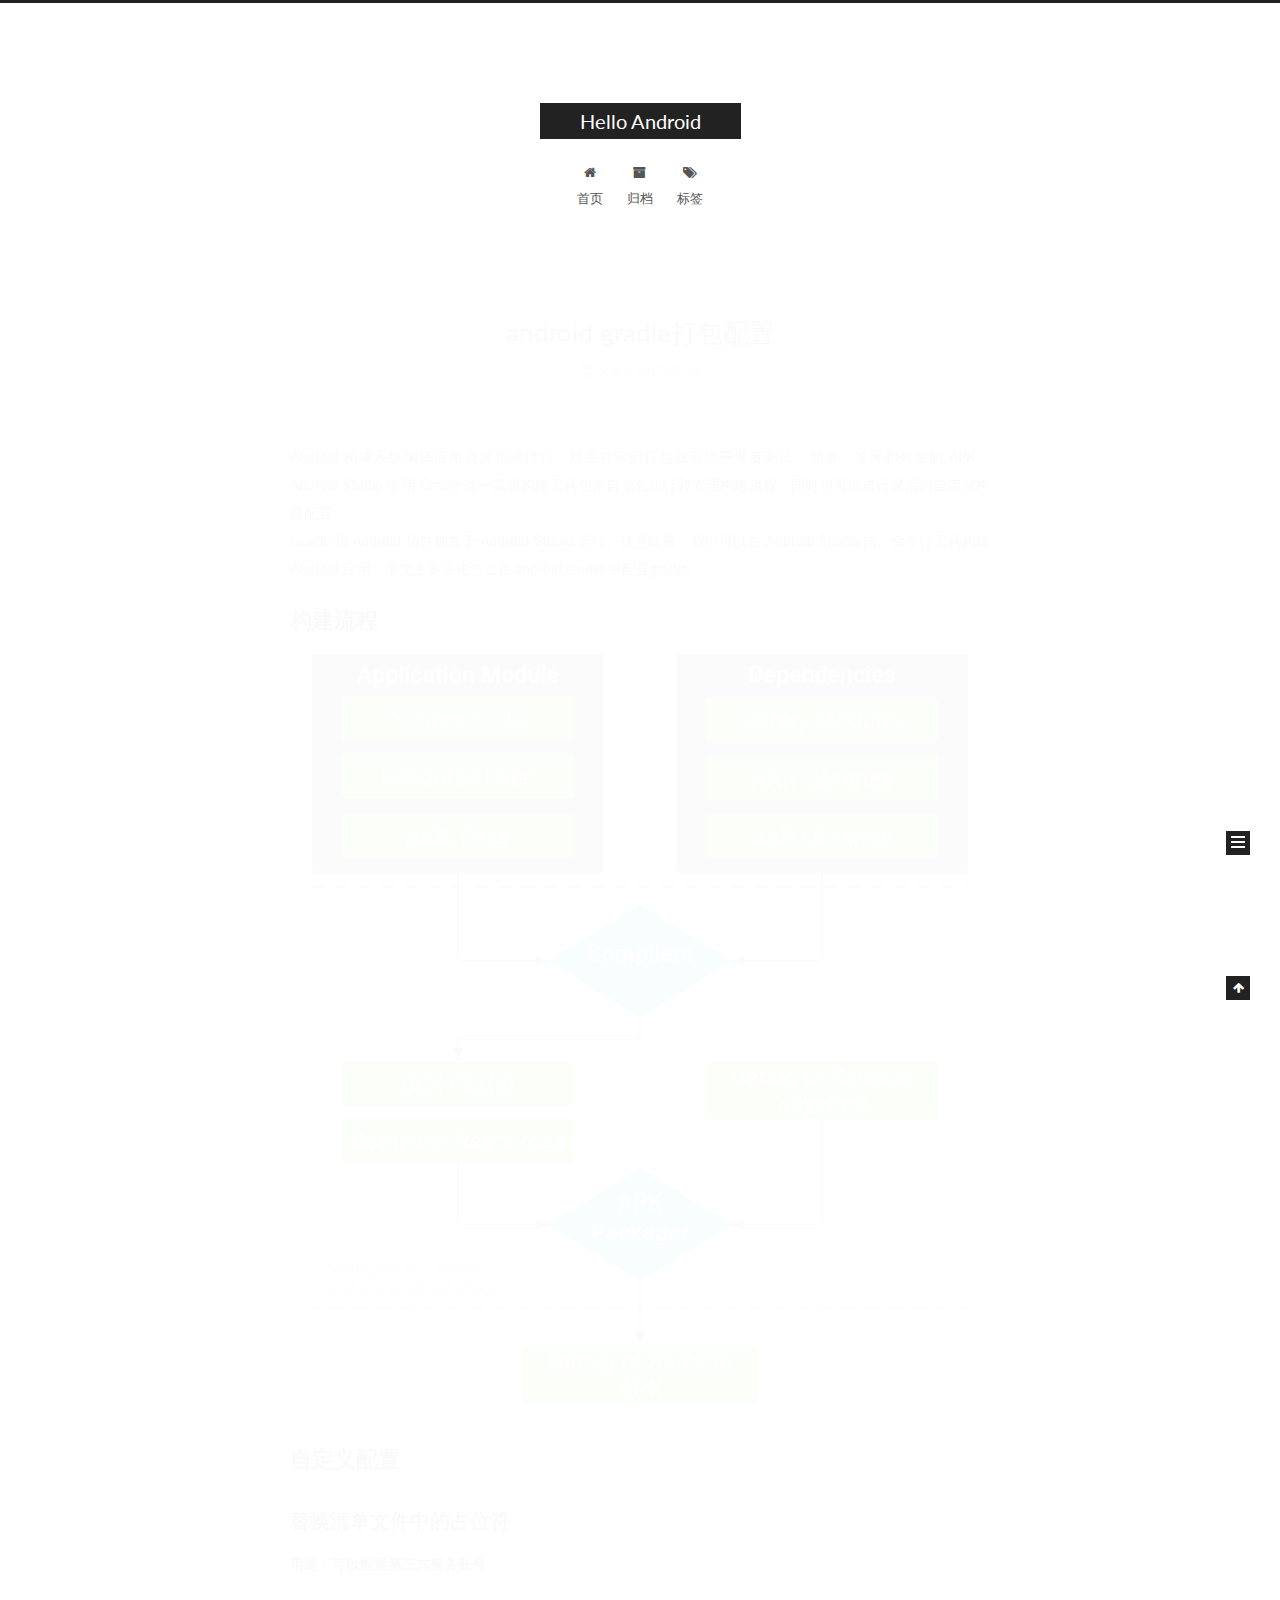
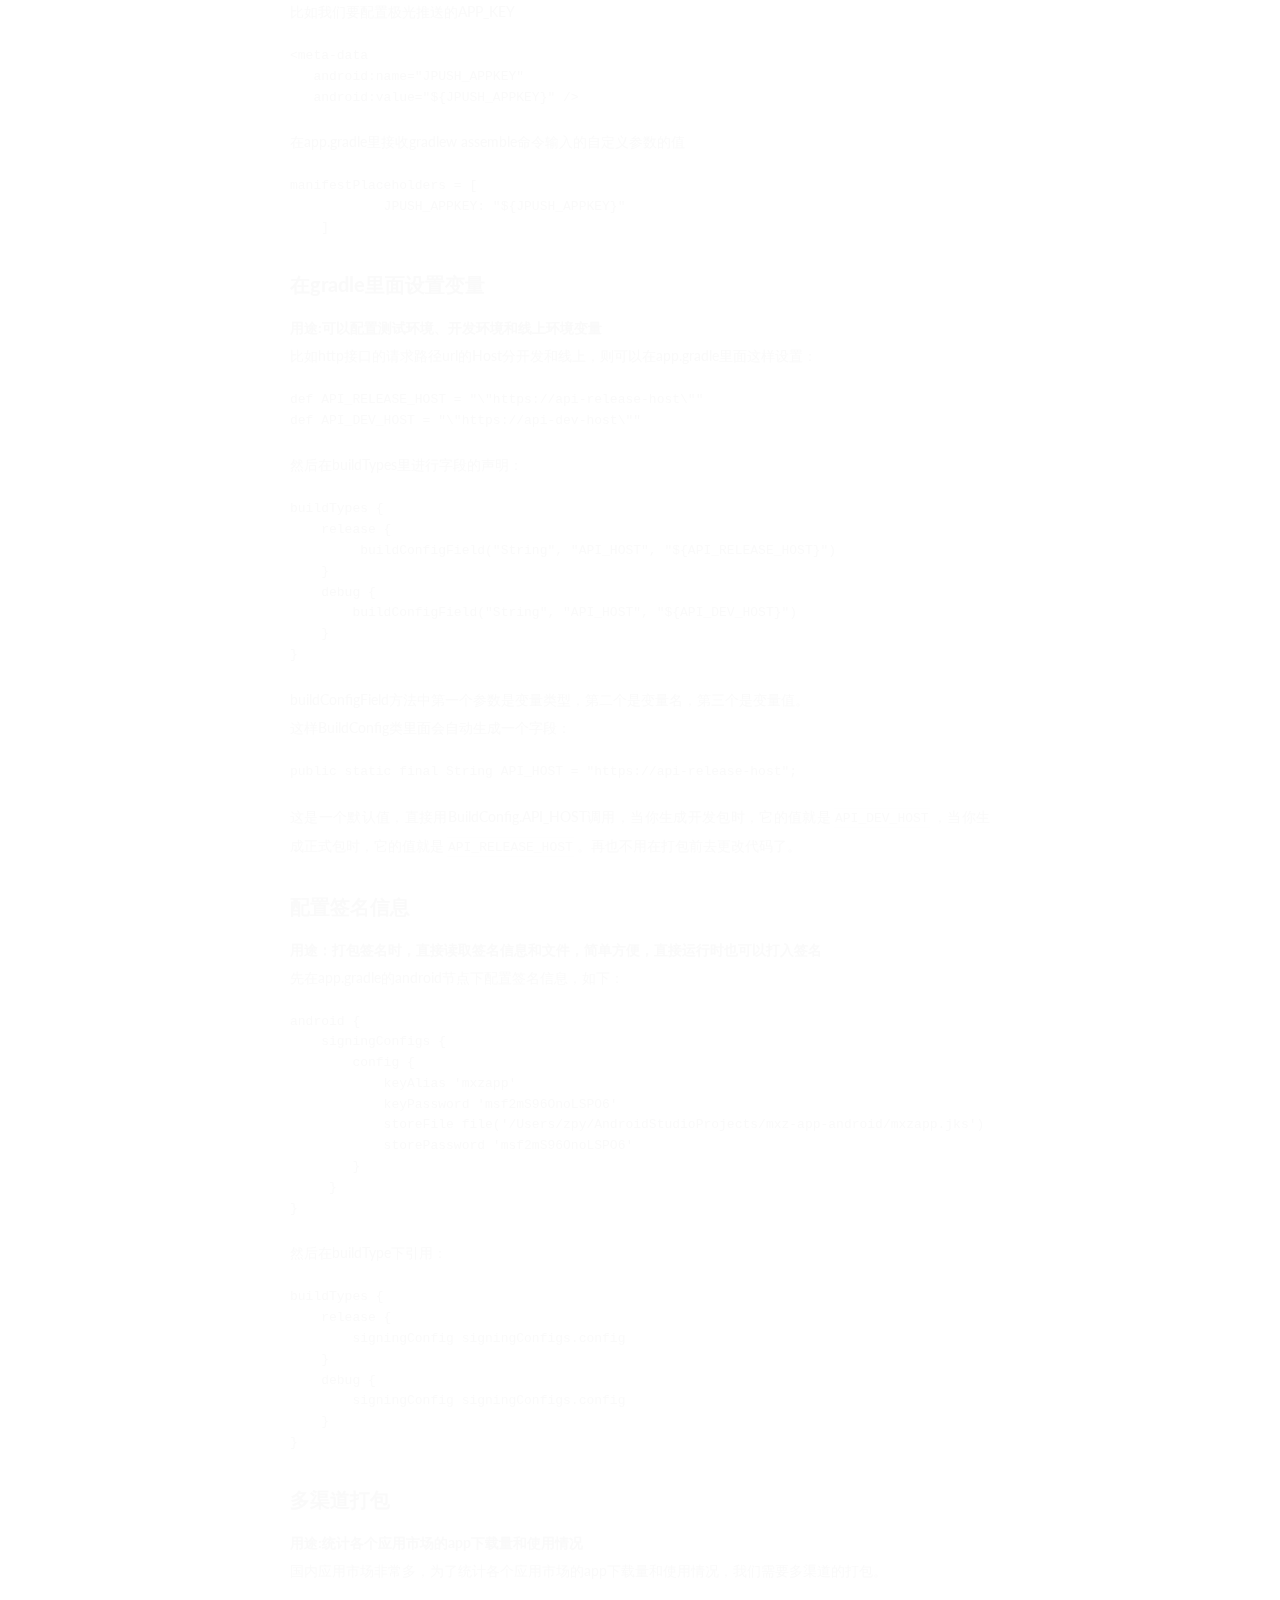
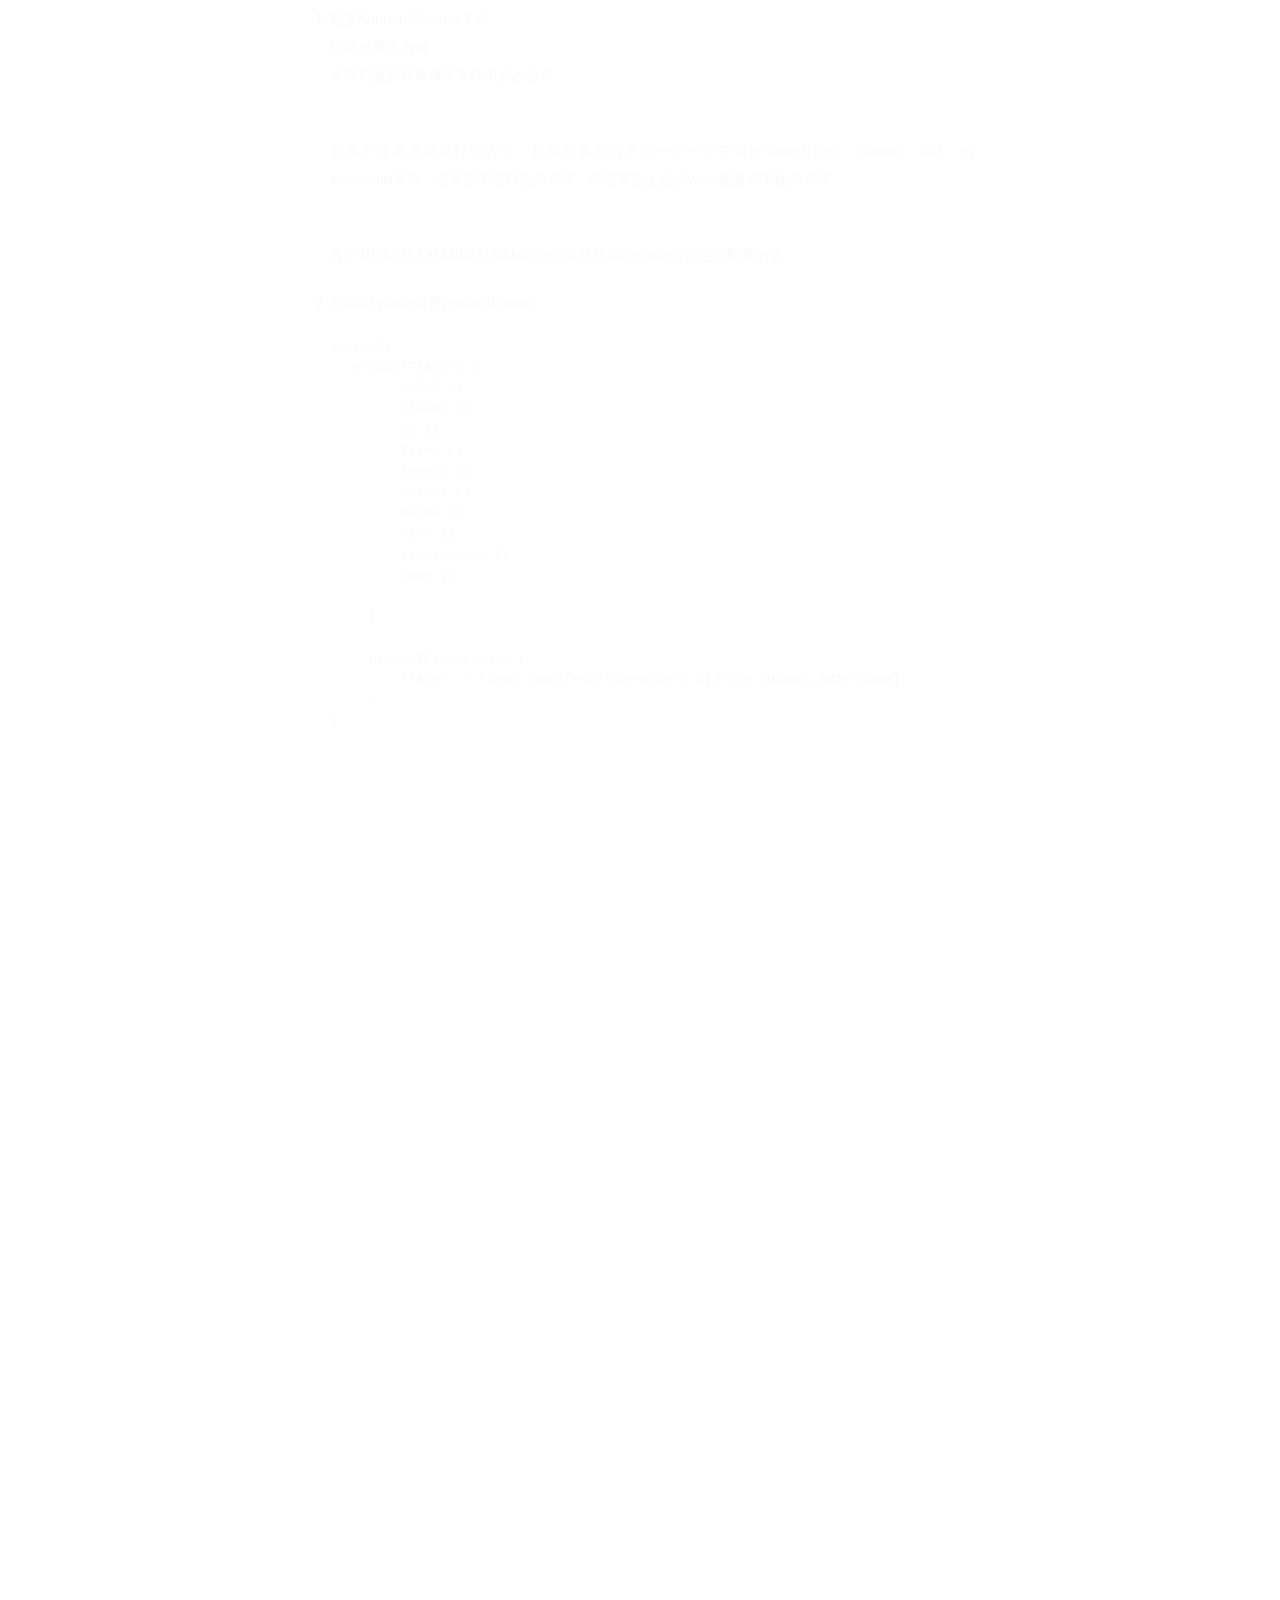
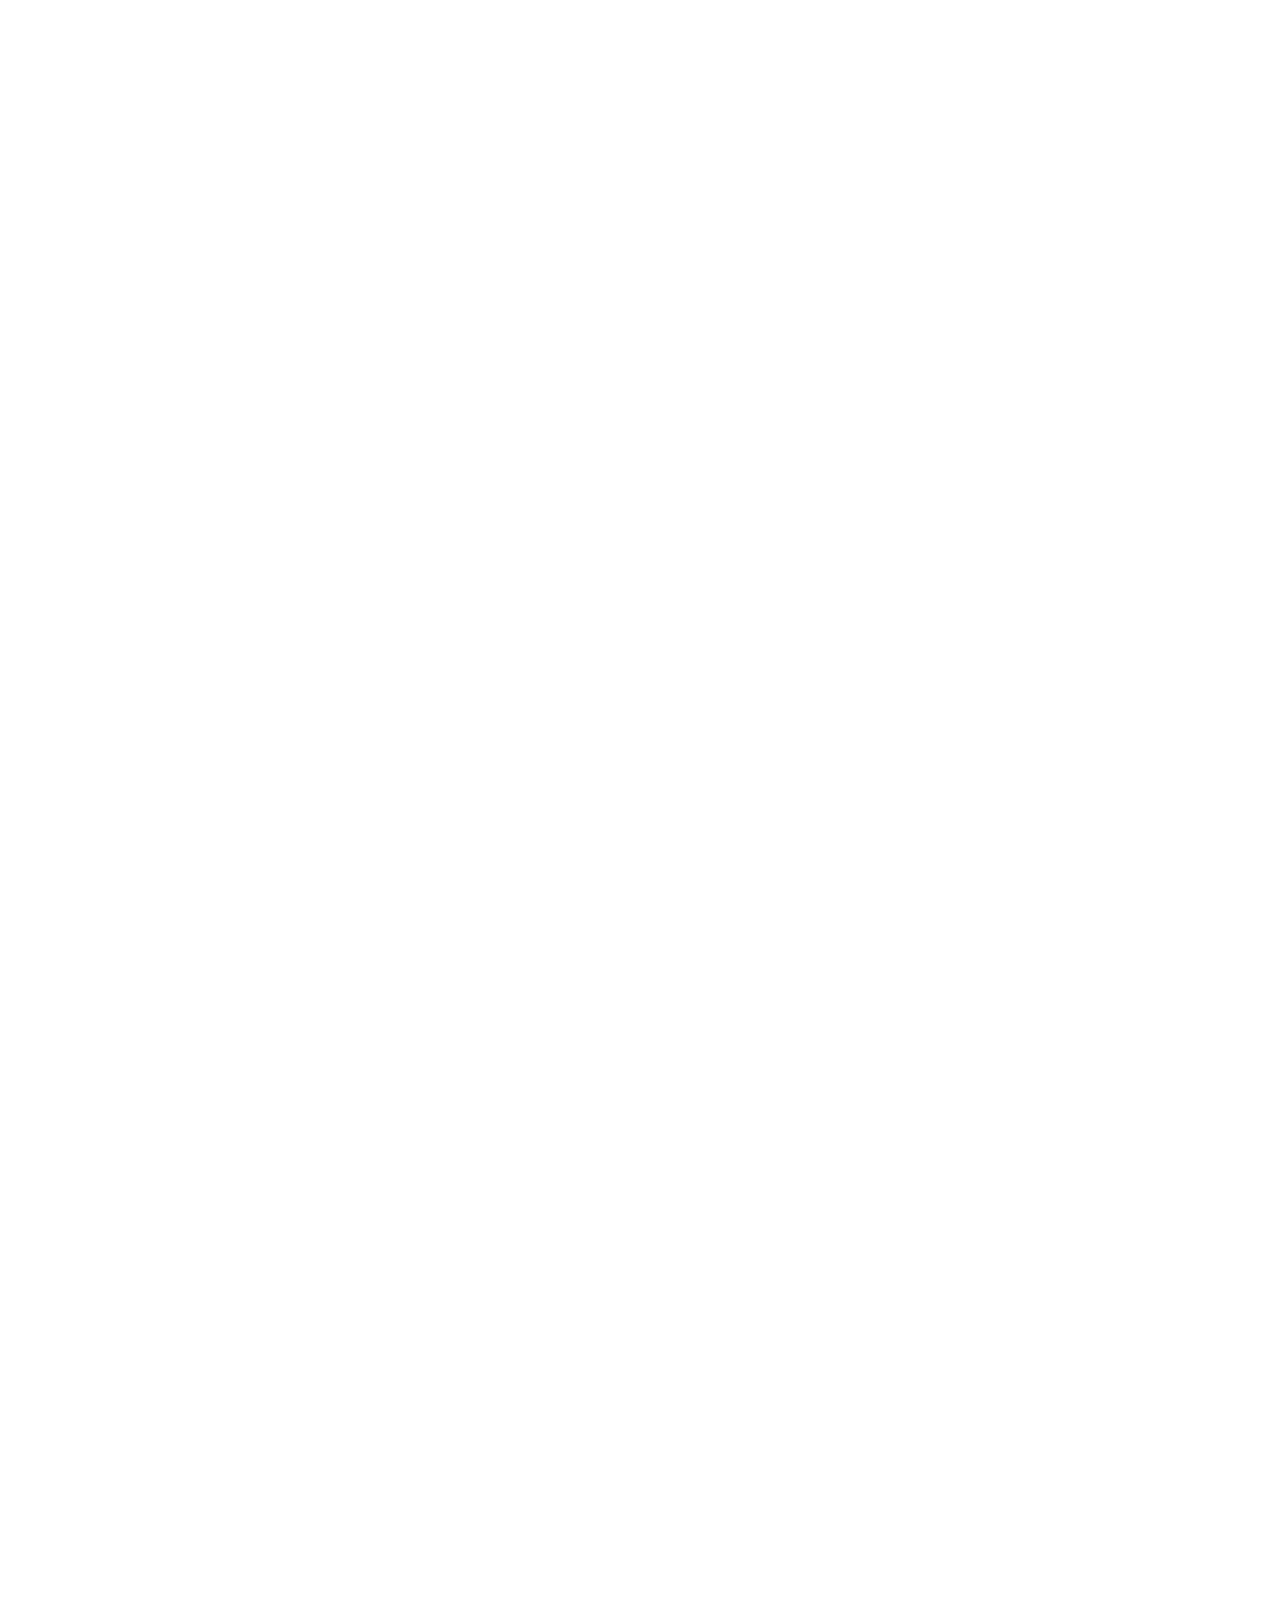
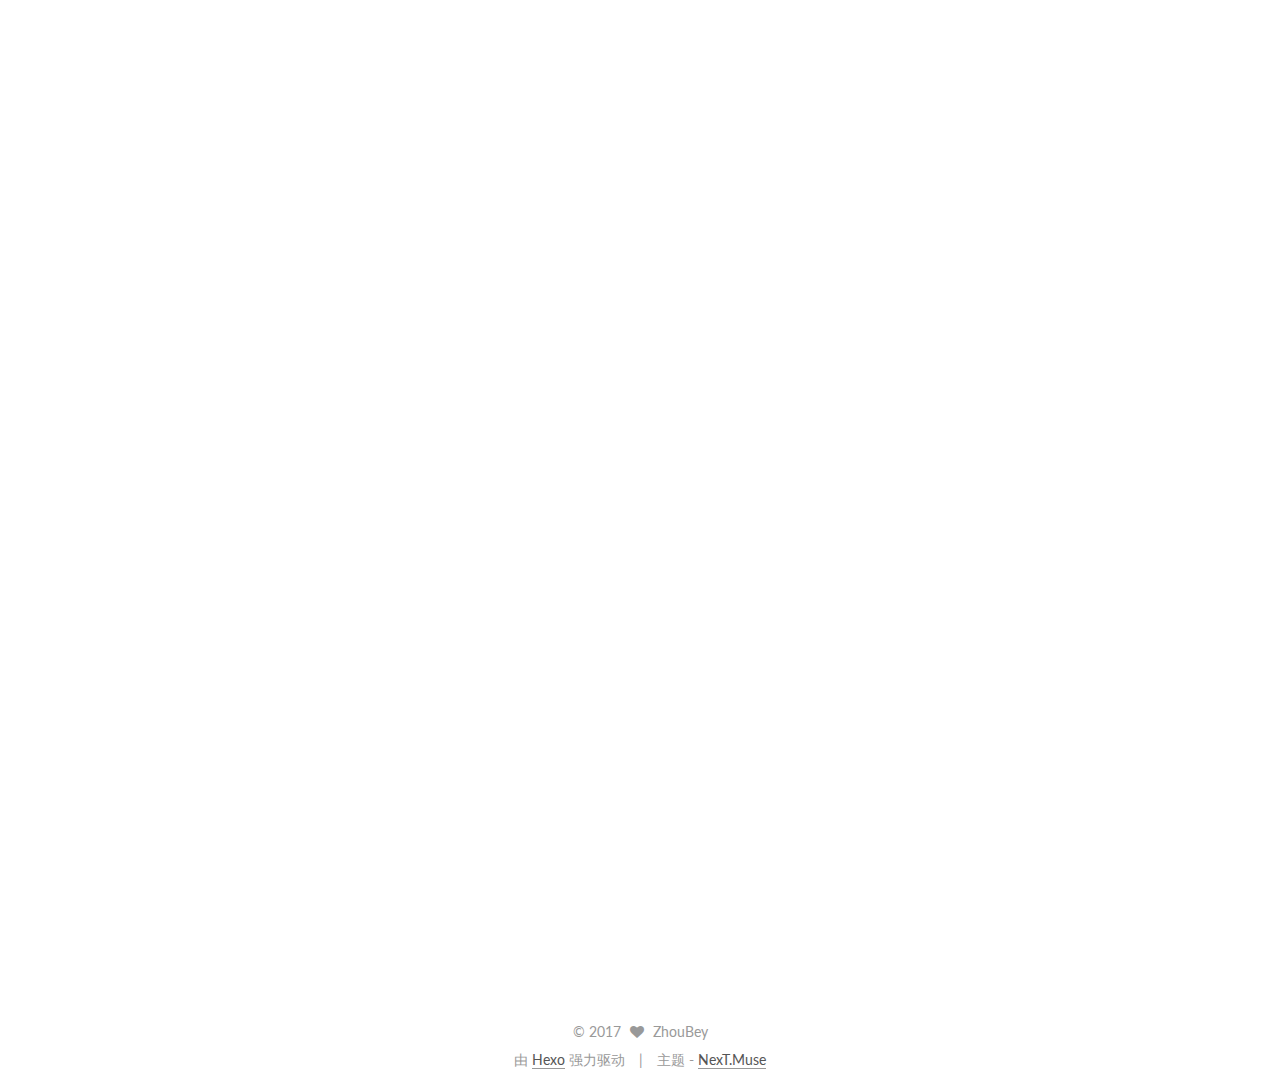
==== commit 9e895fa0: "Site updated: 2017-07-31 19:20:03" ====
--- a/index.html
+++ b/index.html
@@ -5,7 +5,7 @@
   
 
 
-<html class="theme-next muse use-motion" lang="zh">
+<html class="theme-next muse use-motion" lang="zh-Hans">
 <head>
   <meta charset="UTF-8"/>
 <meta http-equiv="X-UA-Compatible" content="IE=edge" />
@@ -95,12 +95,12 @@
 
 <meta name="description" content="zpy">
 <meta property="og:type" content="website">
-<meta property="og:title" content="hello">
+<meta property="og:title" content="Hello Android">
 <meta property="og:url" content="http://yoursite.com/index.html">
-<meta property="og:site_name" content="hello">
+<meta property="og:site_name" content="Hello Android">
 <meta property="og:description" content="zpy">
 <meta name="twitter:card" content="summary">
-<meta name="twitter:title" content="hello">
+<meta name="twitter:title" content="Hello Android">
 <meta name="twitter:description" content="zpy">
 
 
@@ -115,7 +115,7 @@
     motion: true,
     duoshuo: {
       userId: '0',
-      author: 'Author'
+      author: '博主'
     },
     algolia: {
       applicationID: '',
@@ -135,7 +135,7 @@
 
 
 
-  <title>hello</title>
+  <title>Hello Android</title>
   
 
 
@@ -153,7 +153,7 @@
 
 </head>
 
-<body itemscope itemtype="http://schema.org/WebPage" lang="zh">
+<body itemscope itemtype="http://schema.org/WebPage" lang="zh-Hans">
 
   
   
@@ -173,7 +173,7 @@
     <div class="custom-logo-site-title">
       <a href="/"  class="brand" rel="start">
         <span class="logo-line-before"><i></i></span>
-        <span class="site-title">hello</span>
+        <span class="site-title">Hello Android</span>
         <span class="logo-line-after"><i></i></span>
       </a>
     </div>
@@ -203,7 +203,7 @@
             
               <i class="menu-item-icon fa fa-fw fa-home"></i> <br />
             
-            Startseite
+            首页
           </a>
         </li>
       
@@ -213,7 +213,7 @@
             
               <i class="menu-item-icon fa fa-fw fa-archive"></i> <br />
             
-            Archiv
+            归档
           </a>
         </li>
       
@@ -223,7 +223,7 @@
             
               <i class="menu-item-icon fa fa-fw fa-tags"></i> <br />
             
-            Tags
+            标签
           </a>
         </li>
       
@@ -265,7 +265,7 @@
     </span>
 
     <span hidden itemprop="publisher" itemscope itemtype="http://schema.org/Organization">
-      <meta itemprop="name" content="hello">
+      <meta itemprop="name" content="Hello Android">
     </span>
 
     
@@ -285,9 +285,9 @@
                 <i class="fa fa-calendar-o"></i>
               </span>
               
-                <span class="post-meta-item-text">Veröffentlicht am</span>
+                <span class="post-meta-item-text">发表于</span>
               
-              <time title="Post created" itemprop="dateCreated datePublished" datetime="2017-07-30T20:36:37+08:00">
+              <time title="创建于" itemprop="dateCreated datePublished" datetime="2017-07-30T20:36:37+08:00">
                 2017-07-30
               </time>
             
@@ -450,7 +450,7 @@
     </span>
 
     <span hidden itemprop="publisher" itemscope itemtype="http://schema.org/Organization">
-      <meta itemprop="name" content="hello">
+      <meta itemprop="name" content="Hello Android">
     </span>
 
     
@@ -470,9 +470,9 @@
                 <i class="fa fa-calendar-o"></i>
               </span>
               
-                <span class="post-meta-item-text">Veröffentlicht am</span>
+                <span class="post-meta-item-text">发表于</span>
               
-              <time title="Post created" itemprop="dateCreated datePublished" datetime="2017-07-24T23:35:21+08:00">
+              <time title="创建于" itemprop="dateCreated datePublished" datetime="2017-07-24T23:35:21+08:00">
                 2017-07-24
               </time>
             
@@ -592,7 +592,7 @@
     </span>
 
     <span hidden itemprop="publisher" itemscope itemtype="http://schema.org/Organization">
-      <meta itemprop="name" content="hello">
+      <meta itemprop="name" content="Hello Android">
     </span>
 
     
@@ -612,9 +612,9 @@
                 <i class="fa fa-calendar-o"></i>
               </span>
               
-                <span class="post-meta-item-text">Veröffentlicht am</span>
+                <span class="post-meta-item-text">发表于</span>
               
-              <time title="Post created" itemprop="dateCreated datePublished" datetime="2017-07-18T16:57:35+08:00">
+              <time title="创建于" itemprop="dateCreated datePublished" datetime="2017-07-18T16:57:35+08:00">
                 2017-07-18
               </time>
             
@@ -741,7 +741,7 @@
             <div class="site-state-item site-state-posts">
               <a href="/archives/">
                 <span class="site-state-item-count">3</span>
-                <span class="site-state-item-name">Artikel</span>
+                <span class="site-state-item-name">日志</span>
               </a>
             </div>
           
@@ -795,11 +795,11 @@
 
 
 <div class="powered-by">
-  Erstellt mit  <a class="theme-link" href="https://hexo.io">Hexo</a>
+  由 <a class="theme-link" href="https://hexo.io">Hexo</a> 强力驱动
 </div>
 
 <div class="theme-info">
-  Theme -
+  主题 -
   <a class="theme-link" href="https://github.com/iissnan/hexo-theme-next">
     NexT.Muse
   </a>
